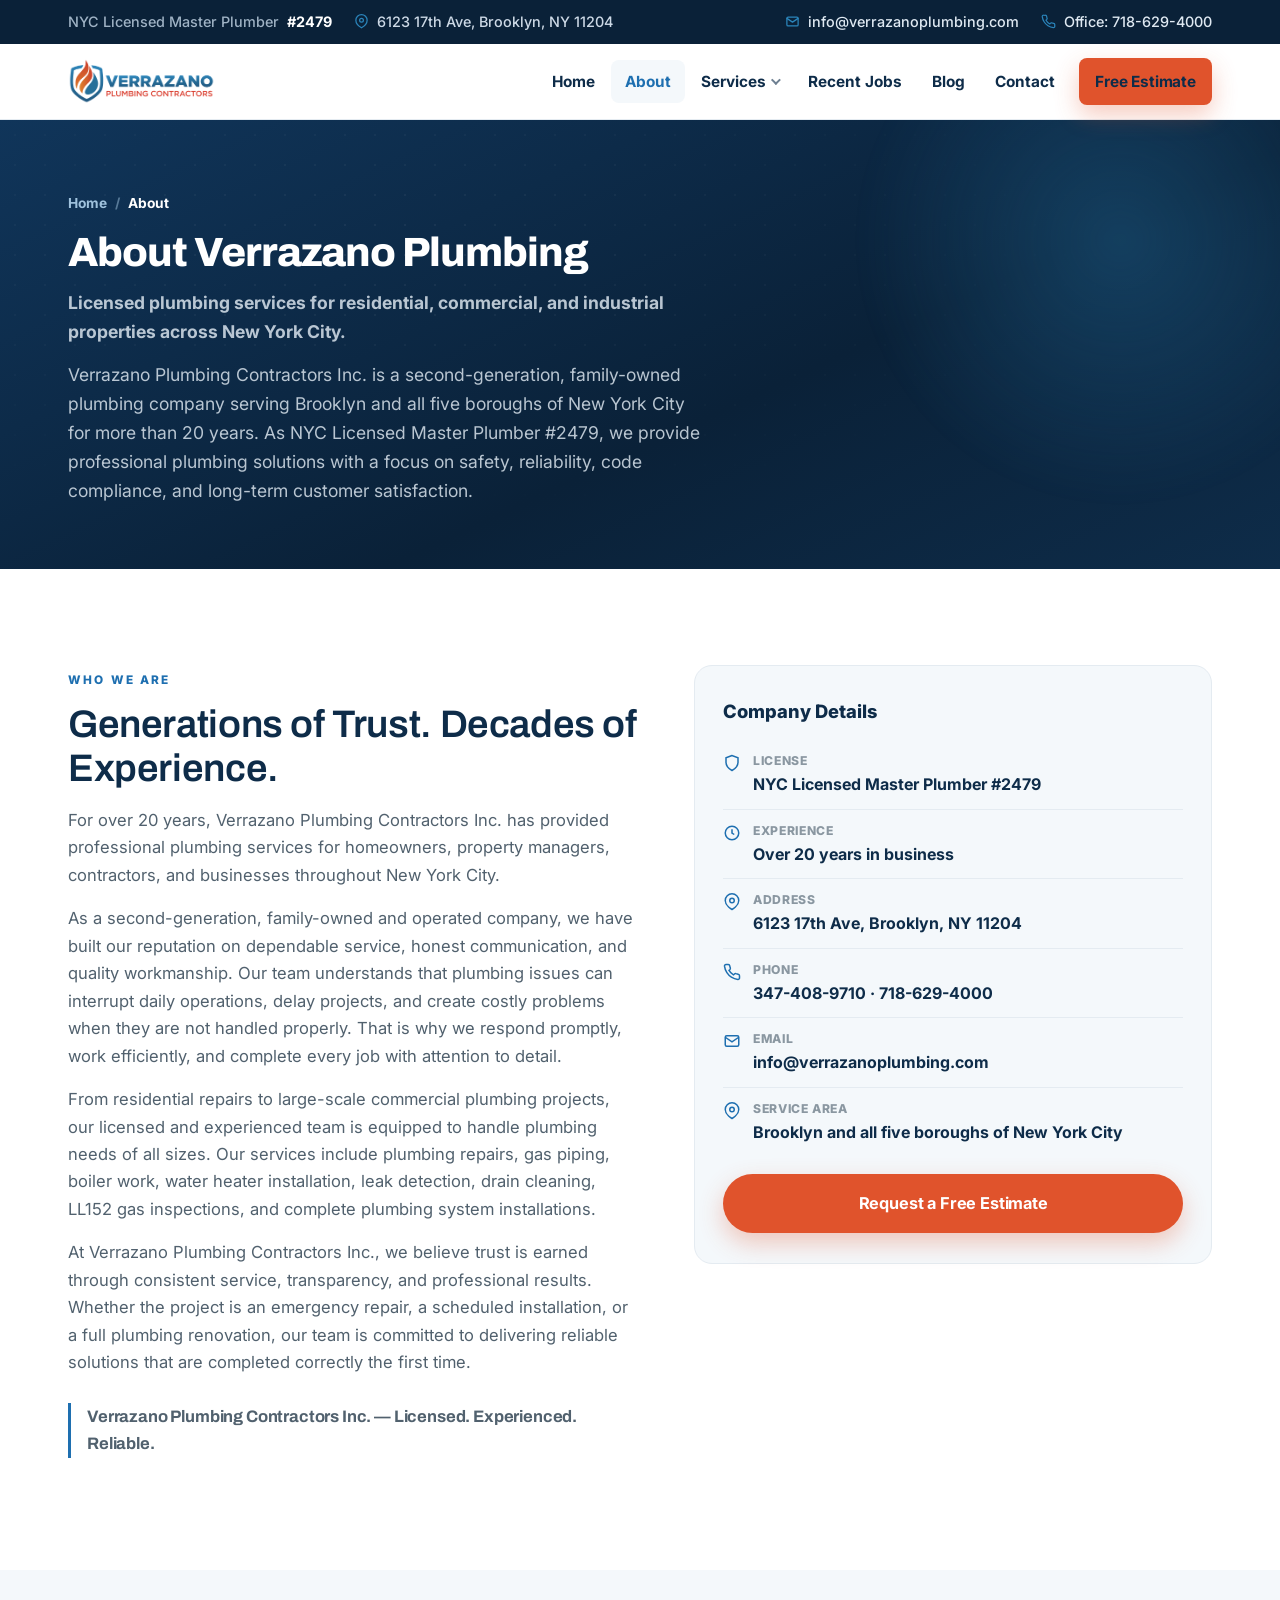
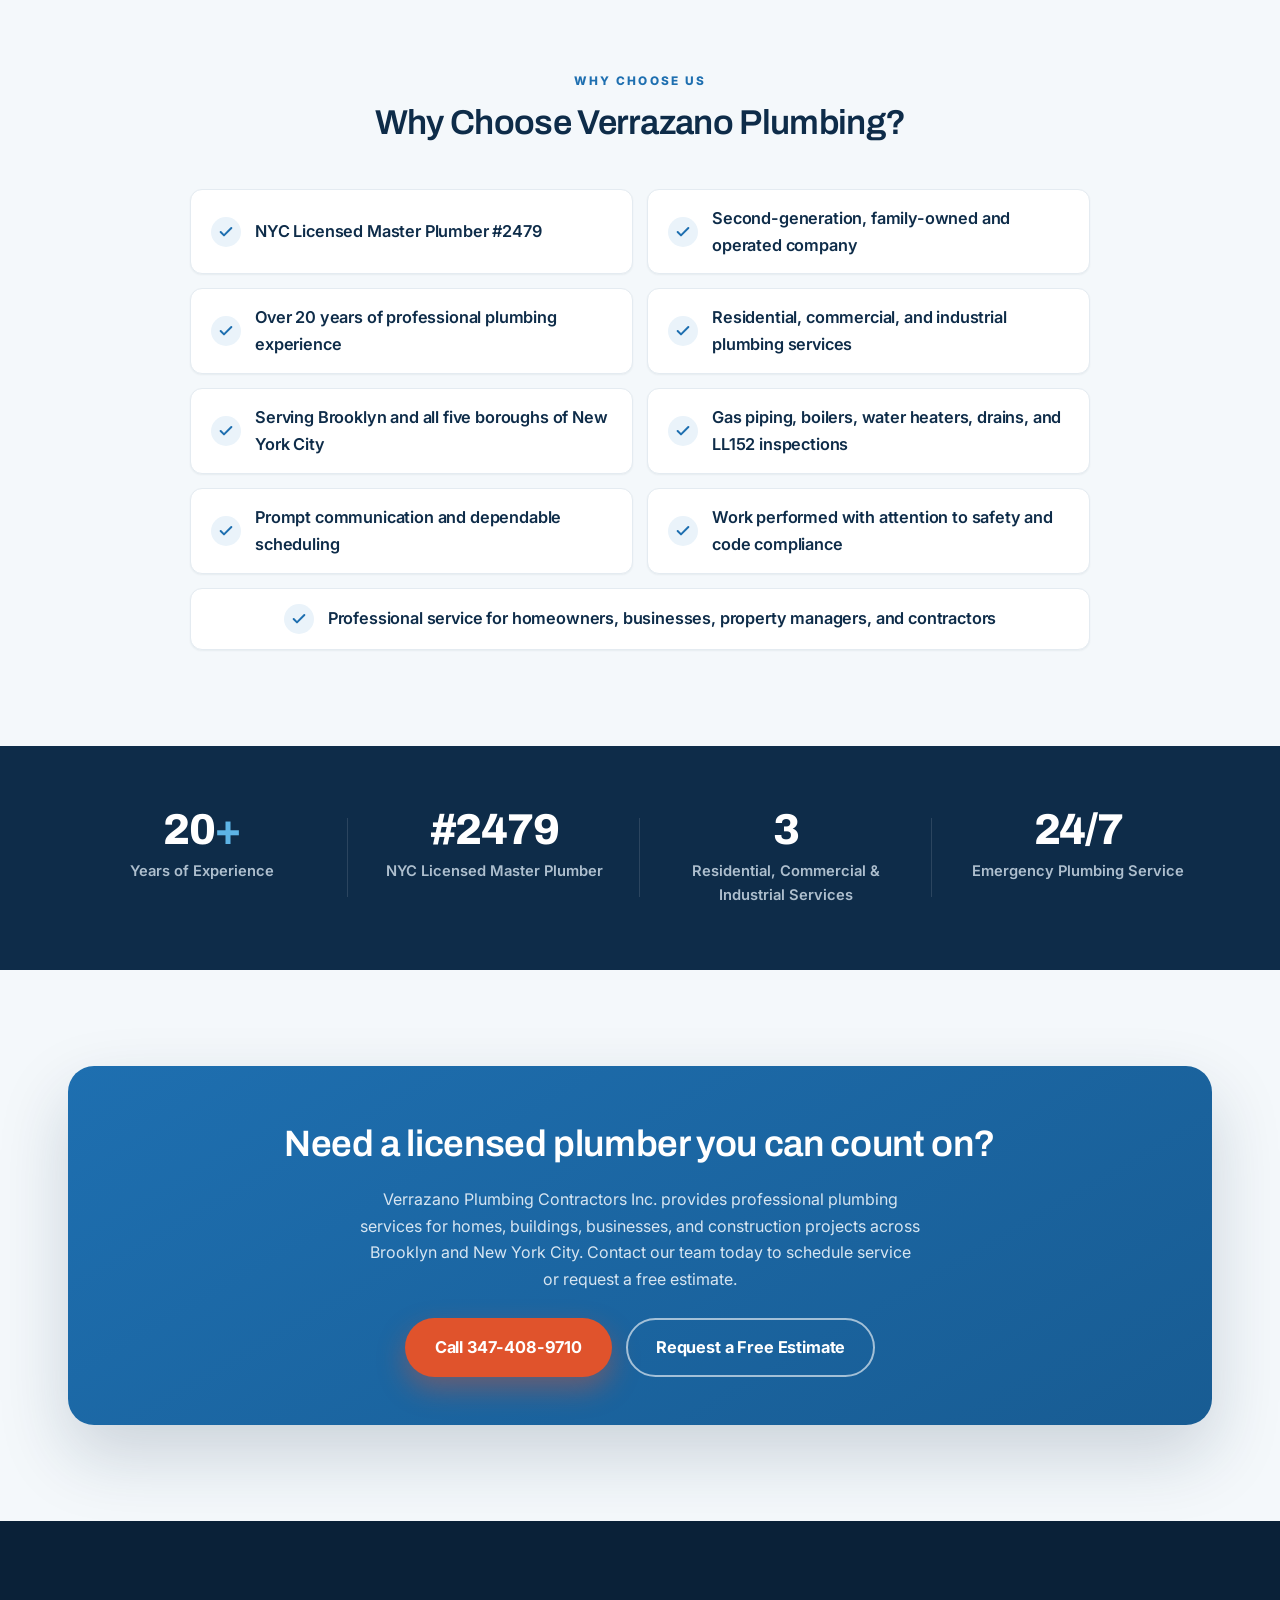
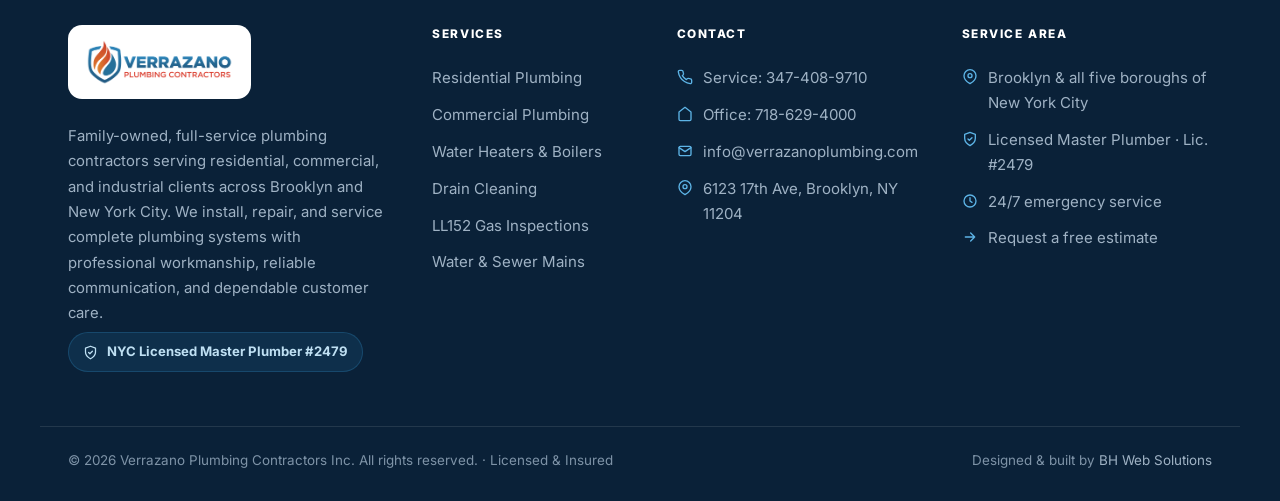
==== about.html @ 9fcffcb4 "About page corporate rewrite + add Water & Sewer Mains service; remove sewer cleaning About page (ab" ====
<!DOCTYPE html>
<html lang="en">
<head>
<meta charset="UTF-8">
<meta name="viewport" content="width=device-width, initial-scale=1.0">
<title>About Us | Verrazano Plumbing Contractors Inc.</title>
<meta name="description" content="Family-owned, full-service plumbing for Brooklyn and NYC. NYC Licensed Master Plumber #2479, 20+ years of experience — residential & commercial.">
<meta name="theme-color" content="#0E2C49">
<link rel="icon" type="image/png" sizes="32x32" href="assets/favicon-32.png">
<link rel="icon" type="image/png" sizes="64x64" href="assets/favicon-64.png">
<link rel="apple-touch-icon" href="assets/favicon-180.png">
<link rel="preconnect" href="https://fonts.googleapis.com">
<link rel="preconnect" href="https://fonts.gstatic.com" crossorigin>
<link href="https://fonts.googleapis.com/css2?family=Archivo:wght@500;600;700;800;900&family=Inter:wght@400;500;600;700&display=swap" rel="stylesheet">
<link rel="stylesheet" href="assets/site.css">
</head>
<body>
<!-- TOP BAR -->
<div class="topbar">
  <div class="in">
    <div class="tb-left">
      <span class="tb-i lic">NYC Licensed Master Plumber <b>#2479</b></span>
      <span class="tb-i hideS"><svg width="15" height="15" viewBox="0 0 24 24" fill="none" stroke="currentColor" stroke-width="2" stroke-linecap="round" stroke-linejoin="round"><path d="M21 10c0 7-9 12-9 12s-9-5-9-12a9 9 0 0 1 18 0Z"/><circle cx="12" cy="10" r="3"/></svg>6123 17th Ave, Brooklyn, NY 11204</span>
    </div>
    <div class="tb-right">
      <a class="tb-i" href="mailto:info@verrazanoplumbing.com"><svg width="15" height="15" viewBox="0 0 24 24" fill="none" stroke="currentColor" stroke-width="2" stroke-linecap="round" stroke-linejoin="round"><rect x="3" y="5" width="18" height="14" rx="2"/><path d="m3 7 9 6 9-6"/></svg>info@verrazanoplumbing.com</a>
      <a class="tb-i" href="tel:7186294000"><svg width="15" height="15" viewBox="0 0 24 24" fill="none" stroke="currentColor" stroke-width="2" stroke-linecap="round" stroke-linejoin="round"><path d="M22 16.9v3a2 2 0 0 1-2.2 2 19.8 19.8 0 0 1-8.6-3.1 19.5 19.5 0 0 1-6-6A19.8 19.8 0 0 1 2 4.2 2 2 0 0 1 4 2h3a2 2 0 0 1 2 1.7c.1 1 .4 1.9.7 2.8a2 2 0 0 1-.4 2.1L8 9.9a16 16 0 0 0 6 6l1.3-1.3a2 2 0 0 1 2.1-.4c.9.3 1.8.6 2.8.7A2 2 0 0 1 22 16.9Z"/></svg>Office: 718-629-4000</a>
    </div>
  </div>
</div>

<!-- NAV -->
<nav class="nav" id="nav">
  <div class="in">
    <a href="index.html" class="brand" aria-label="Verrazano Plumbing Contractors home">
      <img src="assets/logo.png" alt="Verrazano Plumbing Contractors Inc.">
    </a>
    <ul class="nav__links">
      <li><a href="index.html">Home</a></li>
      <li><a href="about.html" aria-current="page">About</a></li>
      <li class="has drop"><a href="services.html">Services</a>
        <div class="drop__menu">
          <a href="services.html#residential">Residential Plumbing</a>
          <a href="services.html#commercial">Commercial Plumbing</a>
          <a href="services.html#heating">Water Heaters &amp; Boilers</a>
          <a href="services.html#drain">Drain Cleaning</a>
          <a href="services.html#gas">Gas Piping &amp; LL152</a>
          <a href="services.html#mains">Water &amp; Sewer Mains</a>
        </div>
      </li>
      <li><a href="case-studies.html">Recent Jobs</a></li>
      <li><a href="blog.html">Blog</a></li>
      <li><a href="contact.html">Contact</a></li>
      <li class="nav__cta"><a href="contact.html" class="btn btn--org btn--sm">Free Estimate</a></li>
    </ul>
    <button class="burger" id="burger" aria-label="Open menu" aria-expanded="false"><span></span><span></span><span></span></button>
  </div>
</nav>
<div class="mobile" id="mobile">
  <a href="index.html">Home</a>
  <a href="about.html">About</a>
  <a href="services.html">Services</a>
  <a href="case-studies.html">Recent Jobs</a>
  <a href="blog.html">Blog</a>
  <a href="contact.html">Contact</a>
  <a href="tel:3474089710" class="m-cta btn btn--org">Call 347-408-9710</a>
</div>
<section class="titlebar">
  <div class="in">
    <div class="crumb"><a href="index.html">Home</a><span>/</span><b>About</b></div>
    <h1>About Verrazano Plumbing</h1>
    <p class="tb-lead">Licensed plumbing services for residential, commercial, and industrial properties across New York City.</p>
    <p>Verrazano Plumbing Contractors Inc. is a second-generation, family-owned plumbing company serving Brooklyn and all five boroughs of New York City for more than 20 years. As NYC Licensed Master Plumber #2479, we provide professional plumbing solutions with a focus on safety, reliability, code compliance, and long-term customer satisfaction.</p>
  </div>
</section>
<section class="sec">
  <div class="in split">
    <div class="prose rv">
      <span class="eyebrow">Who We Are</span>
      <h2 style="font-family:var(--serif);font-weight:600;color:var(--navy);font-size:clamp(1.8rem,3.2vw,2.4rem);letter-spacing:-.01em;line-height:1.14;margin:12px 0 16px">Generations of Trust. Decades of Experience.</h2>
      <p>For over 20 years, Verrazano Plumbing Contractors Inc. has provided professional plumbing services for homeowners, property managers, contractors, and businesses throughout New York City.</p>
      <p>As a second-generation, family-owned and operated company, we have built our reputation on dependable service, honest communication, and quality workmanship. Our team understands that plumbing issues can interrupt daily operations, delay projects, and create costly problems when they are not handled properly. That is why we respond promptly, work efficiently, and complete every job with attention to detail.</p>
      <p>From residential repairs to large-scale commercial plumbing projects, our licensed and experienced team is equipped to handle plumbing needs of all sizes. Our services include plumbing repairs, gas piping, boiler work, water heater installation, leak detection, drain cleaning, LL152 gas inspections, and complete plumbing system installations.</p>
      <p>At Verrazano Plumbing Contractors Inc., we believe trust is earned through consistent service, transparency, and professional results. Whether the project is an emergency repair, a scheduled installation, or a full plumbing renovation, our team is committed to delivering reliable solutions that are completed correctly the first time.</p>
      <p class="prose-tagline">Verrazano Plumbing Contractors Inc. — Licensed. Experienced. Reliable.</p>
    </div>
    <aside class="aside-card rv rd1">
      <h3>Company Details</h3>
      <div class="row"><svg width="18" height="18" viewBox="0 0 24 24" fill="none" stroke="currentColor" stroke-width="2"><path d="M12 2 4 5v6c0 5 3.4 8.5 8 11 4.6-2.5 8-6 8-11V5l-8-3Z"/></svg><div><div class="k">License</div><div class="v">NYC Licensed Master Plumber #2479</div></div></div>
      <div class="row"><svg width="18" height="18" viewBox="0 0 24 24" fill="none" stroke="currentColor" stroke-width="2"><circle cx="12" cy="12" r="9"/><path d="M12 7v5l3 2"/></svg><div><div class="k">Experience</div><div class="v">Over 20 years in business</div></div></div>
      <div class="row"><svg width="18" height="18" viewBox="0 0 24 24" fill="none" stroke="currentColor" stroke-width="2"><path d="M21 10c0 7-9 12-9 12s-9-5-9-12a9 9 0 0 1 18 0Z"/><circle cx="12" cy="10" r="3"/></svg><div><div class="k">Address</div><div class="v">6123 17th Ave, Brooklyn, NY 11204</div></div></div>
      <div class="row"><svg width="18" height="18" viewBox="0 0 24 24" fill="none" stroke="currentColor" stroke-width="2"><path d="M22 16.9v3a2 2 0 0 1-2.2 2 19.8 19.8 0 0 1-8.6-3.1 19.5 19.5 0 0 1-6-6A19.8 19.8 0 0 1 2 4.2 2 2 0 0 1 4 2h3a2 2 0 0 1 2 1.7c.1 1 .4 1.9.7 2.8a2 2 0 0 1-.4 2.1L8 9.9a16 16 0 0 0 6 6l1.3-1.3a2 2 0 0 1 2.1-.4c.9.3 1.8.6 2.8.7A2 2 0 0 1 22 16.9Z"/></svg><div><div class="k">Phone</div><div class="v"><a href="tel:3474089710">347-408-9710</a> · <a href="tel:7186294000">718-629-4000</a></div></div></div>
      <div class="row"><svg width="18" height="18" viewBox="0 0 24 24" fill="none" stroke="currentColor" stroke-width="2"><rect x="3" y="5" width="18" height="14" rx="2"/><path d="m3 7 9 6 9-6"/></svg><div><div class="k">Email</div><div class="v"><a href="mailto:info@verrazanoplumbing.com">info@verrazanoplumbing.com</a></div></div></div>
      <div class="row"><svg width="18" height="18" viewBox="0 0 24 24" fill="none" stroke="currentColor" stroke-width="2"><path d="M21 10c0 7-9 12-9 12s-9-5-9-12a9 9 0 0 1 18 0Z"/><circle cx="12" cy="10" r="3"/></svg><div><div class="k">Service Area</div><div class="v">Brooklyn and all five boroughs of New York City</div></div></div>
      <a href="contact.html" class="btn btn--org" style="width:100%;margin-top:18px">Request a Free Estimate</a>
    </aside>
  </div>
</section>

<section class="sec why" id="why">
  <div class="in">
    <div class="shead center rv"><span class="eyebrow">Why Choose Us</span><h2>Why Choose Verrazano Plumbing?</h2></div>
    <ul class="whychoose rv rd1">
      <li><span class="wc-ic"><svg width="16" height="16" viewBox="0 0 24 24" fill="none" stroke="currentColor" stroke-width="3" stroke-linecap="round" stroke-linejoin="round"><path d="m20 6-11 11-5-5"/></svg></span>NYC Licensed Master Plumber #2479</li>
      <li><span class="wc-ic"><svg width="16" height="16" viewBox="0 0 24 24" fill="none" stroke="currentColor" stroke-width="3" stroke-linecap="round" stroke-linejoin="round"><path d="m20 6-11 11-5-5"/></svg></span>Second-generation, family-owned and operated company</li>
      <li><span class="wc-ic"><svg width="16" height="16" viewBox="0 0 24 24" fill="none" stroke="currentColor" stroke-width="3" stroke-linecap="round" stroke-linejoin="round"><path d="m20 6-11 11-5-5"/></svg></span>Over 20 years of professional plumbing experience</li>
      <li><span class="wc-ic"><svg width="16" height="16" viewBox="0 0 24 24" fill="none" stroke="currentColor" stroke-width="3" stroke-linecap="round" stroke-linejoin="round"><path d="m20 6-11 11-5-5"/></svg></span>Residential, commercial, and industrial plumbing services</li>
      <li><span class="wc-ic"><svg width="16" height="16" viewBox="0 0 24 24" fill="none" stroke="currentColor" stroke-width="3" stroke-linecap="round" stroke-linejoin="round"><path d="m20 6-11 11-5-5"/></svg></span>Serving Brooklyn and all five boroughs of New York City</li>
      <li><span class="wc-ic"><svg width="16" height="16" viewBox="0 0 24 24" fill="none" stroke="currentColor" stroke-width="3" stroke-linecap="round" stroke-linejoin="round"><path d="m20 6-11 11-5-5"/></svg></span>Gas piping, boilers, water heaters, drains, and LL152 inspections</li>
      <li><span class="wc-ic"><svg width="16" height="16" viewBox="0 0 24 24" fill="none" stroke="currentColor" stroke-width="3" stroke-linecap="round" stroke-linejoin="round"><path d="m20 6-11 11-5-5"/></svg></span>Prompt communication and dependable scheduling</li>
      <li><span class="wc-ic"><svg width="16" height="16" viewBox="0 0 24 24" fill="none" stroke="currentColor" stroke-width="3" stroke-linecap="round" stroke-linejoin="round"><path d="m20 6-11 11-5-5"/></svg></span>Work performed with attention to safety and code compliance</li>
      <li><span class="wc-ic"><svg width="16" height="16" viewBox="0 0 24 24" fill="none" stroke="currentColor" stroke-width="3" stroke-linecap="round" stroke-linejoin="round"><path d="m20 6-11 11-5-5"/></svg></span>Professional service for homeowners, businesses, property managers, and contractors</li>
    </ul>
  </div>
</section>

<section class="stats"><div class="in" style="padding-top:54px;padding-bottom:54px"><div class="grid">
  <div class="stat rv rd1"><div class="n">20<span>+</span></div><div class="l">Years of Experience</div></div>
  <div class="stat rv rd2"><div class="n">#2479</div><div class="l">NYC Licensed Master Plumber</div></div>
  <div class="stat rv rd3"><div class="n">3</div><div class="l">Residential, Commercial &amp; Industrial Services</div></div>
  <div class="stat rv rd4"><div class="n">24/7</div><div class="l">Emergency Plumbing Service</div></div>
</div></div></section>
<section class="sec band">
  <div class="in"><div class="cta-band">
    <h2>Need a licensed plumber you can count on?</h2>
    <p>Verrazano Plumbing Contractors Inc. provides professional plumbing services for homes, buildings, businesses, and construction projects across Brooklyn and New York City. Contact our team today to schedule service or request a free estimate.</p>
    <div style="display:flex;gap:14px;justify-content:center;flex-wrap:wrap">
      <a href="tel:3474089710" class="btn btn--org">Call 347-408-9710</a>
      <a href="contact.html" class="btn btn--ghost" style="border-color:rgba(255,255,255,.6)">Request a Free Estimate</a>
    </div>
  </div></div>
</section>
<!-- FOOTER -->
<footer class="foot foot--xl">
  <div class="in foot__grid">
    <div>
      <span class="foot__logo"><img src="assets/logo.png" alt="Verrazano Plumbing Contractors Inc."></span>
      <p class="foot__about">Family-owned, full-service plumbing contractors serving residential, commercial, and industrial clients across Brooklyn and New York City. We install, repair, and service complete plumbing systems with professional workmanship, reliable communication, and dependable customer care.</p>
      <div class="lic-badge"><svg width="15" height="15" viewBox="0 0 24 24" fill="none" stroke="currentColor" stroke-width="2" stroke-linecap="round" stroke-linejoin="round"><path d="M12 2 4 5v6c0 5 3.4 8.5 8 11 4.6-2.5 8-6 8-11V5l-8-3Z"/><path d="m9 12 2 2 4-4"/></svg> NYC Licensed Master Plumber #2479</div>
    </div>
    <div>
      <h5>Services</h5>
      <a class="fl" href="services.html#residential">Residential Plumbing</a>
      <a class="fl" href="services.html#commercial">Commercial Plumbing</a>
      <a class="fl" href="services.html#heating">Water Heaters &amp; Boilers</a>
      <a class="fl" href="services.html#drain">Drain Cleaning</a>
      <a class="fl" href="services.html#gas">LL152 Gas Inspections</a>
      <a class="fl" href="services.html#mains">Water &amp; Sewer Mains</a>
    </div>
    <div>
      <h5>Contact</h5>
      <a class="fl" href="tel:3474089710"><svg width="16" height="16" viewBox="0 0 24 24" fill="none" stroke="currentColor" stroke-width="2" stroke-linecap="round" stroke-linejoin="round"><path d="M22 16.9v3a2 2 0 0 1-2.2 2 19.8 19.8 0 0 1-8.6-3.1 19.5 19.5 0 0 1-6-6A19.8 19.8 0 0 1 2 4.2 2 2 0 0 1 4 2h3a2 2 0 0 1 2 1.7c.1 1 .4 1.9.7 2.8a2 2 0 0 1-.4 2.1L8 9.9a16 16 0 0 0 6 6l1.3-1.3a2 2 0 0 1 2.1-.4c.9.3 1.8.6 2.8.7A2 2 0 0 1 22 16.9Z"/></svg>Service: 347-408-9710</a>
      <a class="fl" href="tel:7186294000"><svg width="16" height="16" viewBox="0 0 24 24" fill="none" stroke="currentColor" stroke-width="2" stroke-linecap="round" stroke-linejoin="round"><path d="M3 9l9-7 9 7v11a2 2 0 0 1-2 2H5a2 2 0 0 1-2-2z"/></svg>Office: 718-629-4000</a>
      <a class="fl" href="mailto:info@verrazanoplumbing.com"><svg width="16" height="16" viewBox="0 0 24 24" fill="none" stroke="currentColor" stroke-width="2" stroke-linecap="round" stroke-linejoin="round"><rect x="3" y="5" width="18" height="14" rx="2"/><path d="m3 7 9 6 9-6"/></svg>info@verrazanoplumbing.com</a>
      <span class="fl"><svg width="16" height="16" viewBox="0 0 24 24" fill="none" stroke="currentColor" stroke-width="2" stroke-linecap="round" stroke-linejoin="round"><path d="M21 10c0 7-9 12-9 12s-9-5-9-12a9 9 0 0 1 18 0Z"/><circle cx="12" cy="10" r="3"/></svg>6123 17th Ave, Brooklyn, NY 11204</span>
    </div>
    <div>
      <h5>Service Area</h5>
      <span class="fl"><svg width="16" height="16" viewBox="0 0 24 24" fill="none" stroke="currentColor" stroke-width="2" stroke-linecap="round" stroke-linejoin="round"><path d="M21 10c0 7-9 12-9 12s-9-5-9-12a9 9 0 0 1 18 0Z"/><circle cx="12" cy="10" r="3"/></svg>Brooklyn &amp; all five boroughs of New York City</span>
      <span class="fl"><svg width="16" height="16" viewBox="0 0 24 24" fill="none" stroke="currentColor" stroke-width="2" stroke-linecap="round" stroke-linejoin="round"><path d="M12 2 4 5v6c0 5 3.4 8.5 8 11 4.6-2.5 8-6 8-11V5l-8-3Z"/><path d="m9 12 2 2 4-4"/></svg>Licensed Master Plumber &middot; Lic. #2479</span>
      <span class="fl"><svg width="16" height="16" viewBox="0 0 24 24" fill="none" stroke="currentColor" stroke-width="2" stroke-linecap="round" stroke-linejoin="round"><circle cx="12" cy="12" r="9"/><path d="M12 7v5l3 2"/></svg>24/7 emergency service</span>
      <a class="fl" href="contact.html"><svg width="16" height="16" viewBox="0 0 24 24" fill="none" stroke="currentColor" stroke-width="2" stroke-linecap="round" stroke-linejoin="round"><path d="M5 12h14M13 6l6 6-6 6"/></svg>Request a free estimate</a>
    </div>
  </div>
  <div class="foot__bottom">
    <span>© 2026 Verrazano Plumbing Contractors Inc. All rights reserved. · Licensed &amp; Insured</span>
    <span>Designed &amp; built by <a href="https://bhwebsolutions.com" target="_blank" rel="noopener">BH Web Solutions</a></span>
  </div>
</footer>

<button class="totop" id="totop" aria-label="Back to top"><svg width="18" height="18" viewBox="0 0 24 24" fill="none" stroke="currentColor" stroke-width="2.4" stroke-linecap="round" stroke-linejoin="round"><path d="M12 19V5M5 12l7-7 7 7"/></svg></button>

<script src="assets/site.js" defer></script>
</body>
</html>
---- assets/site.css ----
@import url('https://fonts.googleapis.com/css2?family=Archivo:wght@500;600;700;800;900&family=Inter:wght@400;500;600;700&display=swap');

:root{
  --navy:#0E2C49;--navy-2:#0A2138;--navy-3:#13355A;
  --blue:#1E6FB0;--blue-2:#185C93;--blue-bright:#2B85BB;--blue-soft:#EAF3FA;--blue-line:#cfe2f1;
  --orange:#E0532C;--orange-2:#C8401F;--flame:#F0843A;
  --ink:#16242F;--ink-soft:#51616E;--muted:#8A97A1;
  --bg:#ffffff;--bg-soft:#F4F8FB;--bg-soft2:#EAF1F7;--line:#E4EBF1;--line-2:#D4E0EA;
  --r-sm:8px;--r:12px;--r-lg:18px;--r-xl:26px;--pill:999px;
  --sh-sm:0 1px 2px rgba(14,44,73,.06);
  --sh:0 4px 10px rgba(14,44,73,.07),0 18px 44px rgba(14,44,73,.10);
  --sh-lg:0 30px 70px rgba(14,44,73,.18);
  --sans:'Inter',-apple-system,BlinkMacSystemFont,'Segoe UI',sans-serif;
  --serif:'Archivo','Inter',-apple-system,'Segoe UI',sans-serif;
  --max:1200px;--nav:76px;
  --ease:cubic-bezier(.4,0,.2,1);--ease-out:cubic-bezier(.22,1,.36,1);
}
*,*::before,*::after{box-sizing:border-box;margin:0;padding:0}
html{scroll-behavior:smooth;scroll-padding-top:calc(var(--nav) + 44px);font-size:16px;-webkit-font-smoothing:antialiased;-moz-osx-font-smoothing:grayscale}
body{font-family:var(--sans);background:var(--bg);color:var(--ink);line-height:1.65;overflow-x:hidden}
a{text-decoration:none;color:inherit}
img{max-width:100%;display:block}
::selection{background:var(--blue);color:#fff}
.in{max-width:var(--max);margin:0 auto;padding:0 28px}
.sec{padding:96px 0;position:relative}
.eyebrow{font-family:var(--sans);text-transform:uppercase;letter-spacing:.18em;font-size:.74rem;font-weight:800;color:var(--blue)}
.eyebrow.org{color:var(--orange)}

/* buttons */
.btn{display:inline-flex;align-items:center;justify-content:center;gap:9px;font-family:var(--sans);font-weight:700;font-size:1.02rem;letter-spacing:-.01em;padding:14px 28px;border-radius:var(--pill);cursor:pointer;border:2px solid transparent;transition:transform .2s var(--ease),background .2s,box-shadow .2s,border-color .2s,color .2s;white-space:nowrap}
.btn svg{transition:transform .2s var(--ease)}
.btn--org{background:var(--orange);color:#fff;box-shadow:0 10px 24px rgba(224,83,44,.30)}
.btn--org:hover{background:var(--orange-2);transform:translateY(-2px);box-shadow:0 16px 32px rgba(224,83,44,.40)}
.btn--blue{background:var(--blue);color:#fff;box-shadow:0 10px 24px rgba(30,111,176,.28)}
.btn--blue:hover{background:var(--blue-2);transform:translateY(-2px);box-shadow:0 16px 32px rgba(30,111,176,.36)}
.btn--ghost{background:transparent;color:#fff;border-color:rgba(255,255,255,.45)}
.btn--ghost:hover{border-color:#fff;background:rgba(255,255,255,.08);transform:translateY(-2px)}
.btn--outline{background:#fff;color:var(--navy);border-color:var(--line-2)}
.btn--outline:hover{border-color:var(--blue);color:var(--blue);transform:translateY(-2px)}
.btn--sm{padding:10px 20px;font-size:.93rem}
.btn:hover svg.arr{transform:translateX(3px)}

/* top bar */
.topbar{background:var(--navy-2);color:#cdd9e6;font-size:.9rem;font-weight:500}
.topbar .in{display:flex;align-items:center;justify-content:space-between;gap:16px;height:44px}
.topbar a{color:#dfe9f2;transition:color .2s}
.topbar a:hover{color:#fff}
.topbar .tb-left{display:flex;align-items:center;gap:22px}
.topbar .tb-right{display:flex;align-items:center;gap:22px}
.topbar .tb-i{display:inline-flex;align-items:center;gap:8px;white-space:nowrap}
.topbar svg{color:var(--blue-bright);flex:0 0 auto}
.topbar .lic{color:#9fb2c4}
.topbar .lic b{color:#fff;font-weight:700}

/* nav */
.nav{position:sticky;top:0;z-index:1000;height:var(--nav);background:#fff;display:flex;align-items:center;border-bottom:1px solid var(--line);transition:box-shadow .25s,height .25s}
.nav.scrolled{box-shadow:0 4px 20px rgba(14,44,73,.10)}
.nav .in{width:100%;display:flex;align-items:center;justify-content:space-between;gap:20px}
.brand{display:flex;align-items:center}
.brand img{height:46px;width:auto}
.nav__links{display:flex;align-items:center;gap:2px;list-style:none}
.nav__links>li>a{display:inline-flex;align-items:center;gap:5px;color:var(--navy);padding:9px 14px;border-radius:var(--r-sm);font-weight:700;font-size:.96rem;transition:color .18s,background .18s}
.nav__links>li>a:hover{color:var(--blue);background:var(--bg-soft)}
.nav__links .has>a::after{content:"";width:7px;height:7px;border-right:2px solid currentColor;border-bottom:2px solid currentColor;transform:rotate(45deg) translateY(-2px);opacity:.6}
.drop{position:relative}
.drop__menu{position:absolute;top:calc(100% + 6px);left:0;min-width:248px;background:#fff;border:1px solid var(--line);border-radius:var(--r);box-shadow:var(--sh);padding:8px;opacity:0;visibility:hidden;transform:translateY(8px);transition:.2s var(--ease)}
.drop:hover .drop__menu{opacity:1;visibility:visible;transform:none}
.drop__menu a{display:block;padding:10px 14px;border-radius:var(--r-sm);font-size:.94rem;font-weight:600;color:var(--ink-soft);transition:.15s}
.drop__menu a:hover{background:var(--blue-soft);color:var(--blue)}
.nav__cta{margin-left:8px}
.burger{display:none;flex-direction:column;gap:5px;background:none;border:none;cursor:pointer;padding:9px;border-radius:var(--r-sm)}
.burger span{width:24px;height:2px;background:var(--navy);border-radius:2px;transition:.25s var(--ease)}
.burger.on span:nth-child(1){transform:rotate(45deg) translate(5px,5px)}
.burger.on span:nth-child(2){opacity:0}
.burger.on span:nth-child(3){transform:rotate(-45deg) translate(5px,-5px)}
.mobile{position:fixed;inset:0;z-index:999;background:rgba(255,255,255,.98);backdrop-filter:blur(14px);display:flex;flex-direction:column;align-items:center;justify-content:center;gap:8px;opacity:0;pointer-events:none;transition:opacity .26s}
.mobile.on{opacity:1;pointer-events:all}
.mobile a{font-weight:700;font-size:1.35rem;letter-spacing:-.02em;color:var(--navy);padding:8px 18px;border-radius:var(--r)}
.mobile a:hover{background:var(--bg-soft)}
.mobile .m-cta{background:var(--orange);color:#fff;margin-top:10px}

/* hero */
.hero{position:relative;background:linear-gradient(155deg,#10355A 0%,#0A2138 58%,#0E2C49 100%);color:#fff;padding:calc(72px) 0 150px;overflow:hidden}
.hero::before{content:"";position:absolute;inset:0;background-image:radial-gradient(rgba(255,255,255,.06) 1px,transparent 1.4px);background-size:30px 30px;-webkit-mask-image:radial-gradient(ellipse 80% 70% at 30% 28%,#000,transparent 76%);mask-image:radial-gradient(ellipse 80% 70% at 30% 28%,#000,transparent 76%)}
.hero::after{content:"";position:absolute;top:-140px;right:-140px;width:620px;height:620px;border-radius:50%;background:radial-gradient(circle,rgba(43,133,187,.34),transparent 66%);filter:blur(8px)}
.hero__in{position:relative;z-index:2;display:grid;grid-template-columns:1.18fr .82fr;gap:50px;align-items:center}
.hero .pill-badge{display:inline-flex;align-items:center;gap:9px;background:rgba(43,133,187,.16);border:1px solid rgba(43,133,187,.4);color:#bfe0f3;font-weight:700;font-size:.82rem;letter-spacing:.02em;padding:7px 16px;border-radius:var(--pill);margin-bottom:22px}
.hero .pill-badge .dot{width:8px;height:8px;border-radius:50%;background:#43d27a;box-shadow:0 0 0 4px rgba(67,210,122,.25)}
.hero h1{font-family:var(--sans);font-weight:800;font-size:clamp(2.4rem,5vw,3.85rem);line-height:1.05;letter-spacing:-.03em;margin-bottom:20px}
.hero h1 .u{color:#5db4e6}
.hero p.sub{font-size:clamp(1.06rem,1.6vw,1.22rem);color:rgba(223,233,242,.84);max-width:560px;margin-bottom:30px}
.hero .cta-row{display:flex;flex-wrap:wrap;gap:14px;align-items:center}
.hero .trust{margin-top:30px;display:flex;flex-wrap:wrap;gap:10px 26px;align-items:center;color:#bcccdb;font-size:.92rem;font-weight:600}
.hero .trust span{display:inline-flex;align-items:center;gap:8px}
.hero .trust svg{color:#5db4e6}
/* hero card */
.hero__card{position:relative;background:linear-gradient(160deg,rgba(255,255,255,.1),rgba(255,255,255,.03));border:1px solid rgba(255,255,255,.14);border-radius:22px;padding:32px 30px;box-shadow:0 30px 70px rgba(0,0,0,.34);backdrop-filter:blur(4px)}
.hero__card h3{font-family:var(--sans);font-weight:800;font-size:1.32rem;letter-spacing:-.02em;margin-bottom:6px}
.hero__card p{color:rgba(223,233,242,.78);font-size:.95rem;margin-bottom:20px}
.hero__card .emerg{display:flex;align-items:center;gap:14px;background:rgba(224,83,44,.16);border:1px solid rgba(224,83,44,.4);border-radius:var(--r);padding:14px 16px;margin-bottom:18px}
.hero__card .emerg .ic{width:42px;height:42px;flex:0 0 auto;border-radius:10px;background:var(--orange);color:#fff;display:grid;place-items:center}
.hero__card .emerg b{display:block;font-size:1.18rem;letter-spacing:-.02em}
.hero__card .emerg span{font-size:.82rem;color:#e7b3a3}
.hero__card .mini{display:grid;grid-template-columns:1fr 1fr;gap:10px}
.hero__card .mini div{background:rgba(255,255,255,.06);border:1px solid rgba(255,255,255,.1);border-radius:10px;padding:12px 14px}
.hero__card .mini b{display:block;font-size:1.3rem;font-weight:800;letter-spacing:-.02em;color:#fff}
.hero__card .mini span{font-size:.78rem;color:#a9bccd}

/* service cards overlapping hero */
.svc-strip{position:relative;z-index:5;margin-top:-96px}
.svc-strip .grid{display:grid;grid-template-columns:repeat(5,1fr);gap:16px}
.svc-card{background:#fff;border:1px solid var(--line);border-radius:var(--r-lg);padding:26px 18px 22px;text-align:center;box-shadow:var(--sh);transition:transform .25s var(--ease-out),box-shadow .25s,border-color .2s;display:flex;flex-direction:column;align-items:center}
.svc-card:hover{transform:translateY(-7px);box-shadow:var(--sh-lg);border-color:var(--blue-line)}
.svc-card .ic{width:62px;height:62px;border-radius:16px;background:var(--blue-soft);color:var(--blue);display:grid;place-items:center;margin-bottom:14px;transition:.25s}
.svc-card:hover .ic{background:var(--blue);color:#fff}
.svc-card h3{font-size:1.04rem;font-weight:800;letter-spacing:-.02em;color:var(--navy);line-height:1.25}
.svc-card p{font-size:.85rem;color:var(--ink-soft);margin-top:5px}

/* section heading */
.shead{max-width:720px}
.shead.center{margin:0 auto;text-align:center}
.shead h2{font-family:var(--serif);font-weight:600;font-size:clamp(1.9rem,3.6vw,2.7rem);letter-spacing:-.01em;line-height:1.12;color:var(--navy);margin-top:12px}
.shead p{margin-top:14px;color:var(--ink-soft);font-size:1.06rem}

/* about */
.about__wrap{display:grid;grid-template-columns:.92fr 1.08fr;gap:56px;align-items:center}
.about__visual{position:relative}
.about__panel{position:relative;border-radius:22px;overflow:hidden;background:linear-gradient(160deg,var(--navy-3),var(--navy-2));color:#fff;padding:42px 38px;box-shadow:var(--sh-lg);min-height:420px;display:flex;flex-direction:column;justify-content:flex-end}
.about__panel .wm{position:absolute;right:-30px;top:-20px;width:280px;opacity:.10;filter:grayscale(0) brightness(2)}
.about__panel .est{font-family:var(--serif);font-style:italic;font-size:1.15rem;color:#bcd6ea;position:relative;z-index:1}
.about__panel .big{font-family:var(--sans);font-weight:800;font-size:3.4rem;line-height:1;letter-spacing:-.03em;margin:6px 0 4px;position:relative;z-index:1}
.about__panel .big span{color:#5db4e6}
.about__panel .sub{color:#9fb6c9;position:relative;z-index:1}
.about__panel .rule{height:1px;background:rgba(255,255,255,.14);margin:24px 0;position:relative;z-index:1}
.about__panel ul{list-style:none;display:grid;gap:12px;position:relative;z-index:1}
.about__panel li{display:flex;align-items:center;gap:12px;font-weight:600;color:#eaf2f9}
.about__panel li svg{flex:0 0 auto;color:#5db4e6}
.about__badge{position:absolute;right:-22px;bottom:30px;background:#fff;border-radius:16px;box-shadow:var(--sh-lg);padding:16px 20px;display:flex;align-items:center;gap:14px}
.about__badge .n{font-family:var(--sans);font-weight:800;font-size:2.1rem;color:var(--orange);letter-spacing:-.03em;line-height:1}
.about__badge .t{font-size:.82rem;color:var(--ink-soft);font-weight:600;line-height:1.25}
.about__body h2{font-family:var(--serif);font-weight:600;font-size:clamp(1.9rem,3.4vw,2.6rem);letter-spacing:-.01em;line-height:1.14;color:var(--navy);margin:12px 0 16px}
.about__body p{color:var(--ink-soft);margin-bottom:16px}
.about__body .cta-row{display:flex;flex-wrap:wrap;gap:14px;margin-top:24px}

/* stats band */
.stats{background:var(--navy);color:#fff}
.stats .grid{display:grid;grid-template-columns:repeat(4,1fr);gap:24px;text-align:center}
.stat{position:relative;padding:8px}
.stat:not(:last-child)::after{content:"";position:absolute;right:-12px;top:16%;height:68%;width:1px;background:rgba(255,255,255,.12)}
.stat .n{font-family:var(--sans);font-weight:800;font-size:2.7rem;letter-spacing:-.03em;line-height:1;color:#fff}
.stat .n span{color:#5db4e6}
.stat .l{margin-top:8px;color:#aebfce;font-size:.92rem;font-weight:600}

/* ll152 */
.ll152{background:var(--bg-soft)}
.ll152__wrap{display:grid;grid-template-columns:.9fr 1.1fr;gap:48px;align-items:center}
.ll152__card{background:#fff;border:1px solid var(--line);border-radius:var(--r-lg);box-shadow:var(--sh);overflow:hidden}
.ll152__card .hd{background:var(--navy);color:#fff;padding:16px 22px;font-weight:800;letter-spacing:-.01em;display:flex;align-items:center;gap:10px}
.ll152__card .hd .tag{margin-left:auto;background:var(--orange);font-size:.72rem;padding:4px 10px;border-radius:var(--pill);letter-spacing:.03em}
.ll152 table{width:100%;border-collapse:collapse}
.ll152 td,.ll152 th{padding:12px 22px;font-size:.92rem;text-align:left;border-bottom:1px solid var(--line)}
.ll152 th{background:var(--bg-soft2);color:var(--navy);font-weight:800;font-size:.78rem;text-transform:uppercase;letter-spacing:.06em}
.ll152 tr:last-child td{border-bottom:none}
.ll152 tr.now td{background:rgba(224,83,44,.07);font-weight:700;color:var(--navy)}
.ll152 tr.now td:first-child{box-shadow:inset 3px 0 0 var(--orange)}
.ll152 .note{font-size:.86rem;color:var(--ink-soft);padding:14px 22px;background:var(--bg-soft)}

/* services grid */
.svcs .grid{display:grid;grid-template-columns:repeat(3,1fr);gap:22px;margin-top:52px}
.scard{background:#fff;border:1px solid var(--line);border-radius:var(--r-lg);padding:30px 28px;box-shadow:var(--sh-sm);transition:transform .25s var(--ease-out),box-shadow .25s,border-color .2s}
.scard:hover{transform:translateY(-6px);box-shadow:var(--sh);border-color:var(--blue-line)}
.scard .ic{width:56px;height:56px;border-radius:14px;background:linear-gradient(150deg,var(--blue),var(--blue-bright));color:#fff;display:grid;place-items:center;margin-bottom:16px;box-shadow:0 10px 22px rgba(30,111,176,.28)}
.scard.alt .ic{background:linear-gradient(150deg,var(--orange),var(--flame));box-shadow:0 10px 22px rgba(224,83,44,.28)}
.scard h3{font-size:1.18rem;font-weight:800;letter-spacing:-.02em;color:var(--navy)}
.scard p{margin-top:8px;color:var(--ink-soft);font-size:.95rem}

/* why */
.why{background:var(--bg-soft)}
.why .grid{display:grid;grid-template-columns:repeat(3,1fr);gap:22px;margin-top:52px}
.feat{background:#fff;border:1px solid var(--line);border-radius:var(--r-lg);padding:30px 26px;box-shadow:var(--sh-sm);display:flex;gap:16px;align-items:flex-start;transition:transform .25s var(--ease-out),box-shadow .25s}
.feat:hover{transform:translateY(-5px);box-shadow:var(--sh)}
.feat .ic{width:48px;height:48px;flex:0 0 auto;border-radius:12px;background:var(--blue-soft);color:var(--blue);display:grid;place-items:center}
.feat h3{font-size:1.08rem;font-weight:800;letter-spacing:-.02em;color:var(--navy)}
.feat p{margin-top:5px;color:var(--ink-soft);font-size:.93rem}

/* testimonials */
.quotes .grid{display:grid;grid-template-columns:repeat(3,1fr);gap:22px;margin-top:52px}
.quote{background:#fff;border:1px solid var(--line);border-top:3px solid var(--orange);border-radius:var(--r-lg);padding:30px 28px;box-shadow:var(--sh-sm)}
.quote .stars{color:var(--flame);letter-spacing:2px;font-size:1.05rem}
.quote blockquote{font-family:var(--serif);font-size:1.08rem;color:var(--ink);line-height:1.55;margin:12px 0 18px}
.quote .who{display:flex;align-items:center;gap:12px}
.quote .av{width:44px;height:44px;border-radius:50%;background:linear-gradient(150deg,var(--blue),var(--blue-bright));color:#fff;display:grid;place-items:center;font-weight:800}
.quote .who b{display:block;color:var(--navy)}
.quote .who span{font-size:.85rem;color:var(--muted)}

/* contact */
.contact{background:var(--navy);color:#fff}
.contact__wrap{display:grid;grid-template-columns:1fr 1.04fr;gap:54px;align-items:start}
.contact h2{font-family:var(--serif);font-weight:600;font-size:clamp(1.9rem,3.6vw,2.7rem);letter-spacing:-.01em;line-height:1.12;margin-top:12px}
.contact .lead{color:#b7cadb;margin:16px 0 30px;font-size:1.05rem}
.cline{display:flex;align-items:flex-start;gap:15px;padding:16px 0;border-top:1px solid rgba(255,255,255,.1)}
.cline:first-of-type{border-top:none}
.cline .ic{width:44px;height:44px;flex:0 0 auto;border-radius:12px;background:rgba(43,133,187,.18);color:#5db4e6;display:grid;place-items:center}
.cline .k{font-size:.8rem;color:#90a6b9;font-weight:700;text-transform:uppercase;letter-spacing:.06em}
.cline .v{font-size:1.12rem;font-weight:700;letter-spacing:-.01em}
.cline .v a:hover{color:#5db4e6}
.cmap{margin-top:24px;border-radius:var(--r-lg);overflow:hidden;border:1px solid rgba(255,255,255,.12);height:200px}
.cmap iframe{width:100%;height:100%;border:0;filter:grayscale(.2) contrast(1.05)}
/* form */
.form{background:#fff;border-radius:22px;padding:34px 32px;box-shadow:var(--sh-lg);color:var(--ink)}
.form h3{font-family:var(--sans);font-weight:800;font-size:1.4rem;letter-spacing:-.02em;color:var(--navy)}
.form .sml{color:var(--ink-soft);font-size:.92rem;margin:4px 0 20px}
.fg{margin-bottom:15px}
.fg.row2{display:grid;grid-template-columns:1fr 1fr;gap:14px}
.fg label{display:block;font-size:.82rem;font-weight:700;color:var(--navy);margin-bottom:6px}
.fg label .req{color:var(--orange)}
.fg input,.fg select,.fg textarea{width:100%;font-family:var(--sans);font-size:1rem;color:var(--ink);background:var(--bg-soft);border:1.5px solid var(--line);border-radius:var(--r-sm);padding:12px 14px;transition:border-color .18s,background .18s,box-shadow .18s}
.fg textarea{min-height:110px;resize:vertical}
.fg input:focus,.fg select:focus,.fg textarea:focus{outline:none;border-color:var(--blue);background:#fff;box-shadow:0 0 0 3px rgba(30,111,176,.14)}
.form .btn{width:100%;margin-top:6px}
.hp{position:absolute!important;left:-9999px!important;width:1px;height:1px;opacity:0}
.form .cstatus{margin-top:12px;font-size:.9rem;font-weight:600;color:var(--orange-2);display:none}
.form .cstatus.show{display:block}
.csuccess{display:none;text-align:center;padding:18px 8px}
.csuccess.show{display:block}
.csuccess .ic{width:64px;height:64px;border-radius:50%;background:#e9f7ee;color:#1f9d55;display:grid;place-items:center;margin:0 auto 14px}
.csuccess h3{color:var(--navy)}
.csuccess p{color:var(--ink-soft);max-width:340px;margin:8px auto 0}

/* cta boxes */
.ctaboxes{background:var(--navy);padding-bottom:0}
.ctaboxes .grid{display:grid;grid-template-columns:repeat(3,1fr);gap:18px;position:relative;top:46px}
.cbox{border-radius:var(--r-lg);padding:26px 24px;color:#fff;display:flex;align-items:center;gap:16px;box-shadow:var(--sh-lg);transition:transform .25s}
.cbox:hover{transform:translateY(-4px)}
.cbox .ic{width:50px;height:50px;flex:0 0 auto;border-radius:12px;background:rgba(255,255,255,.18);display:grid;place-items:center}
.cbox b{display:block;font-size:1.16rem;font-weight:800;letter-spacing:-.02em}
.cbox span{font-size:.86rem;opacity:.9}
.cbox.b1{background:linear-gradient(150deg,var(--blue),var(--blue-2))}
.cbox.b2{background:linear-gradient(150deg,var(--orange),var(--orange-2))}
.cbox.b3{background:linear-gradient(150deg,var(--navy-3),var(--navy-2))}

/* footer */
.foot{background:var(--navy-2);color:#9fb2c4;padding:104px 0 0}
.foot__grid{display:grid;grid-template-columns:1.7fr 1fr 1.3fr;gap:44px}
.foot__logo{background:#fff;border-radius:14px;padding:14px 18px;display:inline-block;margin-bottom:18px}
.foot__logo img{height:46px}
.foot__about{font-size:.93rem;line-height:1.7;max-width:330px}
.foot h5{color:#fff;font-size:.74rem;letter-spacing:.13em;text-transform:uppercase;font-weight:800;margin-bottom:16px}
.foot a.fl,.foot .fl{display:flex;gap:10px;align-items:flex-start;color:#9fb2c4;font-size:.94rem;padding:6px 0;transition:color .18s}
.foot a.fl:hover{color:#fff}
.foot .fl svg{flex:0 0 auto;color:#5db4e6;margin-top:3px}
.foot .lic-badge{display:inline-flex;align-items:center;gap:9px;background:rgba(43,133,187,.14);border:1px solid rgba(43,133,187,.3);color:#bfe0f3;font-weight:700;font-size:.82rem;padding:8px 14px;border-radius:var(--pill);margin-top:6px}
.foot__bottom{max-width:var(--max);margin:54px auto 0;padding:22px 28px 30px;border-top:1px solid rgba(255,255,255,.1);display:flex;justify-content:space-between;flex-wrap:wrap;gap:12px;font-size:.84rem;color:#7e93a7}
.foot__bottom a{color:#9fb2c4}.foot__bottom a:hover{color:#fff}

.totop{position:fixed;bottom:24px;right:24px;z-index:998;width:48px;height:48px;border-radius:50%;background:var(--orange);color:#fff;border:none;cursor:pointer;box-shadow:0 12px 26px rgba(224,83,44,.4);display:grid;place-items:center;opacity:0;pointer-events:none;transform:translateY(10px);transition:.3s}
.totop.show{opacity:1;pointer-events:all;transform:none}
.totop:hover{background:var(--orange-2);transform:translateY(-3px)}

.rv{opacity:0;transform:translateY(24px);transition:opacity .7s var(--ease-out),transform .7s var(--ease-out)}
.rv.show{opacity:1;transform:none}
.rd1{transition-delay:.06s}.rd2{transition-delay:.12s}.rd3{transition-delay:.18s}.rd4{transition-delay:.24s}

@media(max-width:1080px){
  .hero__in{grid-template-columns:1fr;gap:36px}
  .svc-strip .grid{grid-template-columns:repeat(3,1fr)}
  .about__wrap{grid-template-columns:1fr;gap:60px}
  .about__badge{left:auto;right:24px}
  .ll152__wrap{grid-template-columns:1fr;gap:30px}
  .contact__wrap{grid-template-columns:1fr;gap:36px}
}
@media(max-width:900px){
  .nav__links{display:none}.burger{display:flex}
  .svcs .grid,.why .grid,.quotes .grid{grid-template-columns:1fr 1fr}
  .stats .grid{grid-template-columns:1fr 1fr;gap:34px 24px}.stat::after{display:none}
  .foot__grid{grid-template-columns:1fr 1fr}
  .ctaboxes .grid{grid-template-columns:1fr}
}
@media(max-width:680px){
  .sec{padding:64px 0}
  .topbar .tb-left .lic,.topbar .tb-right .tb-i.hideS{display:none}
  .svc-strip{margin-top:-40px}
  .svc-strip .grid,.svcs .grid,.why .grid,.quotes .grid,.fg.row2{grid-template-columns:1fr}
  .stats .grid{grid-template-columns:1fr 1fr}
  .foot__grid{grid-template-columns:1fr}
  .hero .cta-row .btn{width:100%}
  .about__badge{position:static;margin-top:18px;display:inline-flex}
}
@media(prefers-reduced-motion:reduce){*{animation:none!important;transition:none!important}.rv{opacity:1;transform:none}}
:focus-visible{outline:3px solid var(--orange);outline-offset:2px;border-radius:4px}

/* ============ shared page styles (about/services/case-studies/blog/contact) ============ */
.titlebar{position:relative;background:linear-gradient(155deg,#10355A 0%,#0A2138 60%,#0E2C49 100%);color:#fff;overflow:hidden;padding:72px 0 64px}
.titlebar::before{content:"";position:absolute;inset:0;background-image:radial-gradient(rgba(255,255,255,.06) 1px,transparent 1.4px);background-size:30px 30px;-webkit-mask-image:radial-gradient(ellipse 80% 80% at 30% 30%,#000,transparent 78%);mask-image:radial-gradient(ellipse 80% 80% at 30% 30%,#000,transparent 78%)}
.titlebar::after{content:"";position:absolute;top:-160px;right:-120px;width:560px;height:560px;border-radius:50%;background:radial-gradient(circle,rgba(43,133,187,.30),transparent 66%);filter:blur(8px)}
.titlebar .in{position:relative;z-index:2}
.titlebar h1{font-family:var(--sans);font-weight:800;font-size:clamp(2.1rem,4.6vw,3.3rem);letter-spacing:-.03em;line-height:1.06}
.titlebar p{margin-top:14px;color:rgba(223,233,242,.82);font-size:1.1rem;max-width:640px}
.crumb{display:flex;align-items:center;gap:8px;font-size:.86rem;font-weight:700;color:#9fc2dd;margin-bottom:16px}
.crumb a{color:#9fc2dd;transition:color .2s}.crumb a:hover{color:#fff}
.crumb span{opacity:.5}
.crumb b{color:#fff;font-weight:700}

/* prose / long content */
.prose p{color:var(--ink-soft);margin-bottom:16px;font-size:1.04rem}
.prose h3{font-family:var(--serif);font-weight:600;color:var(--navy);font-size:1.5rem;margin:30px 0 10px;letter-spacing:-.01em}
.prose ul{list-style:none;display:grid;gap:12px;margin:8px 0 20px}
.prose ul li{display:flex;gap:12px;align-items:flex-start;color:var(--ink-soft)}
.prose ul li svg{flex:0 0 auto;color:var(--blue);margin-top:4px}
.split{display:grid;grid-template-columns:1.05fr .95fr;gap:54px;align-items:start}
.aside-card{background:var(--bg-soft);border:1px solid var(--line);border-radius:var(--r-lg);padding:30px 28px}
.aside-card h3{font-family:var(--sans);font-weight:800;color:var(--navy);font-size:1.15rem;margin-bottom:14px}
.aside-card .row{display:flex;gap:12px;align-items:flex-start;padding:11px 0;border-top:1px solid var(--line)}
.aside-card .row:first-of-type{border-top:none}
.aside-card .row svg{flex:0 0 auto;color:var(--blue);margin-top:3px}
.aside-card .k{font-size:.76rem;font-weight:800;letter-spacing:.05em;text-transform:uppercase;color:var(--muted)}
.aside-card .v{font-weight:700;color:var(--navy)}
.aside-card .v a:hover{color:var(--blue)}

/* service detail rows */
.srow{display:grid;grid-template-columns:64px 1fr;gap:22px;align-items:start;padding:30px 0;border-top:1px solid var(--line)}
.srow:first-child{border-top:none}
.srow .ic{width:64px;height:64px;border-radius:16px;background:linear-gradient(150deg,var(--blue),var(--blue-bright));color:#fff;display:grid;place-items:center;box-shadow:0 10px 22px rgba(30,111,176,.26)}
.srow.alt .ic{background:linear-gradient(150deg,var(--orange),var(--flame));box-shadow:0 10px 22px rgba(224,83,44,.26)}
.srow h3{font-size:1.3rem;font-weight:800;letter-spacing:-.02em;color:var(--navy)}
.srow p{color:var(--ink-soft);margin-top:6px}
.srow .tags{display:flex;flex-wrap:wrap;gap:8px;margin-top:12px}
.srow .tags span{font-size:.8rem;font-weight:700;color:var(--blue-2);background:var(--blue-soft);border-radius:var(--pill);padding:5px 12px}

/* case studies / work cards */
.work-grid{display:grid;grid-template-columns:repeat(3,1fr);gap:22px}
.wcard{display:flex;flex-direction:column;background:#fff;border:1px solid var(--line);border-radius:var(--r-lg);overflow:hidden;box-shadow:var(--sh-sm);transition:transform .25s var(--ease-out),box-shadow .25s,border-color .2s}
.wcard:hover{transform:translateY(-6px);box-shadow:var(--sh);border-color:var(--blue-line)}
.wcard .top{position:relative;height:150px;background:linear-gradient(150deg,var(--navy-3),var(--navy-2));display:grid;place-items:center;color:#fff}
.wcard:nth-child(3n+2) .top{background:linear-gradient(150deg,var(--blue),var(--blue-2))}
.wcard:nth-child(3n) .top{background:linear-gradient(150deg,var(--orange),var(--orange-2))}
.wcard .top svg{opacity:.92}
.wcard .badge{position:absolute;top:12px;left:12px;background:rgba(255,255,255,.92);color:var(--navy);font-size:.7rem;font-weight:800;letter-spacing:.03em;padding:5px 11px;border-radius:var(--pill)}
.wcard .body{padding:22px 22px 24px;display:flex;flex-direction:column;gap:8px;flex:1}
.wcard h3{font-size:1.12rem;font-weight:800;letter-spacing:-.02em;color:var(--navy)}
.wcard p{font-size:.92rem;color:var(--ink-soft);flex:1}
.wcard .loc{font-size:.82rem;font-weight:700;color:var(--blue)}

/* blog cards */
.blog-grid{display:grid;grid-template-columns:repeat(3,1fr);gap:24px}
.bcard{display:flex;flex-direction:column;background:#fff;border:1px solid var(--line);border-radius:var(--r-lg);overflow:hidden;box-shadow:var(--sh-sm);transition:transform .25s var(--ease-out),box-shadow .25s,border-color .2s}
.bcard:hover{transform:translateY(-6px);box-shadow:var(--sh);border-color:var(--blue-line)}
.bcard .top{height:140px;background:linear-gradient(150deg,#16406c,#0e2c49);position:relative;display:grid;place-items:center}
.bcard:nth-child(3n+2) .top{background:linear-gradient(150deg,var(--blue),var(--blue-bright))}
.bcard:nth-child(3n) .top{background:linear-gradient(150deg,var(--orange),var(--flame))}
.bcard .top svg{color:rgba(255,255,255,.85)}
.bcard .cat{position:absolute;top:12px;left:12px;background:rgba(255,255,255,.92);color:var(--navy);font-size:.68rem;font-weight:800;letter-spacing:.04em;text-transform:uppercase;padding:5px 11px;border-radius:var(--pill)}
.bcard .body{padding:22px 22px 24px;display:flex;flex-direction:column;gap:9px;flex:1}
.bcard .date{font-size:.8rem;color:var(--muted);font-weight:600}
.bcard h3{font-size:1.14rem;font-weight:800;letter-spacing:-.02em;color:var(--navy);line-height:1.3}
.bcard p{font-size:.92rem;color:var(--ink-soft);flex:1}
.bcard .more{font-weight:800;color:var(--orange);font-size:.9rem;display:inline-flex;align-items:center;gap:6px}

/* simple band */
.band{background:var(--bg-soft)}
.cta-band{background:linear-gradient(150deg,var(--blue),var(--blue-2));color:#fff;text-align:center;border-radius:var(--r-xl);padding:48px 28px;box-shadow:var(--sh-lg)}
.cta-band h2{font-family:var(--serif);font-weight:600;font-size:clamp(1.7rem,3vw,2.3rem);letter-spacing:-.01em}
.cta-band p{color:rgba(235,243,250,.9);margin:12px auto 26px;max-width:560px}
.cta-band .btn--org{box-shadow:0 12px 28px rgba(224,83,44,.4)}

@media(max-width:980px){
  .split{grid-template-columns:1fr;gap:36px}
  .work-grid,.blog-grid{grid-template-columns:1fr 1fr}
}
@media(max-width:680px){
  .titlebar{padding:54px 0 48px}
  .work-grid,.blog-grid{grid-template-columns:1fr}
  .srow{grid-template-columns:1fr;gap:12px}
  .srow .ic{width:54px;height:54px}
}
.nav__links>li>a[aria-current=page]{color:var(--blue);background:var(--bg-soft)}

/* ---- image cards (case studies + blog) ---- */
.wcard .top img,.bcard .top img{position:absolute;inset:0;width:100%;height:100%;object-fit:cover}
.wcard .top::after,.bcard .top::after{content:"";position:absolute;inset:0;background:linear-gradient(180deg,rgba(10,33,56,.04),rgba(10,33,56,.42))}
.wcard .badge,.bcard .cat{z-index:2}
.wcard .top,.bcard .top{height:180px}

/* ---- blog post article ---- */
.post{max-width:780px;margin:0 auto}
.backlink{display:inline-flex;align-items:center;gap:7px;font-weight:700;color:var(--blue);margin-bottom:18px;font-size:.92rem}
.backlink:hover{color:var(--blue-2)}
.post .meta{display:flex;gap:12px;align-items:center;flex-wrap:wrap;margin-bottom:14px}
.post .meta .tag{background:var(--blue-soft);color:var(--blue-2);padding:5px 12px;border-radius:var(--pill);font-size:.72rem;font-weight:800;text-transform:uppercase;letter-spacing:.05em}
.post .meta .date{color:var(--muted);font-size:.9rem;font-weight:600}
.post h1{font-family:var(--sans);font-weight:800;font-size:clamp(1.95rem,3.8vw,2.7rem);letter-spacing:-.03em;line-height:1.1;color:var(--navy);margin-bottom:14px}
.post-hero{border-radius:var(--r-lg);overflow:hidden;margin:8px 0 30px;box-shadow:var(--sh);aspect-ratio:16/7;background:var(--bg-soft2)}
.post-hero img{width:100%;height:100%;object-fit:cover;display:block}
.post .lead{font-size:1.2rem;color:var(--ink);font-weight:600;line-height:1.5;margin-bottom:20px}
.post-note{margin-top:26px;background:var(--blue-soft);border:1px solid var(--blue-line);border-radius:var(--r);padding:18px 20px;font-size:.95rem;color:var(--navy)}
.post-note b{color:var(--blue-2)}

/* ================= HOME REDESIGN (established/corporate) ================= */
/* unified type: Archivo (--serif) headings, Inter (--sans) body */
.hero h1,.titlebar h1,.shead h2,.about__body h2,.contact h2,.cta-band h2,.scard h3,.feat h3,.srow h3,.wcard h3,.bcard h3,.form h3,.csuccess h3,.prose h3,.post h1,.hcontact__info h2,.hcontact__formtitle,.stat .n,.about__panel .big,.about__badge .n{font-family:var(--serif)}
/* slightly smaller "established firm" headings */
.shead h2,.about__body h2{font-size:clamp(1.65rem,2.7vw,2.2rem);letter-spacing:-.02em}
.titlebar h1{font-size:clamp(1.9rem,3.3vw,2.55rem);letter-spacing:-.025em}

/* restrained color — single blue accent; orange reserved for CTA buttons */
.scard .ic,.scard.alt .ic,.srow .ic,.srow.alt .ic{background:linear-gradient(150deg,var(--blue),var(--blue-bright));box-shadow:0 10px 22px rgba(30,111,176,.24)}
.quote{border-top-color:var(--blue)}
.eyebrow.org{color:var(--blue)}
.about__badge .n{color:var(--navy)}
.ll152__card .hd .tag{background:var(--blue)}
.ll152 tr.now td{background:rgba(30,111,176,.07)}
.ll152 tr.now td:first-child{box-shadow:inset 3px 0 0 var(--blue)}
.bcard .more{color:var(--blue)}

/* ---- HERO: full-bleed photograph + scrim ---- */
.hero{position:relative;min-height:clamp(540px,80vh,740px);display:flex;flex-direction:column;justify-content:center;padding:36px 0 0;background:var(--navy);overflow:hidden;color:#fff}
.hero::before,.hero::after{display:none!important}
.hero__media{position:absolute;inset:0;z-index:0}
.hero__media img{width:100%;height:100%;object-fit:cover;object-position:center 42%}
.hero__scrim{position:absolute;inset:0;z-index:1;background:linear-gradient(90deg,rgba(8,22,40,.93),rgba(8,22,40,.74) 45%,rgba(8,22,40,.40) 100%),linear-gradient(0deg,rgba(8,22,40,.55),transparent 50%)}
.hero__inner{position:relative;z-index:2;flex:1;display:flex;flex-direction:column;justify-content:center;max-width:720px;padding:34px 0 44px}
.hero__eyebrow{display:inline-block;color:#9fd0ee;font-weight:700;font-size:.8rem;letter-spacing:.16em;text-transform:uppercase;margin-bottom:18px}
.hero h1{color:#fff;font-weight:800;font-size:clamp(2.05rem,4vw,3.1rem);line-height:1.08;letter-spacing:-.025em;margin-bottom:18px;max-width:16ch}
.hero h1 .u{color:#5db4e6}
.hero__sub{color:rgba(226,236,245,.9);font-size:clamp(1.01rem,1.35vw,1.16rem);line-height:1.6;max-width:58ch;margin-bottom:26px}
.hero__cta{display:flex;flex-wrap:wrap;gap:13px}
.hero__tiles{position:relative;z-index:2;border-top:1px solid rgba(255,255,255,.14);background:rgba(8,22,40,.34)}
.hero__tiles-row{display:grid;grid-template-columns:repeat(4,1fr)}
.htile{display:flex;align-items:center;gap:13px;padding:20px 16px;color:#eaf3fa;font-weight:700;font-size:1rem;letter-spacing:-.01em;border-left:1px solid rgba(255,255,255,.1);transition:background .2s}
.htile:first-child{border-left:none}
.htile:hover{background:rgba(255,255,255,.07)}
.htile__ic{width:40px;height:40px;flex:0 0 auto;border-radius:10px;background:rgba(43,133,187,.22);color:#7cc3ec;display:grid;place-items:center}

/* ---- CREDIBILITY STRIP ---- */
.cred{background:#fff;border-bottom:1px solid var(--line)}
.cred__row{display:flex;flex-wrap:wrap;align-items:center;justify-content:center;padding:20px 28px}
.cred__item{position:relative;padding:3px 22px;color:var(--ink-soft);font-weight:700;font-size:.81rem;letter-spacing:.045em;text-transform:uppercase;white-space:nowrap}
.cred__item::after{content:"";position:absolute;right:0;top:50%;transform:translateY(-50%);height:13px;width:1px;background:var(--line-2)}
.cred__item:last-child::after{display:none}

/* ---- COMPACT CONTACT (home only) ---- */
.hcontact{background:var(--bg-soft)}
.hcontact__grid{display:grid;grid-template-columns:1fr 1.05fr;gap:46px;align-items:start;max-width:1040px;margin:0 auto}
.hcontact__info .eyebrow{display:block;margin-bottom:8px}
.hcontact__info h2{color:var(--navy);font-size:clamp(1.6rem,2.6vw,2.1rem);letter-spacing:-.02em;line-height:1.12;margin-bottom:12px}
.hcontact__lead{color:var(--ink-soft);margin-bottom:18px;font-size:1rem}
.hc-line{display:flex;gap:13px;align-items:flex-start;padding:11px 0;border-top:1px solid var(--line)}
.hc-line:first-of-type{border-top:none}
.hc-ic{width:40px;height:40px;flex:0 0 auto;border-radius:10px;background:var(--blue-soft);color:var(--blue);display:grid;place-items:center}
.hc-k{font-size:.72rem;font-weight:800;letter-spacing:.05em;text-transform:uppercase;color:var(--muted)}
.hc-v{font-weight:700;color:var(--navy);font-size:1.04rem}
.hc-v a:hover{color:var(--blue)}
.hc-map{margin-top:16px;border-radius:var(--r);overflow:hidden;border:1px solid var(--line);height:160px}
.hc-map iframe{width:100%;height:100%;border:0;display:block}
.hcontact__form{background:#fff;border:1px solid var(--line);border-radius:var(--r-lg);box-shadow:var(--sh);padding:24px 24px 26px}
.hcontact__formtitle{color:var(--navy);font-weight:800;font-size:1.18rem;margin-bottom:2px}
.hcontact__form .sml{color:var(--ink-soft);font-size:.86rem;margin-bottom:14px}
.hcontact__form .fg{margin-bottom:11px}
.hcontact__form .fg label{display:block;font-size:.77rem;font-weight:700;color:var(--navy);margin-bottom:5px}
.hcontact__form .fg input,.hcontact__form .fg select,.hcontact__form .fg textarea{width:100%;font-family:var(--sans);font-size:.95rem;color:var(--ink);background:var(--bg-soft);border:1.5px solid var(--line);border-radius:var(--r-sm);padding:9px 12px;transition:border-color .18s,background .18s,box-shadow .18s}
.hcontact__form .fg textarea{min-height:80px;resize:vertical}
.hcontact__form .fg input:focus,.hcontact__form .fg select:focus,.hcontact__form .fg textarea:focus{outline:none;border-color:var(--blue);background:#fff;box-shadow:0 0 0 3px rgba(30,111,176,.14)}
.hcontact__form .fg.row2{display:grid;grid-template-columns:1fr 1fr;gap:12px}
.hcontact__form .req{color:var(--orange)}
.hcontact__form .btn{width:100%;margin-top:4px}
.hcontact__form .hp{position:absolute!important;left:-9999px!important;width:1px;height:1px;opacity:0}
.hcontact__form .cstatus{margin-top:10px;font-size:.88rem;font-weight:600;color:var(--orange-2);display:none}
.hcontact__form .cstatus.show{display:block}

/* ---- expanded footer (home) ---- */
.foot--xl .foot__grid{grid-template-columns:1.6fr 1fr 1.15fr 1.25fr}

@media(max-width:980px){
  .hcontact__grid{grid-template-columns:1fr;gap:30px;max-width:640px}
  .foot--xl .foot__grid{grid-template-columns:1fr 1fr}
}
@media(max-width:760px){
  .hero__tiles-row{grid-template-columns:1fr 1fr}
  .htile{border-top:1px solid rgba(255,255,255,.1)}
  .htile:nth-child(2){border-left:1px solid rgba(255,255,255,.1)}
  .htile:nth-child(-n+2){border-top:none}
}
@media(max-width:560px){
  .hero{min-height:0;padding-bottom:0}
  .hero__inner{padding:24px 0 36px}
  .hero h1{font-size:clamp(1.85rem,7vw,2.3rem)}
  .hero__tiles-row{grid-template-columns:1fr}
  .htile{border-left:none}
  .htile:nth-child(2){border-left:none}
  .cred__item{font-size:.74rem;padding:3px 12px;letter-spacing:.03em}
  .hcontact__form .fg.row2{grid-template-columns:1fr}
  .foot--xl .foot__grid{grid-template-columns:1fr}
}

/* case-study card meta (real permit value/year) */
.wcard .loc{margin-top:auto}
.wcard .wmeta{display:flex;flex-wrap:wrap;gap:8px;align-items:center;margin-top:8px}
.wcard .wmeta .wval{font-size:.74rem;font-weight:800;color:var(--blue-2);background:var(--blue-soft);border-radius:var(--pill);padding:3px 10px}
.wcard .wmeta .yr{font-size:.8rem;font-weight:700;color:var(--muted)}

/* why-choose checklist (replaces card grid) */
.whychoose{list-style:none;display:grid;grid-template-columns:1fr 1fr;gap:14px;max-width:900px;margin:46px auto 0}
.whychoose li{display:flex;align-items:center;gap:14px;background:#fff;border:1px solid var(--line);border-radius:var(--r);padding:15px 20px;box-shadow:var(--sh-sm);font-weight:600;color:var(--navy);font-size:1.02rem;letter-spacing:-.01em}
.whychoose li .wc-ic{width:30px;height:30px;flex:0 0 auto;border-radius:50%;background:var(--blue-soft);color:var(--blue);display:grid;place-items:center}
.whychoose li:last-child:nth-child(odd){grid-column:1 / -1;justify-content:center}
.prose-tagline{margin-top:26px;font-family:var(--serif);font-weight:700;font-size:1.12rem;letter-spacing:-.01em;color:var(--navy);border-left:3px solid var(--blue);padding-left:16px}
@media(max-width:680px){.whychoose{grid-template-columns:1fr}.whychoose li:last-child:nth-child(odd){justify-content:flex-start}}

/* hero subheadline + CTA (added) */
.hero__lead{color:#fff;font-weight:600;font-size:clamp(1.05rem,2.2vw,1.45rem);line-height:1.3;margin:.35rem 0 .1rem;text-shadow:0 2px 14px rgba(0,0,0,.45)}
.hero__cta{margin-top:20px}
.hero__cta .btn{font-size:1.02rem;padding:14px 26px}

.tb-lead{font-weight:700;font-size:1.06em;margin-bottom:.45rem}
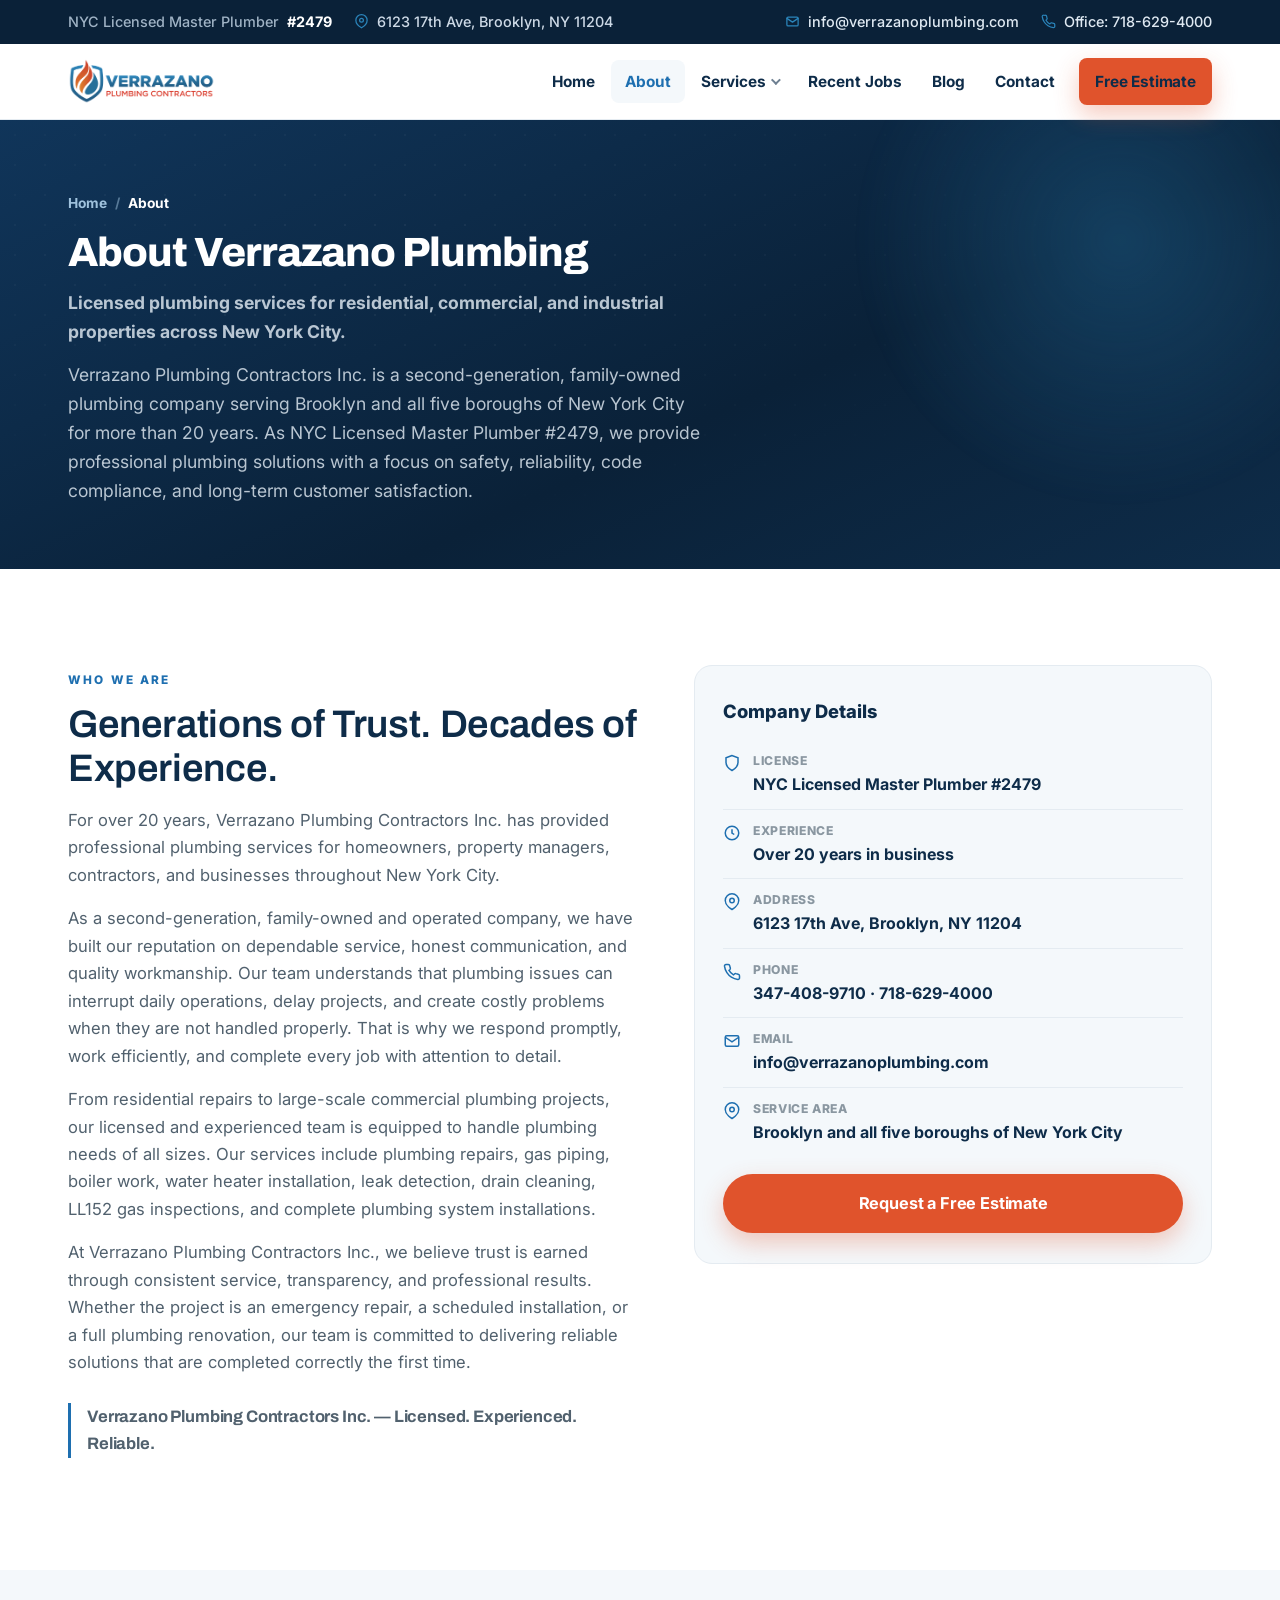
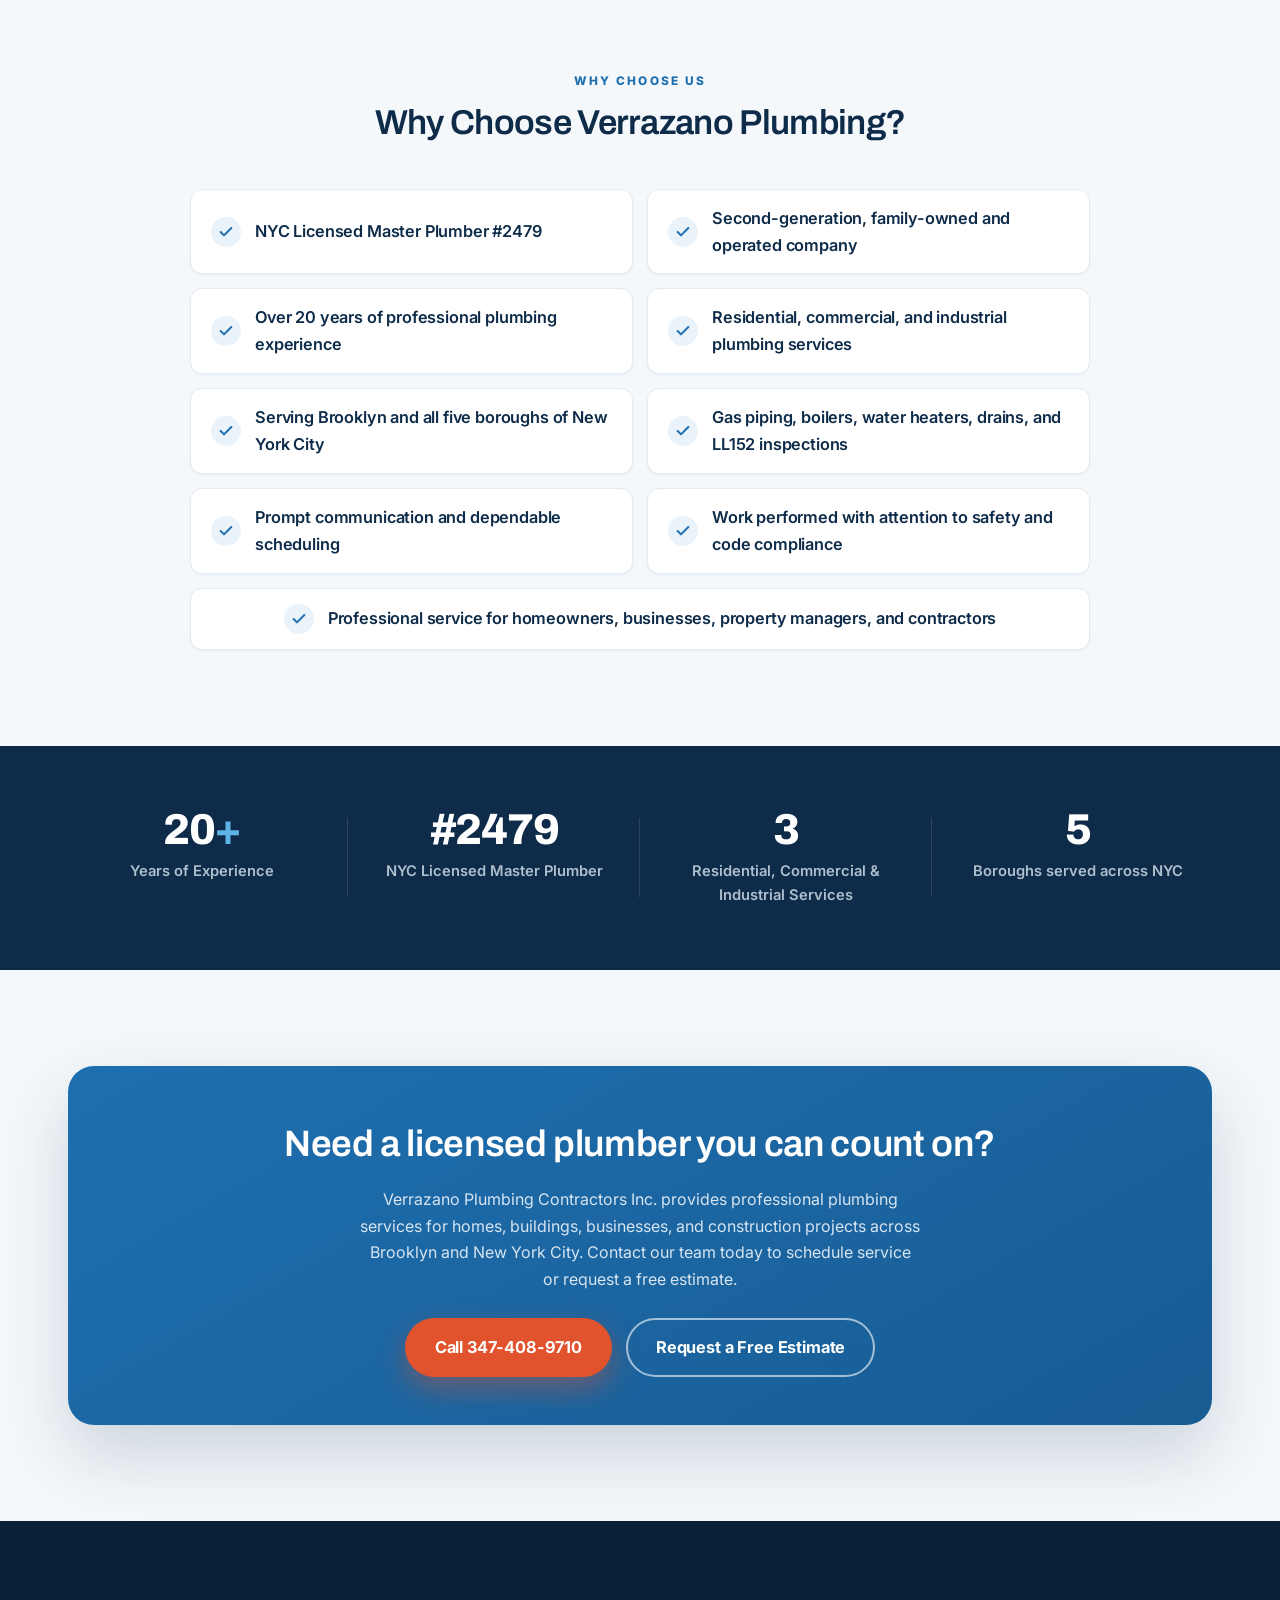
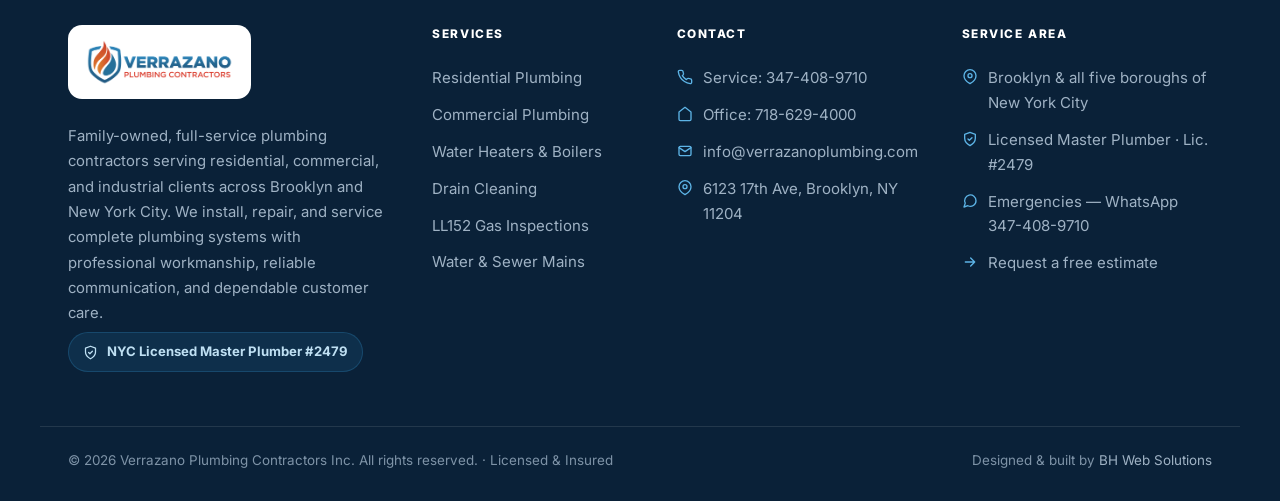
==== commit 0f319d90: "Remove all 24/7 emergency claims; route emergencies to WhatsApp (347) - Owner does NOT offer 24/7 em" ====
--- a/about.html
+++ b/about.html
@@ -118,7 +118,7 @@
   <div class="stat rv rd1"><div class="n">20<span>+</span></div><div class="l">Years of Experience</div></div>
   <div class="stat rv rd2"><div class="n">#2479</div><div class="l">NYC Licensed Master Plumber</div></div>
   <div class="stat rv rd3"><div class="n">3</div><div class="l">Residential, Commercial &amp; Industrial Services</div></div>
-  <div class="stat rv rd4"><div class="n">24/7</div><div class="l">Emergency Plumbing Service</div></div>
+  <div class="stat rv rd4"><div class="n">5</div><div class="l">Boroughs served across NYC</div></div>
 </div></div></section>
 <section class="sec band">
   <div class="in"><div class="cta-band">
@@ -158,7 +158,7 @@
       <h5>Service Area</h5>
       <span class="fl"><svg width="16" height="16" viewBox="0 0 24 24" fill="none" stroke="currentColor" stroke-width="2" stroke-linecap="round" stroke-linejoin="round"><path d="M21 10c0 7-9 12-9 12s-9-5-9-12a9 9 0 0 1 18 0Z"/><circle cx="12" cy="10" r="3"/></svg>Brooklyn &amp; all five boroughs of New York City</span>
       <span class="fl"><svg width="16" height="16" viewBox="0 0 24 24" fill="none" stroke="currentColor" stroke-width="2" stroke-linecap="round" stroke-linejoin="round"><path d="M12 2 4 5v6c0 5 3.4 8.5 8 11 4.6-2.5 8-6 8-11V5l-8-3Z"/><path d="m9 12 2 2 4-4"/></svg>Licensed Master Plumber &middot; Lic. #2479</span>
-      <span class="fl"><svg width="16" height="16" viewBox="0 0 24 24" fill="none" stroke="currentColor" stroke-width="2" stroke-linecap="round" stroke-linejoin="round"><circle cx="12" cy="12" r="9"/><path d="M12 7v5l3 2"/></svg>24/7 emergency service</span>
+      <a class="fl" href="https://wa.me/13474089710?text=Hi%20Verrazano%20Plumbing%2C%20I%20have%20a%20plumbing%20emergency." target="_blank" rel="noopener"><svg width="16" height="16" viewBox="0 0 24 24" fill="none" stroke="currentColor" stroke-width="2" stroke-linecap="round" stroke-linejoin="round"><path d="M21 11.5a8.4 8.4 0 0 1-12.1 7.6L3 21l1.9-5.8A8.5 8.5 0 1 1 21 11.5Z"/></svg>Emergencies — WhatsApp 347-408-9710</a>
       <a class="fl" href="contact.html"><svg width="16" height="16" viewBox="0 0 24 24" fill="none" stroke="currentColor" stroke-width="2" stroke-linecap="round" stroke-linejoin="round"><path d="M5 12h14M13 6l6 6-6 6"/></svg>Request a free estimate</a>
     </div>
   </div>
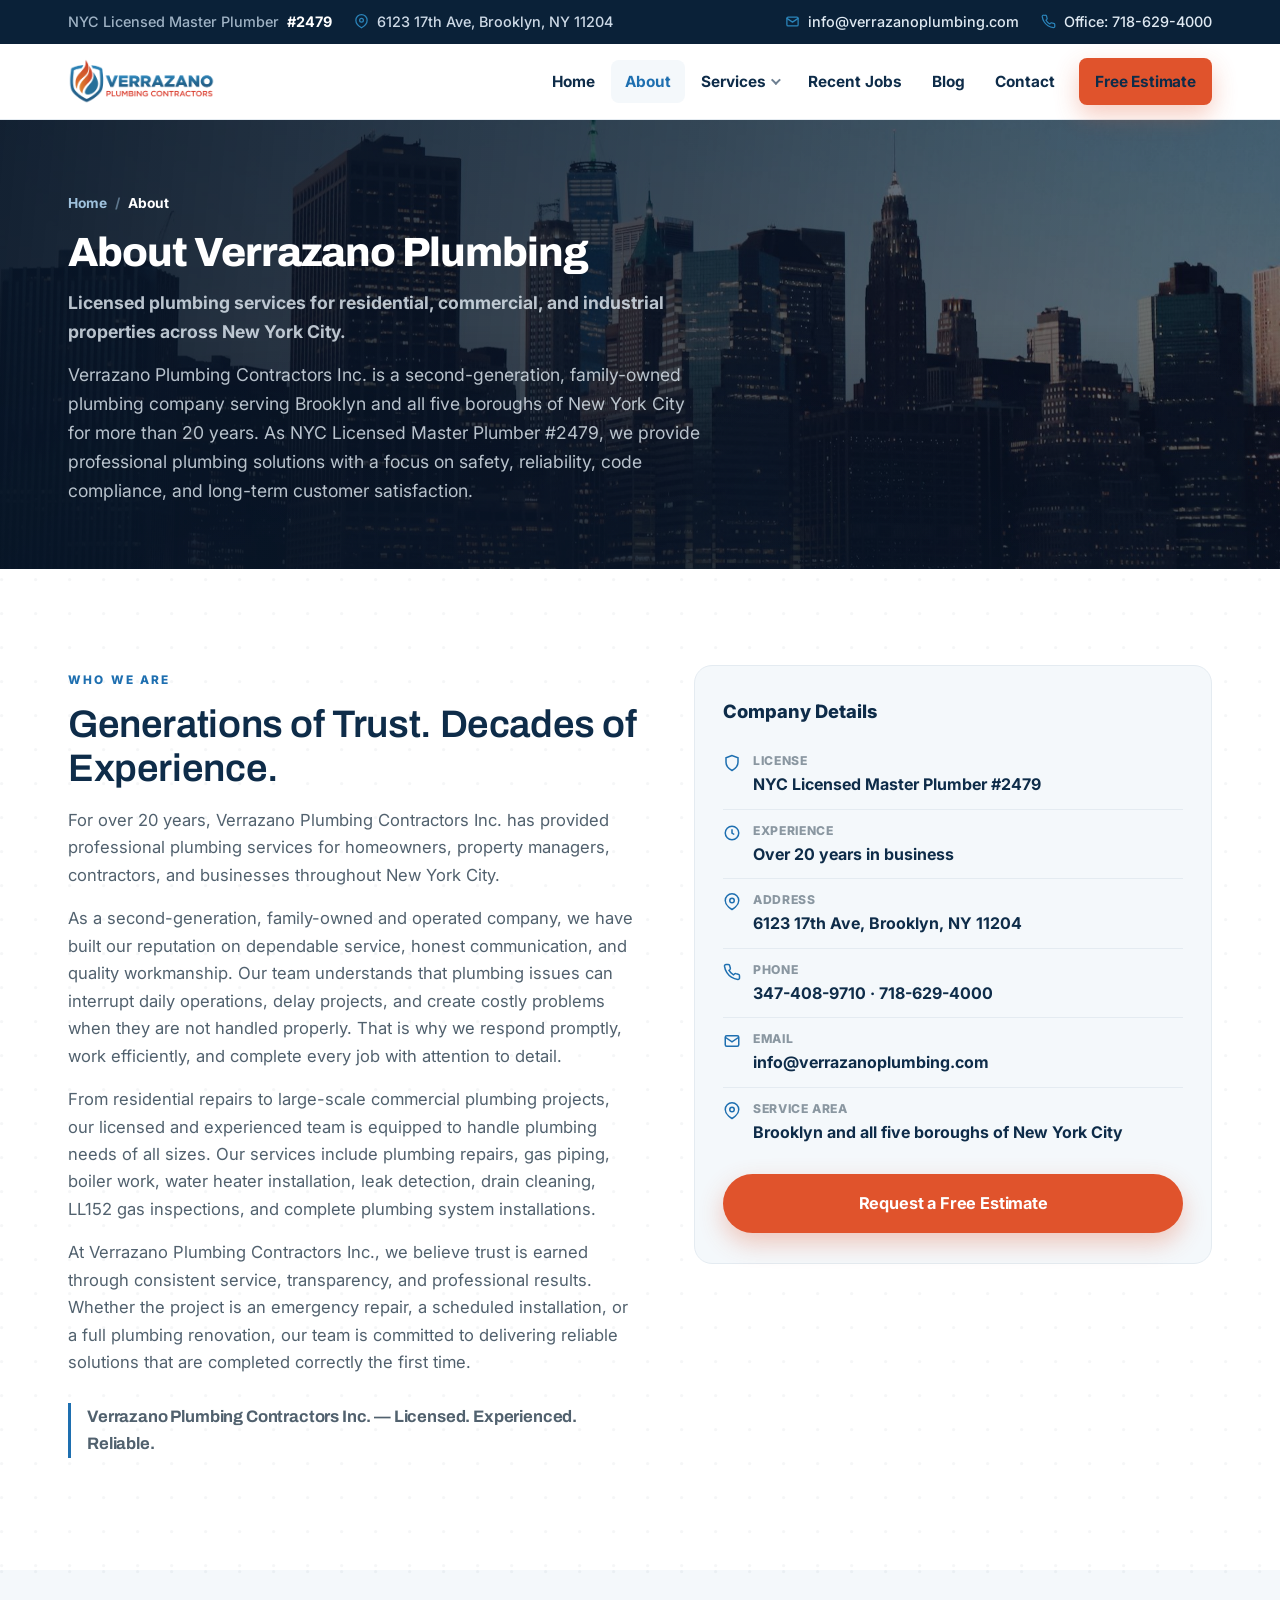
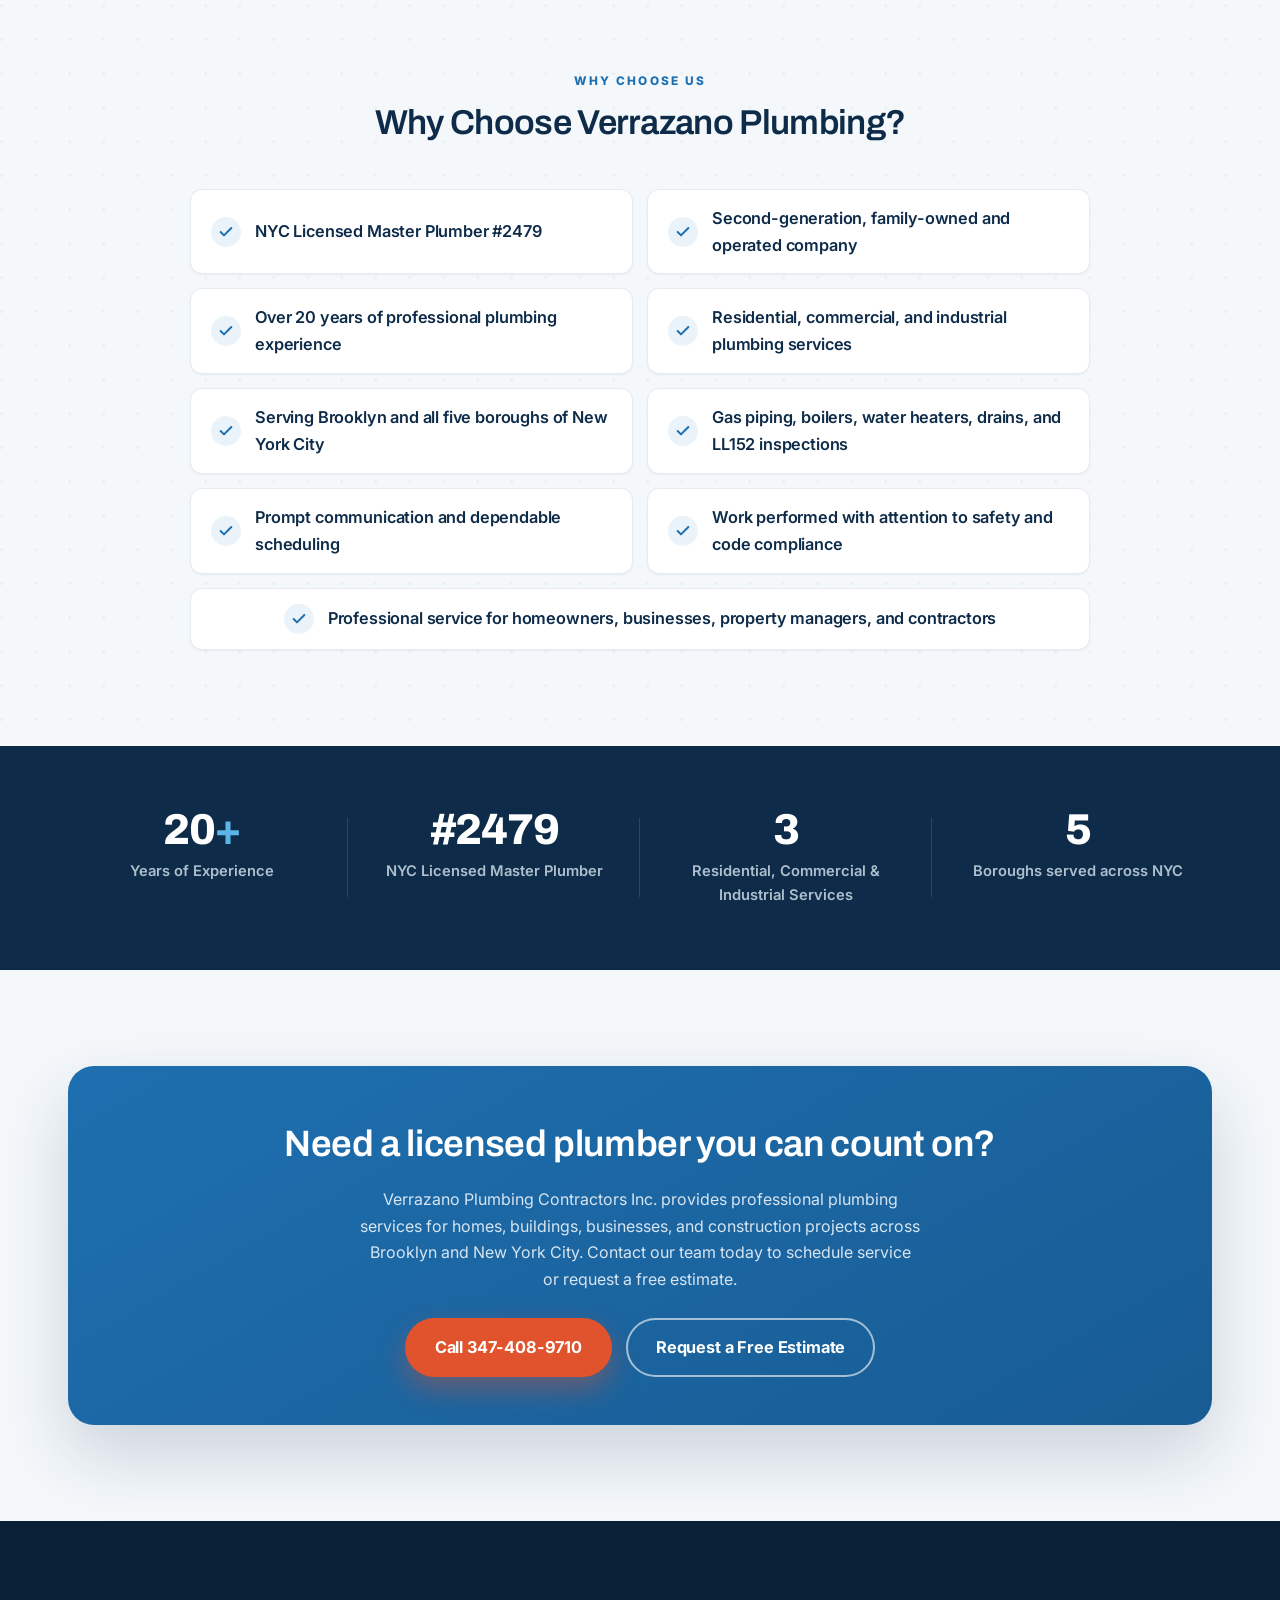
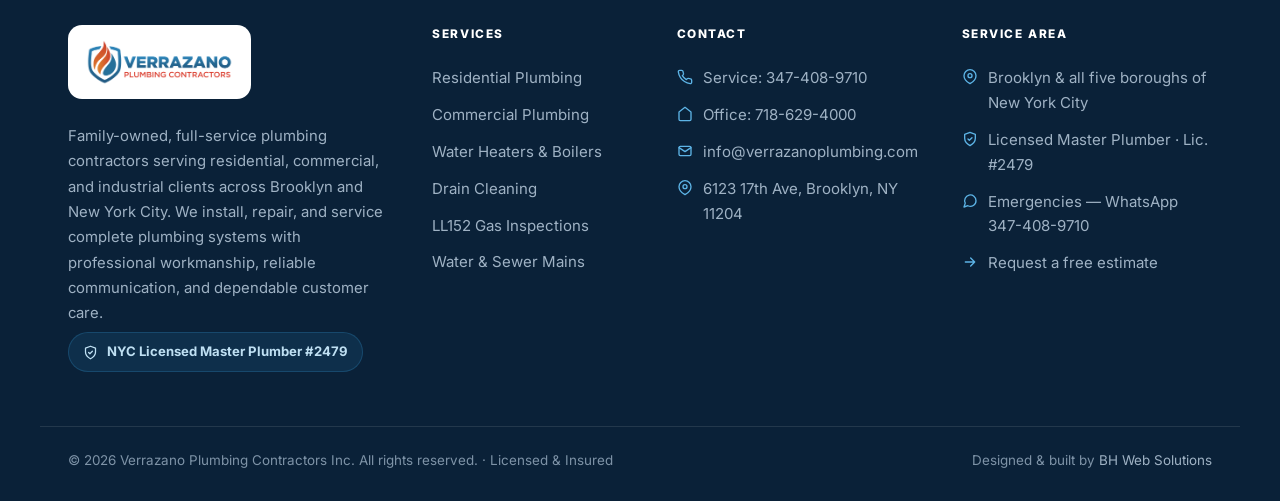
==== commit 9d58b7a7: "Replace flat navy inner-page heroes with cinematic photo title bars About, Services, Blog, Contact, " ====
--- a/about.html
+++ b/about.html
@@ -65,7 +65,9 @@
   <a href="contact.html">Contact</a>
   <a href="tel:3474089710" class="m-cta btn btn--org">Call 347-408-9710</a>
 </div>
-<section class="titlebar">
+<section class="titlebar has-photo">
+  <div class="tb-media" aria-hidden="true"><img src="assets/img/nyc-skyline.jpg" alt="" loading="lazy"></div>
+  <div class="tb-scrim" aria-hidden="true"></div>
   <div class="in">
     <div class="crumb"><a href="index.html">Home</a><span>/</span><b>About</b></div>
     <h1>About Verrazano Plumbing</h1>
--- a/assets/site.css
+++ b/assets/site.css
@@ -14,10 +14,11 @@
   --serif:'Archivo','Inter',-apple-system,'Segoe UI',sans-serif;
   --max:1200px;--nav:76px;
   --ease:cubic-bezier(.4,0,.2,1);--ease-out:cubic-bezier(.22,1,.36,1);
+  --dots:url("data:image/svg+xml,%3Csvg xmlns='http://www.w3.org/2000/svg' width='34' height='34'%3E%3Ccircle cx='1.6' cy='1.6' r='1.6' fill='%230E2C49' fill-opacity='0.045'/%3E%3C/svg%3E");
 }
 *,*::before,*::after{box-sizing:border-box;margin:0;padding:0}
 html{scroll-behavior:smooth;scroll-padding-top:calc(var(--nav) + 44px);font-size:16px;-webkit-font-smoothing:antialiased;-moz-osx-font-smoothing:grayscale}
-body{font-family:var(--sans);background:var(--bg);color:var(--ink);line-height:1.65;overflow-x:hidden}
+body{font-family:var(--sans);background-color:var(--bg);background-image:var(--dots);color:var(--ink);line-height:1.65;overflow-x:hidden}
 a{text-decoration:none;color:inherit}
 img{max-width:100%;display:block}
 ::selection{background:var(--blue);color:#fff}
@@ -167,15 +168,22 @@
 
 /* services grid */
 .svcs .grid{display:grid;grid-template-columns:repeat(3,1fr);gap:22px;margin-top:52px}
-.scard{background:#fff;border:1px solid var(--line);border-radius:var(--r-lg);padding:30px 28px;box-shadow:var(--sh-sm);transition:transform .25s var(--ease-out),box-shadow .25s,border-color .2s}
+.scard{background:#fff;border:1px solid var(--line);border-radius:var(--r-lg);padding:0;overflow:hidden;box-shadow:var(--sh-sm);transition:transform .25s var(--ease-out),box-shadow .25s,border-color .2s}
 .scard:hover{transform:translateY(-6px);box-shadow:var(--sh);border-color:var(--blue-line)}
-.scard .ic{width:56px;height:56px;border-radius:14px;background:linear-gradient(150deg,var(--blue),var(--blue-bright));color:#fff;display:grid;place-items:center;margin-bottom:16px;box-shadow:0 10px 22px rgba(30,111,176,.28)}
+.scard__media{position:relative;height:188px;overflow:hidden;background:var(--navy)}
+.scard__media img{width:100%;height:100%;object-fit:cover;display:block;transition:transform .5s var(--ease-out)}
+.scard:hover .scard__media img{transform:scale(1.06)}
+.scard__media::after{content:"";position:absolute;inset:0;background:linear-gradient(180deg,rgba(14,44,73,0) 45%,rgba(14,44,73,.55))}
+.scard__body{padding:0 28px 30px;position:relative}
+.scard .ic{width:56px;height:56px;border-radius:14px;background:linear-gradient(150deg,var(--blue),var(--blue-bright));color:#fff;display:grid;place-items:center;margin:-30px 0 16px;position:relative;z-index:2;border:3px solid #fff;box-shadow:0 10px 22px rgba(30,111,176,.28)}
 .scard.alt .ic{background:linear-gradient(150deg,var(--orange),var(--flame));box-shadow:0 10px 22px rgba(224,83,44,.28)}
 .scard h3{font-size:1.18rem;font-weight:800;letter-spacing:-.02em;color:var(--navy)}
 .scard p{margin-top:8px;color:var(--ink-soft);font-size:.95rem}
 
 /* why */
-.why{background:var(--bg-soft)}
+.why{background-color:var(--bg-soft);background-image:var(--dots)}
+.svcs{background-color:var(--bg-soft);background-image:var(--dots),radial-gradient(ellipse 60% 55% at 88% 0%,rgba(224,83,44,.06),transparent),radial-gradient(ellipse 60% 55% at 8% 100%,rgba(30,111,176,.07),transparent)}
+.quotes{background-color:var(--bg-soft);background-image:var(--dots),radial-gradient(ellipse 55% 50% at 0% 0%,rgba(30,111,176,.06),transparent),radial-gradient(ellipse 55% 50% at 100% 100%,rgba(224,83,44,.05),transparent)}
 .why .grid{display:grid;grid-template-columns:repeat(3,1fr);gap:22px;margin-top:52px}
 .feat{background:#fff;border:1px solid var(--line);border-radius:var(--r-lg);padding:30px 26px;box-shadow:var(--sh-sm);display:flex;gap:16px;align-items:flex-start;transition:transform .25s var(--ease-out),box-shadow .25s}
 .feat:hover{transform:translateY(-5px);box-shadow:var(--sh)}
@@ -296,6 +304,18 @@
 .titlebar .in{position:relative;z-index:2}
 .titlebar h1{font-family:var(--sans);font-weight:800;font-size:clamp(2.1rem,4.6vw,3.3rem);letter-spacing:-.03em;line-height:1.06}
 .titlebar p{margin-top:14px;color:rgba(223,233,242,.82);font-size:1.1rem;max-width:640px}
+
+/* --- photo title bars (added) --- */
+.titlebar.has-photo{background:var(--navy)}
+.titlebar.has-photo::before,.titlebar.has-photo::after{display:none!important}
+.tb-media{position:absolute;inset:0;z-index:0;overflow:hidden}
+.tb-media img{width:100%;height:100%;object-fit:cover;object-position:center 40%;display:block}
+.tb-scrim{position:absolute;inset:0;z-index:1;background:linear-gradient(95deg,rgba(8,22,40,.94),rgba(8,22,40,.72) 52%,rgba(8,22,40,.46) 100%),linear-gradient(0deg,rgba(8,22,40,.55),transparent 55%)}
+.titlebar.has-photo .in{position:relative;z-index:2}
+@media (prefers-reduced-motion: no-preference){
+  .tb-media img{animation:tbZoom 24s ease-in-out infinite alternate;transform-origin:60% 40%;will-change:transform}
+  @keyframes tbZoom{from{transform:scale(1.06)}to{transform:scale(1.16) translate(-1%,-1%)}}
+}
 .crumb{display:flex;align-items:center;gap:8px;font-size:.86rem;font-weight:700;color:#9fc2dd;margin-bottom:16px}
 .crumb a{color:#9fc2dd;transition:color .2s}.crumb a:hover{color:#fff}
 .crumb span{opacity:.5}
@@ -318,9 +338,14 @@
 .aside-card .v a:hover{color:var(--blue)}
 
 /* service detail rows */
-.srow{display:grid;grid-template-columns:64px 1fr;gap:22px;align-items:start;padding:30px 0;border-top:1px solid var(--line)}
+.srow{display:grid;grid-template-columns:300px 1fr;gap:34px;align-items:center;padding:34px 0;border-top:1px solid var(--line)}
 .srow:first-child{border-top:none}
-.srow .ic{width:64px;height:64px;border-radius:16px;background:linear-gradient(150deg,var(--blue),var(--blue-bright));color:#fff;display:grid;place-items:center;box-shadow:0 10px 22px rgba(30,111,176,.26)}
+.srow__media{position:relative;border-radius:var(--r-lg);overflow:hidden;aspect-ratio:4/3;box-shadow:var(--sh-sm)}
+.srow__media img{width:100%;height:100%;object-fit:cover;display:block;transition:transform .5s var(--ease-out)}
+.srow:hover .srow__media img{transform:scale(1.05)}
+.srow.alt{grid-template-columns:1fr 300px}
+.srow.alt .srow__media{order:2}
+.srow .ic{position:absolute;left:14px;bottom:14px;width:52px;height:52px;border-radius:14px;background:linear-gradient(150deg,var(--blue),var(--blue-bright));color:#fff;display:grid;place-items:center;border:3px solid #fff;box-shadow:0 10px 22px rgba(30,111,176,.26)}
 .srow.alt .ic{background:linear-gradient(150deg,var(--orange),var(--flame));box-shadow:0 10px 22px rgba(224,83,44,.26)}
 .srow h3{font-size:1.3rem;font-weight:800;letter-spacing:-.02em;color:var(--navy)}
 .srow p{color:var(--ink-soft);margin-top:6px}
@@ -370,8 +395,10 @@
 @media(max-width:680px){
   .titlebar{padding:54px 0 48px}
   .work-grid,.blog-grid{grid-template-columns:1fr}
-  .srow{grid-template-columns:1fr;gap:12px}
-  .srow .ic{width:54px;height:54px}
+  .srow,.srow.alt{grid-template-columns:1fr;gap:16px}
+  .srow.alt .srow__media{order:0}
+  .srow__media{max-width:420px}
+  .srow .ic{width:48px;height:48px}
 }
 .nav__links>li>a[aria-current=page]{color:var(--blue);background:var(--bg-soft)}
 
@@ -511,4 +538,28 @@
 .hero__cta{margin-top:20px}
 .hero__cta .btn{font-size:1.02rem;padding:14px 26px}
 
+/* --- animated / cinematic hero (added) --- */
+@media (prefers-reduced-motion: no-preference){
+  /* slow Ken Burns zoom on the skyline */
+  .hero__media img{animation:heroZoom 21s ease-in-out infinite alternate;transform-origin:62% 42%;will-change:transform}
+  @keyframes heroZoom{from{transform:scale(1.05)}to{transform:scale(1.17) translate(-1.5%,-1.5%)}}
+
+  /* drifting warm orange glow over the scrim */
+  .hero__scrim::after{content:"";position:absolute;inset:0;pointer-events:none;background:radial-gradient(42% 55% at 80% 24%,rgba(232,83,31,.34),transparent 68%);mix-blend-mode:screen;animation:heroGlow 13s ease-in-out infinite alternate;will-change:transform,opacity}
+  @keyframes heroGlow{0%{transform:translate(0,0);opacity:.5}50%{opacity:.9}100%{transform:translate(-7%,9%);opacity:.62}}
+
+  /* staggered fade-up entrance for each line */
+  .hero__eyebrow,.hero h1,.hero__lead,.hero__sub,.hero__cta{opacity:0;animation:heroUp .68s cubic-bezier(.22,1,.36,1) forwards}
+  .hero__eyebrow{animation-delay:.11s}
+  .hero h1{animation-delay:.23s}
+  .hero__lead{animation-delay:.36s}
+  .hero__sub{animation-delay:.47s}
+  .hero__cta{animation-delay:.59s}
+  @keyframes heroUp{from{opacity:0;transform:translateY(24px)}to{opacity:1;transform:translateY(0)}}
+
+  /* continuous shimmer across the highlighted words */
+  .hero h1 .u{background:linear-gradient(100deg,#5db4e6 0%,#cfe8f7 28%,#5db4e6 52%,#5db4e6 100%);background-size:230% 100%;-webkit-background-clip:text;background-clip:text;-webkit-text-fill-color:transparent;color:transparent;animation:heroShimmer 4.6s linear infinite}
+  @keyframes heroShimmer{from{background-position:210% 0}to{background-position:-30% 0}}
+}
+
 .tb-lead{font-weight:700;font-size:1.06em;margin-bottom:.45rem}
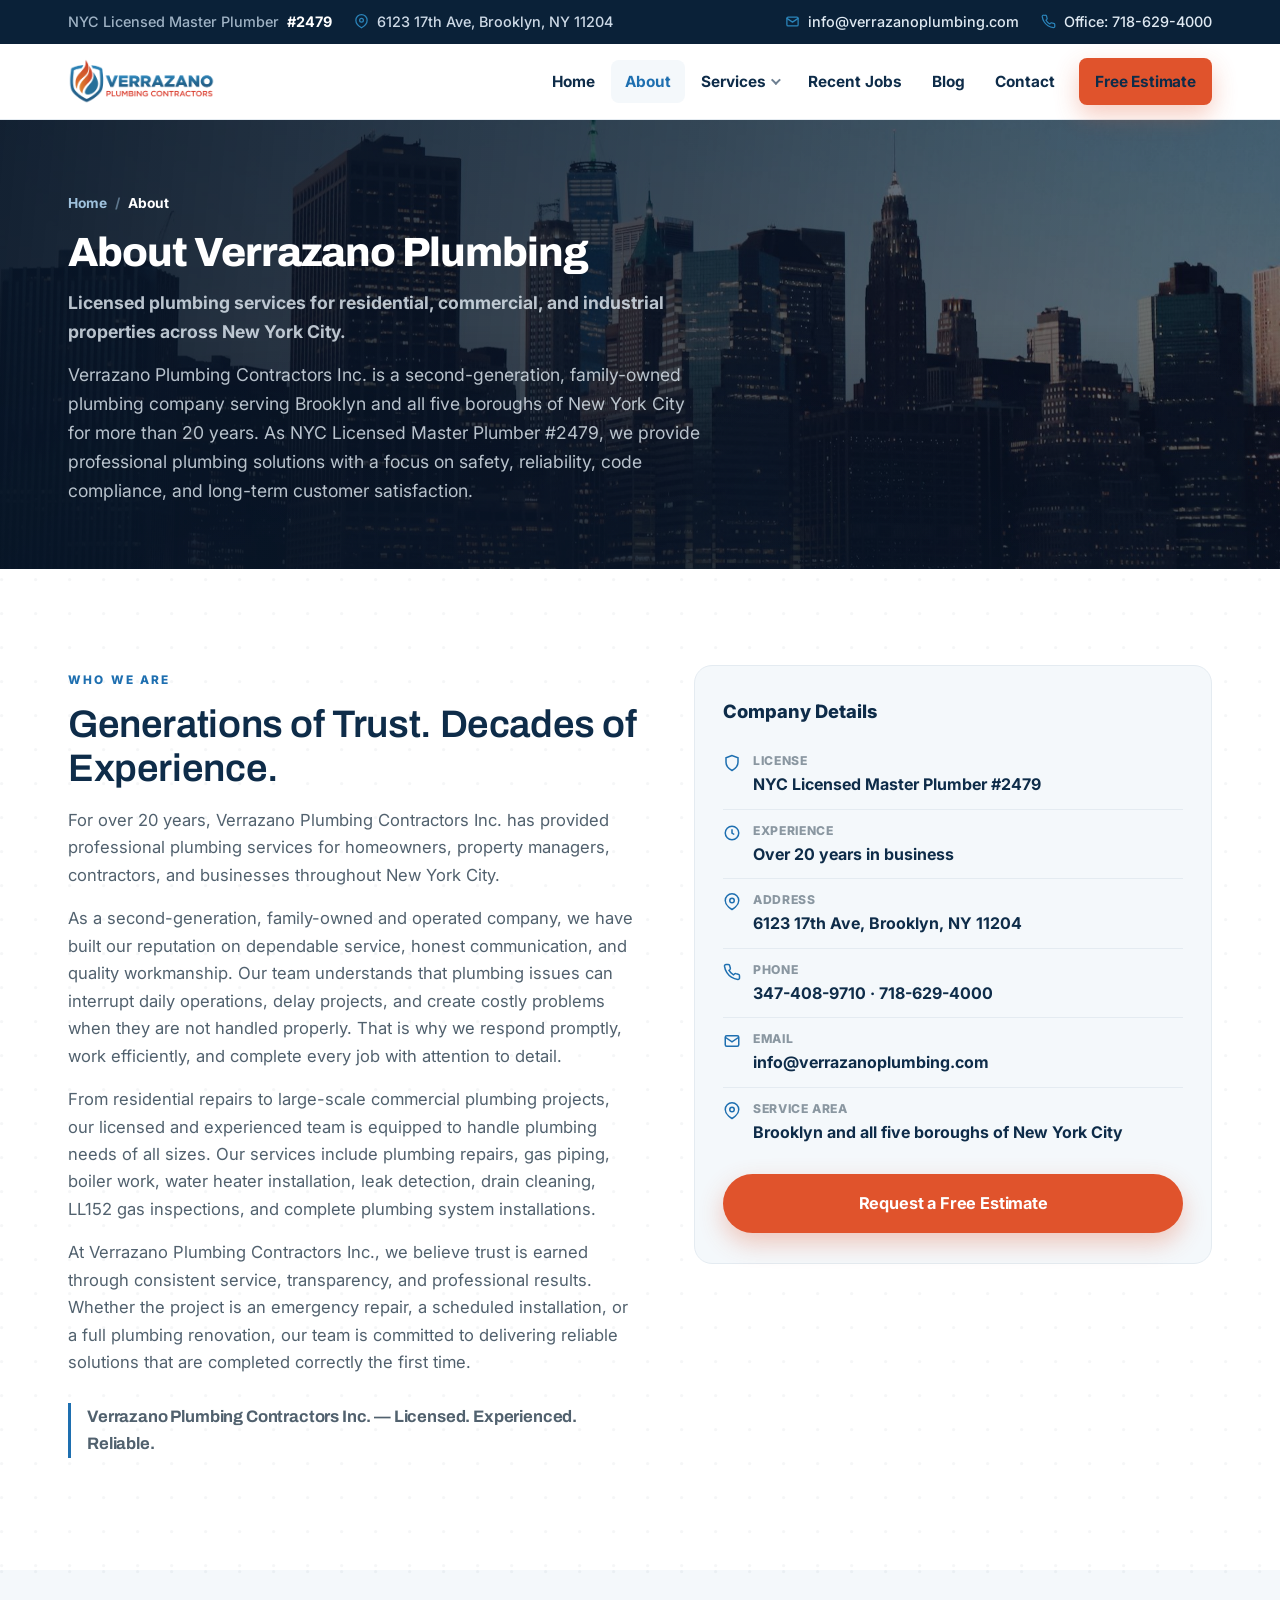
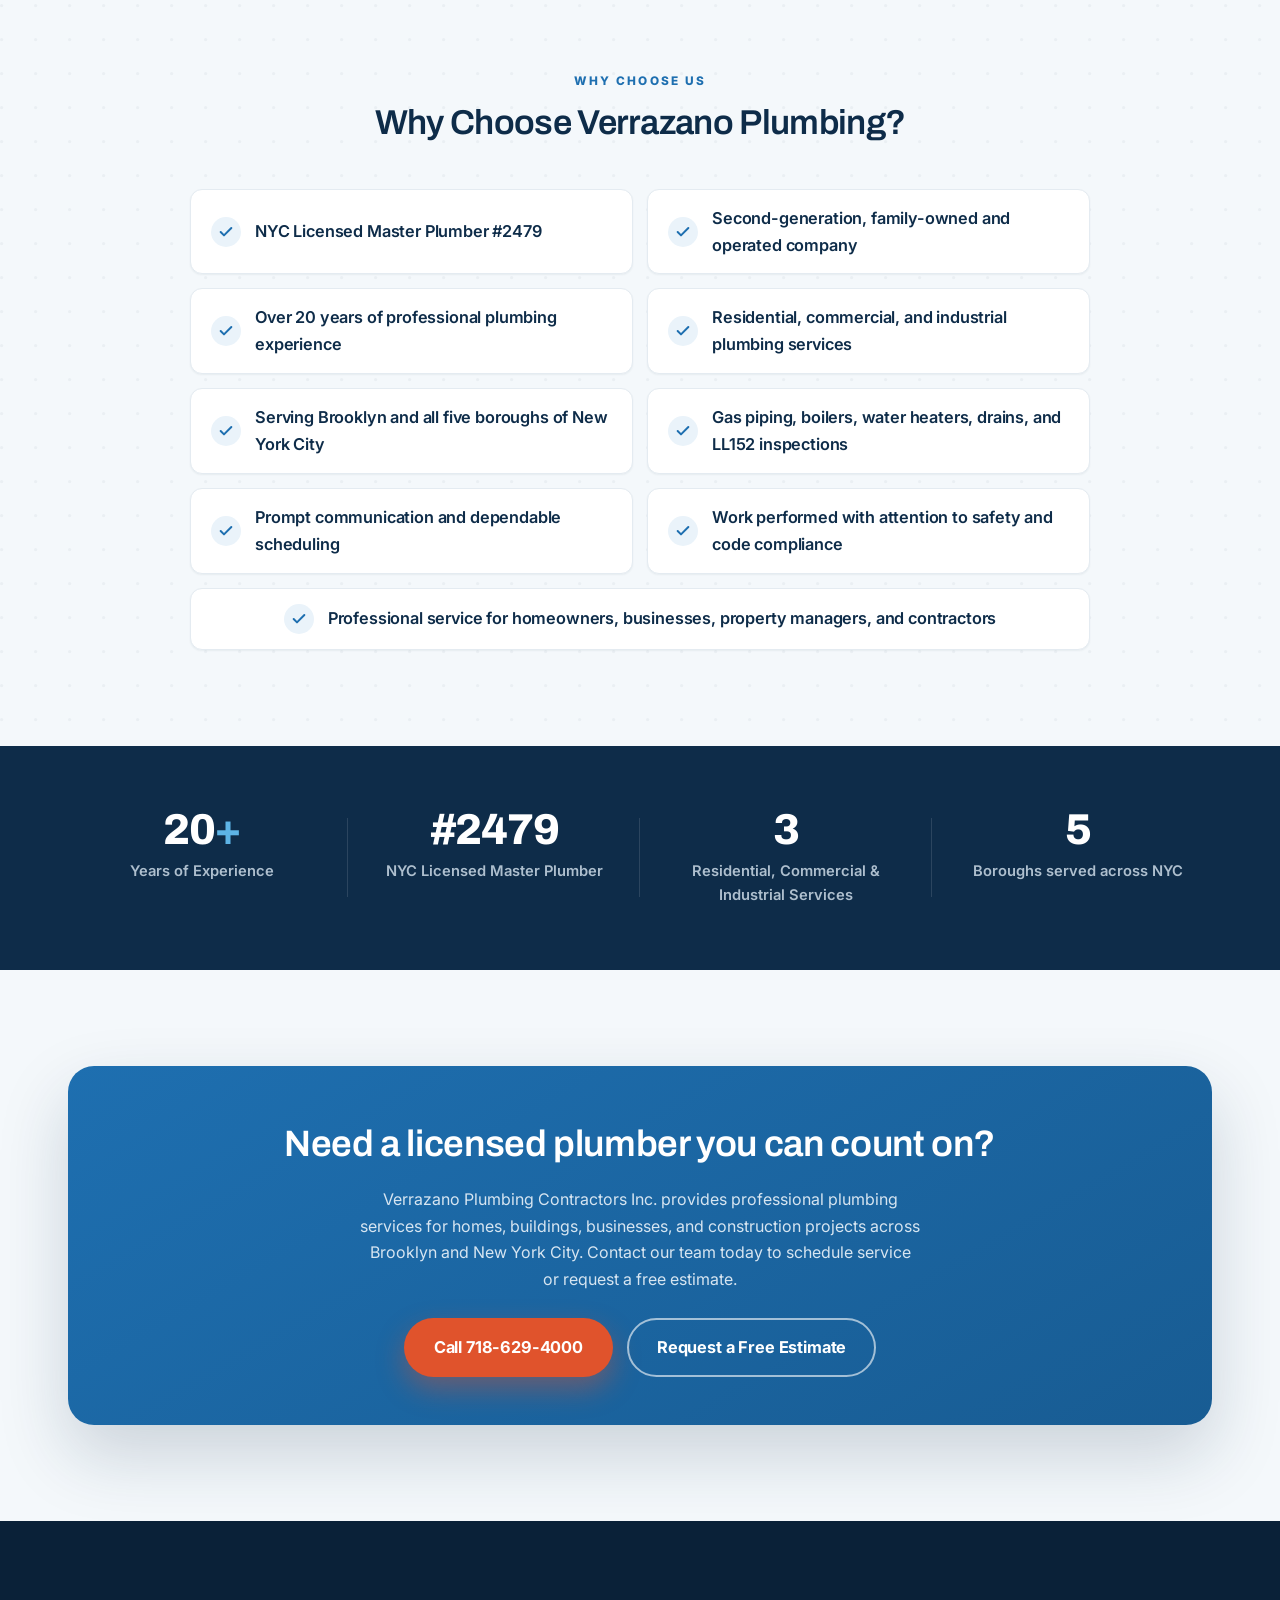
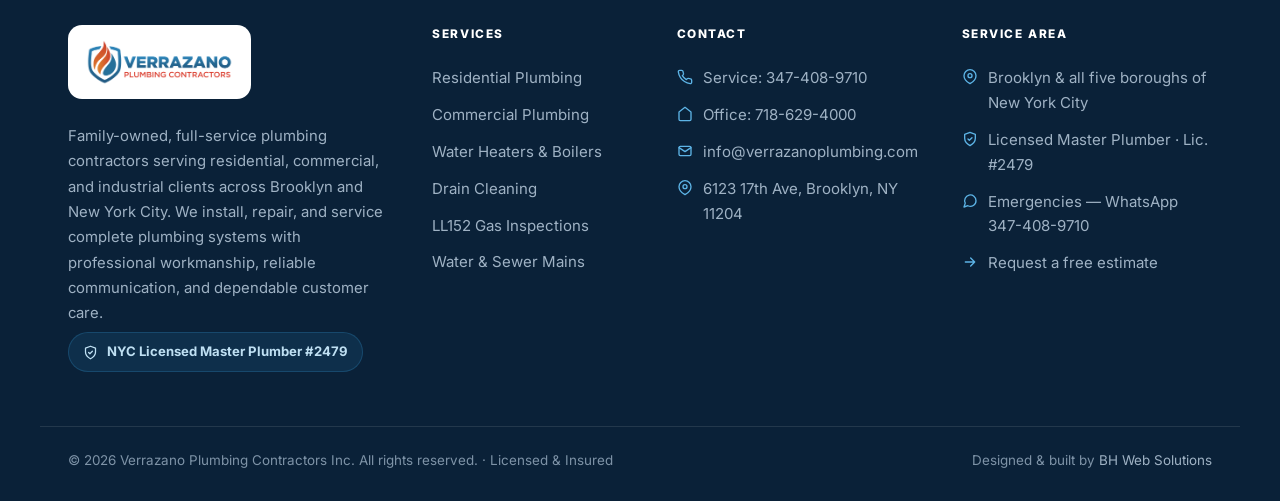
==== commit fdb56251: "Switch main "Call" CTA buttons to office line 718-629-4000 Mobile-nav and CTA-band call buttons now " ====
--- a/about.html
+++ b/about.html
@@ -63,7 +63,7 @@
   <a href="case-studies.html">Recent Jobs</a>
   <a href="blog.html">Blog</a>
   <a href="contact.html">Contact</a>
-  <a href="tel:3474089710" class="m-cta btn btn--org">Call 347-408-9710</a>
+  <a href="tel:7186294000" class="m-cta btn btn--org">Call 718-629-4000</a>
 </div>
 <section class="titlebar has-photo">
   <div class="tb-media" aria-hidden="true"><img src="assets/img/nyc-skyline.jpg" alt="" loading="lazy"></div>
@@ -127,7 +127,7 @@
     <h2>Need a licensed plumber you can count on?</h2>
     <p>Verrazano Plumbing Contractors Inc. provides professional plumbing services for homes, buildings, businesses, and construction projects across Brooklyn and New York City. Contact our team today to schedule service or request a free estimate.</p>
     <div style="display:flex;gap:14px;justify-content:center;flex-wrap:wrap">
-      <a href="tel:3474089710" class="btn btn--org">Call 347-408-9710</a>
+      <a href="tel:7186294000" class="btn btn--org">Call 718-629-4000</a>
       <a href="contact.html" class="btn btn--ghost" style="border-color:rgba(255,255,255,.6)">Request a Free Estimate</a>
     </div>
   </div></div>
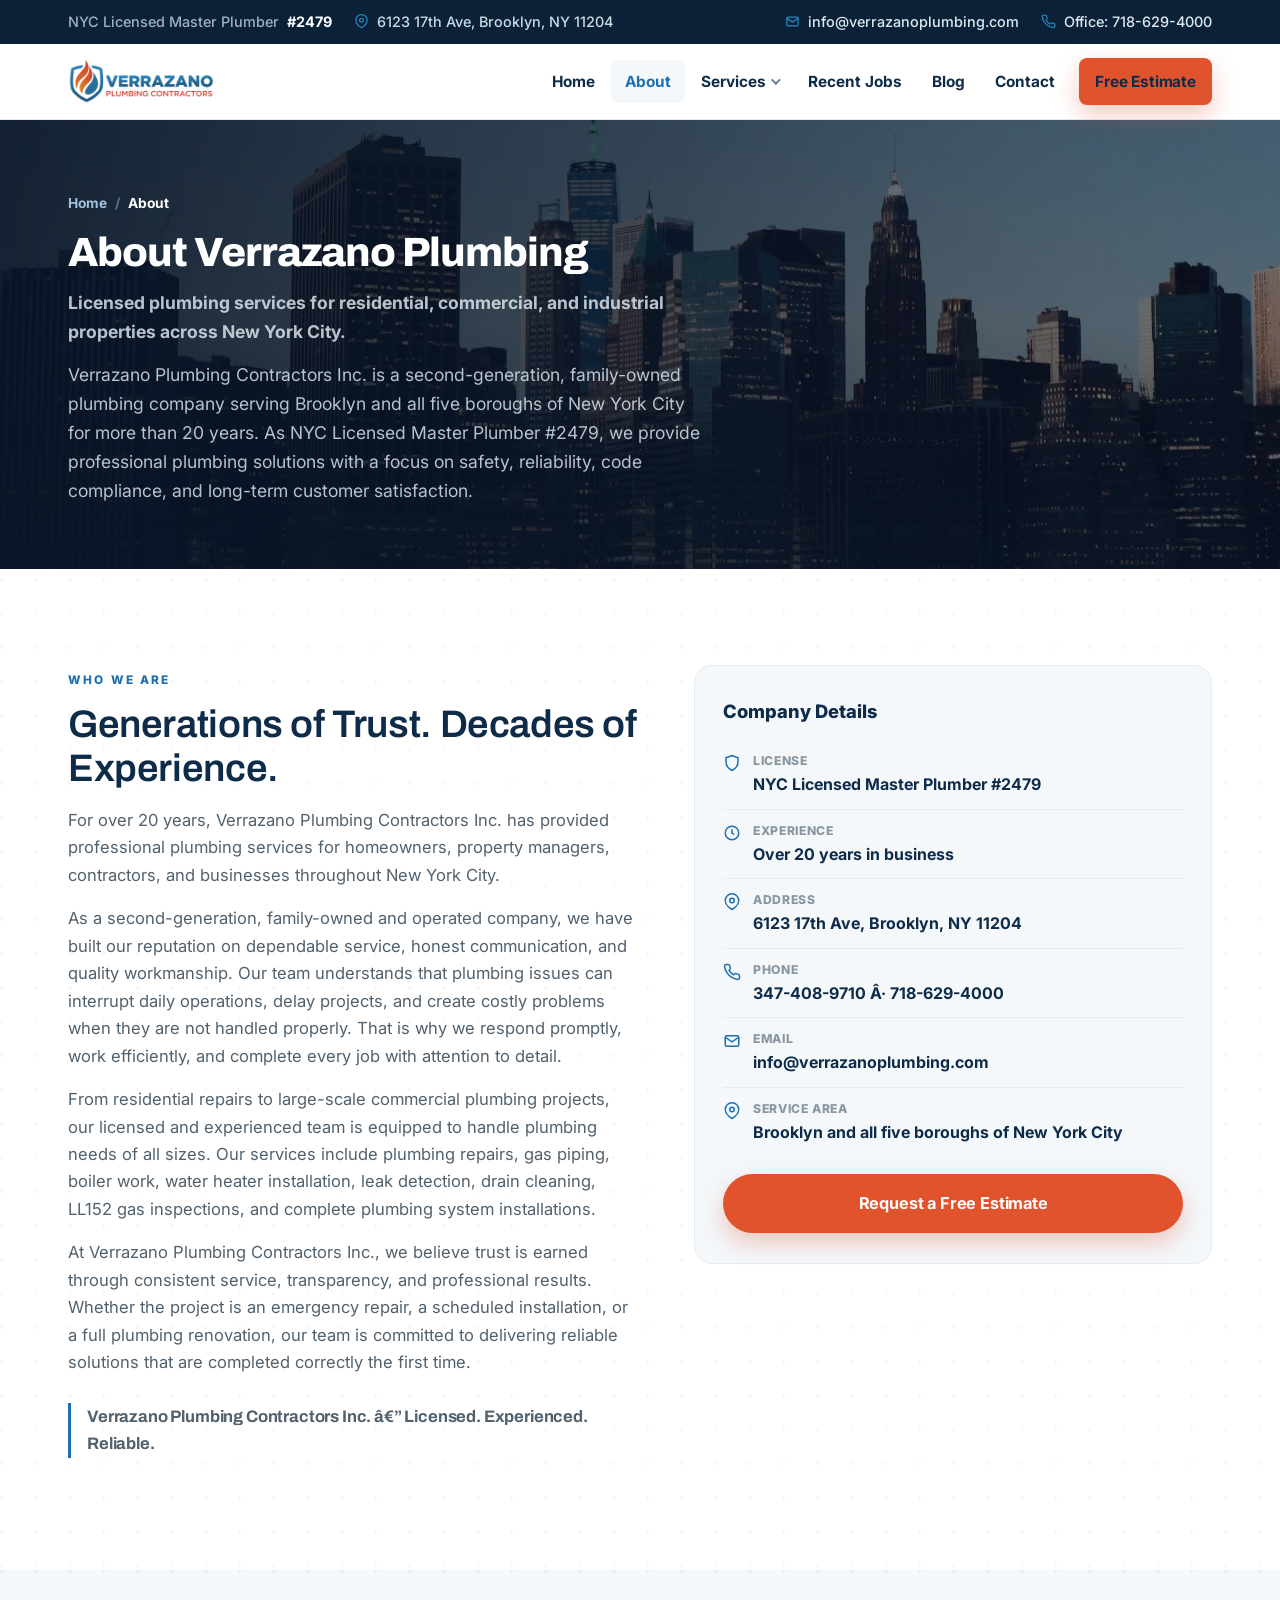
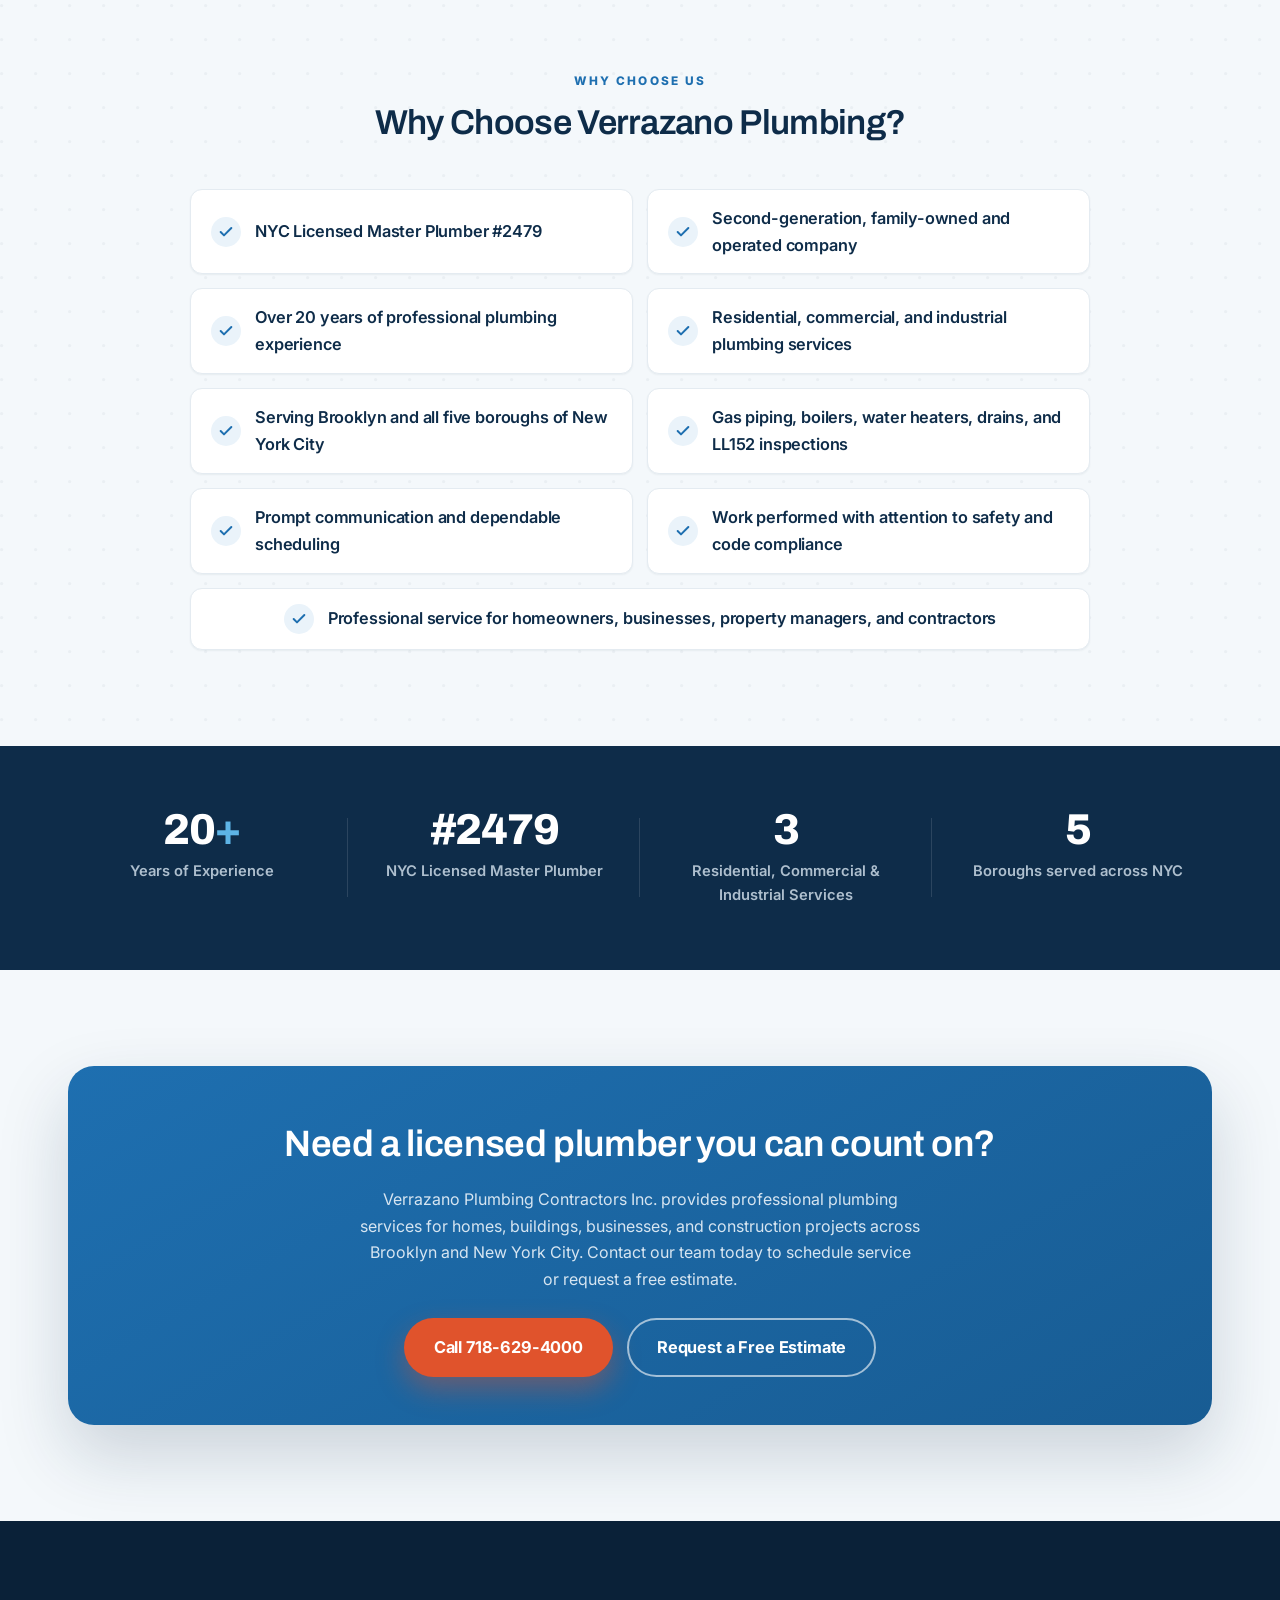
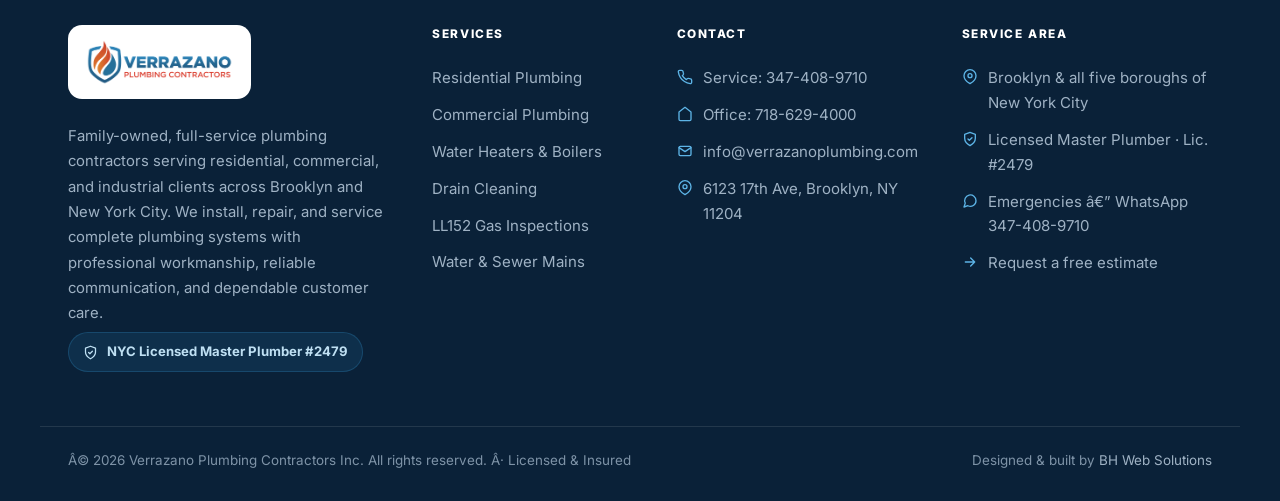
==== commit b31e3311: "Convert site photos to WebP (-46% image weight) Convert all 15 assets/img photos from JPG to WebP (c" ====
--- a/about.html
+++ b/about.html
@@ -4,14 +4,14 @@
 <meta charset="UTF-8">
 <meta name="viewport" content="width=device-width, initial-scale=1.0">
 <title>About Us | Verrazano Plumbing Contractors Inc.</title>
-<meta name="description" content="Family-owned, full-service plumbing for Brooklyn and NYC. NYC Licensed Master Plumber #2479, 20+ years of experience — residential & commercial.">
+<meta name="description" content="Family-owned, full-service plumbing for Brooklyn and NYC. NYC Licensed Master Plumber #2479, 20+ years of experience â€” residential & commercial.">
 <meta name="theme-color" content="#0E2C49">
 <link rel="icon" type="image/png" sizes="32x32" href="assets/favicon-32.png">
 <link rel="icon" type="image/png" sizes="64x64" href="assets/favicon-64.png">
 <link rel="apple-touch-icon" href="assets/favicon-180.png">
 <link rel="preconnect" href="https://fonts.googleapis.com">
 <link rel="preconnect" href="https://fonts.gstatic.com" crossorigin>
-<link href="https://fonts.googleapis.com/css2?family=Archivo:wght@500;600;700;800;900&family=Inter:wght@400;500;600;700&display=swap" rel="stylesheet">
+<link rel="stylesheet" href="https://fonts.googleapis.com/css2?family=Archivo:wght@500;600;700;800;900&family=Inter:wght@400;500;600;700&display=swap" media="print" onload="this.media='all'"><noscript><link rel="stylesheet" href="https://fonts.googleapis.com/css2?family=Archivo:wght@500;600;700;800;900&family=Inter:wght@400;500;600;700&display=swap"></noscript>
 <link rel="stylesheet" href="assets/site.css">
 </head>
 <body>
@@ -66,7 +66,7 @@
   <a href="tel:7186294000" class="m-cta btn btn--org">Call 718-629-4000</a>
 </div>
 <section class="titlebar has-photo">
-  <div class="tb-media" aria-hidden="true"><img src="assets/img/nyc-skyline.jpg" alt="" loading="lazy"></div>
+  <div class="tb-media" aria-hidden="true"><img src="assets/img/nyc-skyline.webp" alt="" loading="lazy"></div>
   <div class="tb-scrim" aria-hidden="true"></div>
   <div class="in">
     <div class="crumb"><a href="index.html">Home</a><span>/</span><b>About</b></div>
@@ -84,14 +84,14 @@
       <p>As a second-generation, family-owned and operated company, we have built our reputation on dependable service, honest communication, and quality workmanship. Our team understands that plumbing issues can interrupt daily operations, delay projects, and create costly problems when they are not handled properly. That is why we respond promptly, work efficiently, and complete every job with attention to detail.</p>
       <p>From residential repairs to large-scale commercial plumbing projects, our licensed and experienced team is equipped to handle plumbing needs of all sizes. Our services include plumbing repairs, gas piping, boiler work, water heater installation, leak detection, drain cleaning, LL152 gas inspections, and complete plumbing system installations.</p>
       <p>At Verrazano Plumbing Contractors Inc., we believe trust is earned through consistent service, transparency, and professional results. Whether the project is an emergency repair, a scheduled installation, or a full plumbing renovation, our team is committed to delivering reliable solutions that are completed correctly the first time.</p>
-      <p class="prose-tagline">Verrazano Plumbing Contractors Inc. — Licensed. Experienced. Reliable.</p>
+      <p class="prose-tagline">Verrazano Plumbing Contractors Inc. â€” Licensed. Experienced. Reliable.</p>
     </div>
     <aside class="aside-card rv rd1">
       <h3>Company Details</h3>
       <div class="row"><svg width="18" height="18" viewBox="0 0 24 24" fill="none" stroke="currentColor" stroke-width="2"><path d="M12 2 4 5v6c0 5 3.4 8.5 8 11 4.6-2.5 8-6 8-11V5l-8-3Z"/></svg><div><div class="k">License</div><div class="v">NYC Licensed Master Plumber #2479</div></div></div>
       <div class="row"><svg width="18" height="18" viewBox="0 0 24 24" fill="none" stroke="currentColor" stroke-width="2"><circle cx="12" cy="12" r="9"/><path d="M12 7v5l3 2"/></svg><div><div class="k">Experience</div><div class="v">Over 20 years in business</div></div></div>
       <div class="row"><svg width="18" height="18" viewBox="0 0 24 24" fill="none" stroke="currentColor" stroke-width="2"><path d="M21 10c0 7-9 12-9 12s-9-5-9-12a9 9 0 0 1 18 0Z"/><circle cx="12" cy="10" r="3"/></svg><div><div class="k">Address</div><div class="v">6123 17th Ave, Brooklyn, NY 11204</div></div></div>
-      <div class="row"><svg width="18" height="18" viewBox="0 0 24 24" fill="none" stroke="currentColor" stroke-width="2"><path d="M22 16.9v3a2 2 0 0 1-2.2 2 19.8 19.8 0 0 1-8.6-3.1 19.5 19.5 0 0 1-6-6A19.8 19.8 0 0 1 2 4.2 2 2 0 0 1 4 2h3a2 2 0 0 1 2 1.7c.1 1 .4 1.9.7 2.8a2 2 0 0 1-.4 2.1L8 9.9a16 16 0 0 0 6 6l1.3-1.3a2 2 0 0 1 2.1-.4c.9.3 1.8.6 2.8.7A2 2 0 0 1 22 16.9Z"/></svg><div><div class="k">Phone</div><div class="v"><a href="tel:3474089710">347-408-9710</a> · <a href="tel:7186294000">718-629-4000</a></div></div></div>
+      <div class="row"><svg width="18" height="18" viewBox="0 0 24 24" fill="none" stroke="currentColor" stroke-width="2"><path d="M22 16.9v3a2 2 0 0 1-2.2 2 19.8 19.8 0 0 1-8.6-3.1 19.5 19.5 0 0 1-6-6A19.8 19.8 0 0 1 2 4.2 2 2 0 0 1 4 2h3a2 2 0 0 1 2 1.7c.1 1 .4 1.9.7 2.8a2 2 0 0 1-.4 2.1L8 9.9a16 16 0 0 0 6 6l1.3-1.3a2 2 0 0 1 2.1-.4c.9.3 1.8.6 2.8.7A2 2 0 0 1 22 16.9Z"/></svg><div><div class="k">Phone</div><div class="v"><a href="tel:3474089710">347-408-9710</a> Â· <a href="tel:7186294000">718-629-4000</a></div></div></div>
       <div class="row"><svg width="18" height="18" viewBox="0 0 24 24" fill="none" stroke="currentColor" stroke-width="2"><rect x="3" y="5" width="18" height="14" rx="2"/><path d="m3 7 9 6 9-6"/></svg><div><div class="k">Email</div><div class="v"><a href="mailto:info@verrazanoplumbing.com">info@verrazanoplumbing.com</a></div></div></div>
       <div class="row"><svg width="18" height="18" viewBox="0 0 24 24" fill="none" stroke="currentColor" stroke-width="2"><path d="M21 10c0 7-9 12-9 12s-9-5-9-12a9 9 0 0 1 18 0Z"/><circle cx="12" cy="10" r="3"/></svg><div><div class="k">Service Area</div><div class="v">Brooklyn and all five boroughs of New York City</div></div></div>
       <a href="contact.html" class="btn btn--org" style="width:100%;margin-top:18px">Request a Free Estimate</a>
@@ -160,12 +160,12 @@
       <h5>Service Area</h5>
       <span class="fl"><svg width="16" height="16" viewBox="0 0 24 24" fill="none" stroke="currentColor" stroke-width="2" stroke-linecap="round" stroke-linejoin="round"><path d="M21 10c0 7-9 12-9 12s-9-5-9-12a9 9 0 0 1 18 0Z"/><circle cx="12" cy="10" r="3"/></svg>Brooklyn &amp; all five boroughs of New York City</span>
       <span class="fl"><svg width="16" height="16" viewBox="0 0 24 24" fill="none" stroke="currentColor" stroke-width="2" stroke-linecap="round" stroke-linejoin="round"><path d="M12 2 4 5v6c0 5 3.4 8.5 8 11 4.6-2.5 8-6 8-11V5l-8-3Z"/><path d="m9 12 2 2 4-4"/></svg>Licensed Master Plumber &middot; Lic. #2479</span>
-      <a class="fl" href="https://wa.me/13474089710?text=Hi%20Verrazano%20Plumbing%2C%20I%20have%20a%20plumbing%20emergency." target="_blank" rel="noopener"><svg width="16" height="16" viewBox="0 0 24 24" fill="none" stroke="currentColor" stroke-width="2" stroke-linecap="round" stroke-linejoin="round"><path d="M21 11.5a8.4 8.4 0 0 1-12.1 7.6L3 21l1.9-5.8A8.5 8.5 0 1 1 21 11.5Z"/></svg>Emergencies — WhatsApp 347-408-9710</a>
+      <a class="fl" href="https://wa.me/13474089710?text=Hi%20Verrazano%20Plumbing%2C%20I%20have%20a%20plumbing%20emergency." target="_blank" rel="noopener"><svg width="16" height="16" viewBox="0 0 24 24" fill="none" stroke="currentColor" stroke-width="2" stroke-linecap="round" stroke-linejoin="round"><path d="M21 11.5a8.4 8.4 0 0 1-12.1 7.6L3 21l1.9-5.8A8.5 8.5 0 1 1 21 11.5Z"/></svg>Emergencies â€” WhatsApp 347-408-9710</a>
       <a class="fl" href="contact.html"><svg width="16" height="16" viewBox="0 0 24 24" fill="none" stroke="currentColor" stroke-width="2" stroke-linecap="round" stroke-linejoin="round"><path d="M5 12h14M13 6l6 6-6 6"/></svg>Request a free estimate</a>
     </div>
   </div>
   <div class="foot__bottom">
-    <span>© 2026 Verrazano Plumbing Contractors Inc. All rights reserved. · Licensed &amp; Insured</span>
+    <span>Â© 2026 Verrazano Plumbing Contractors Inc. All rights reserved. Â· Licensed &amp; Insured</span>
     <span>Designed &amp; built by <a href="https://bhwebsolutions.com" target="_blank" rel="noopener">BH Web Solutions</a></span>
   </div>
 </footer>
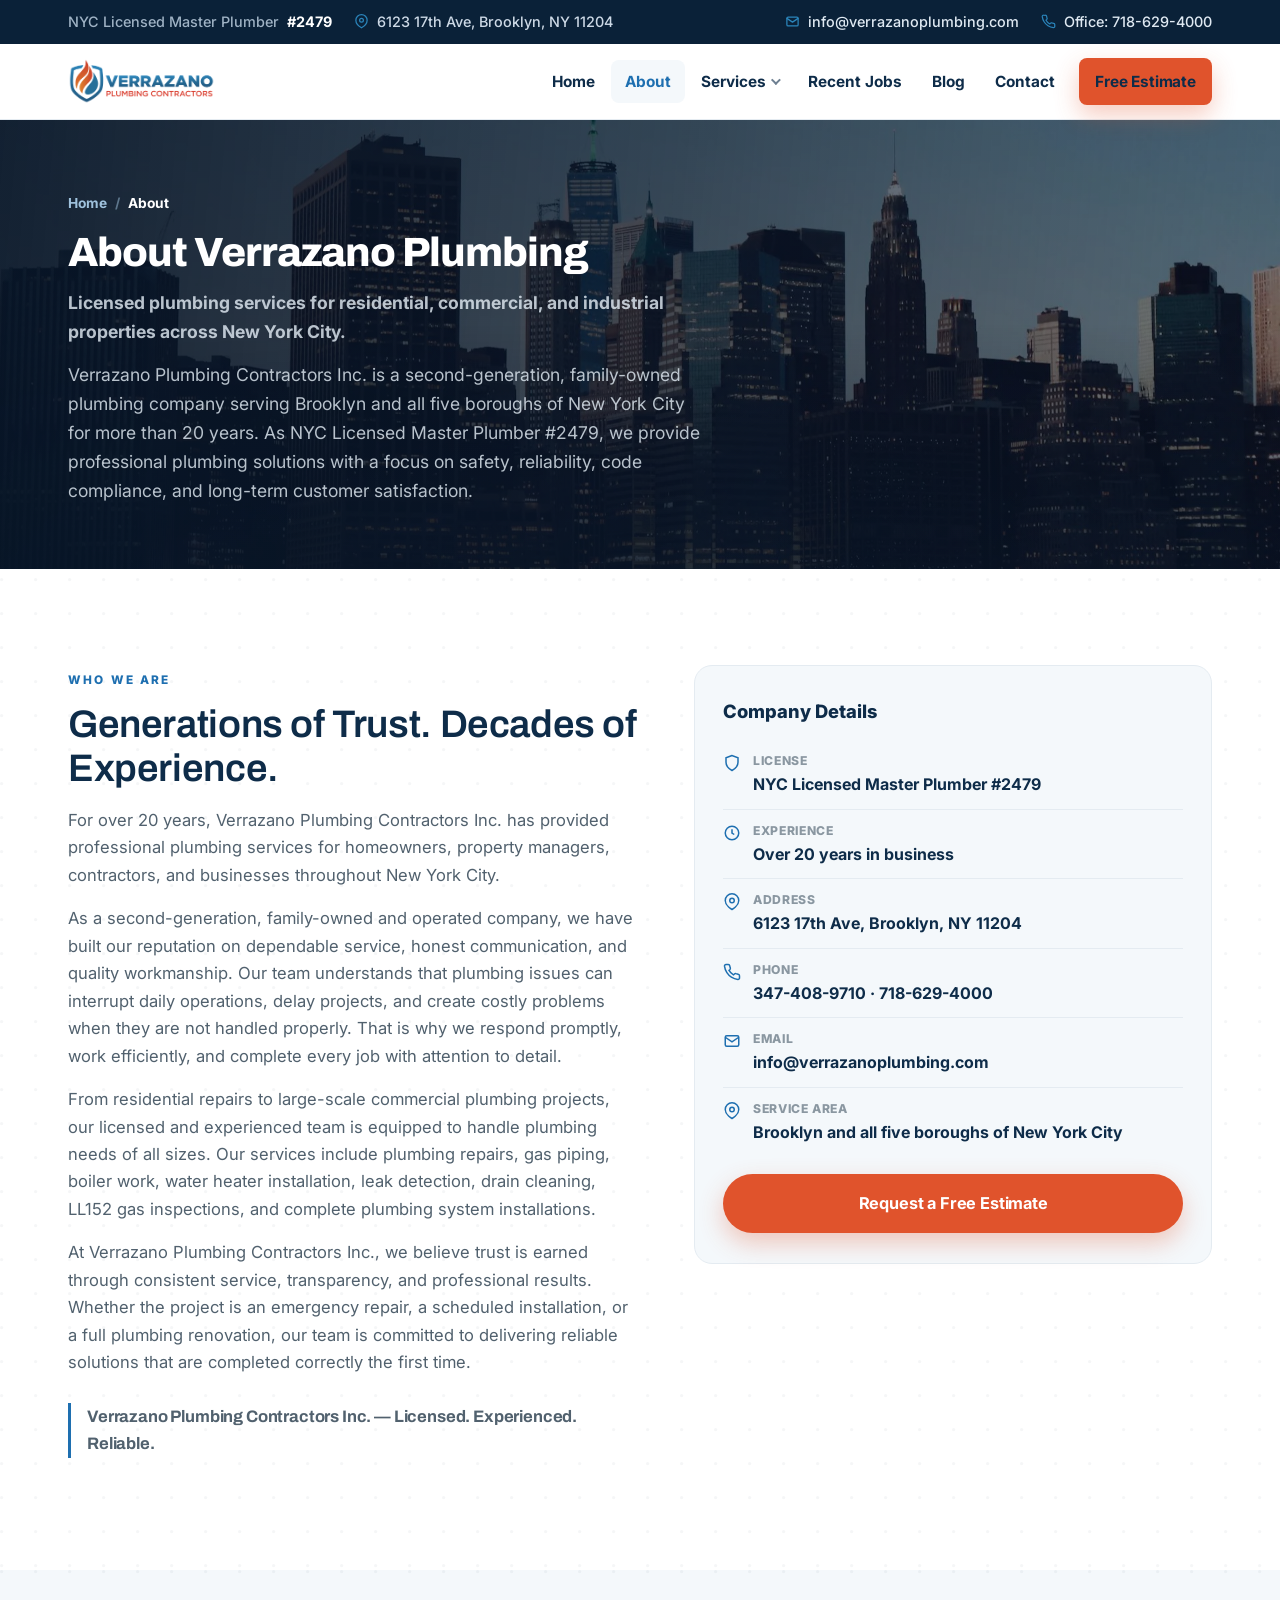
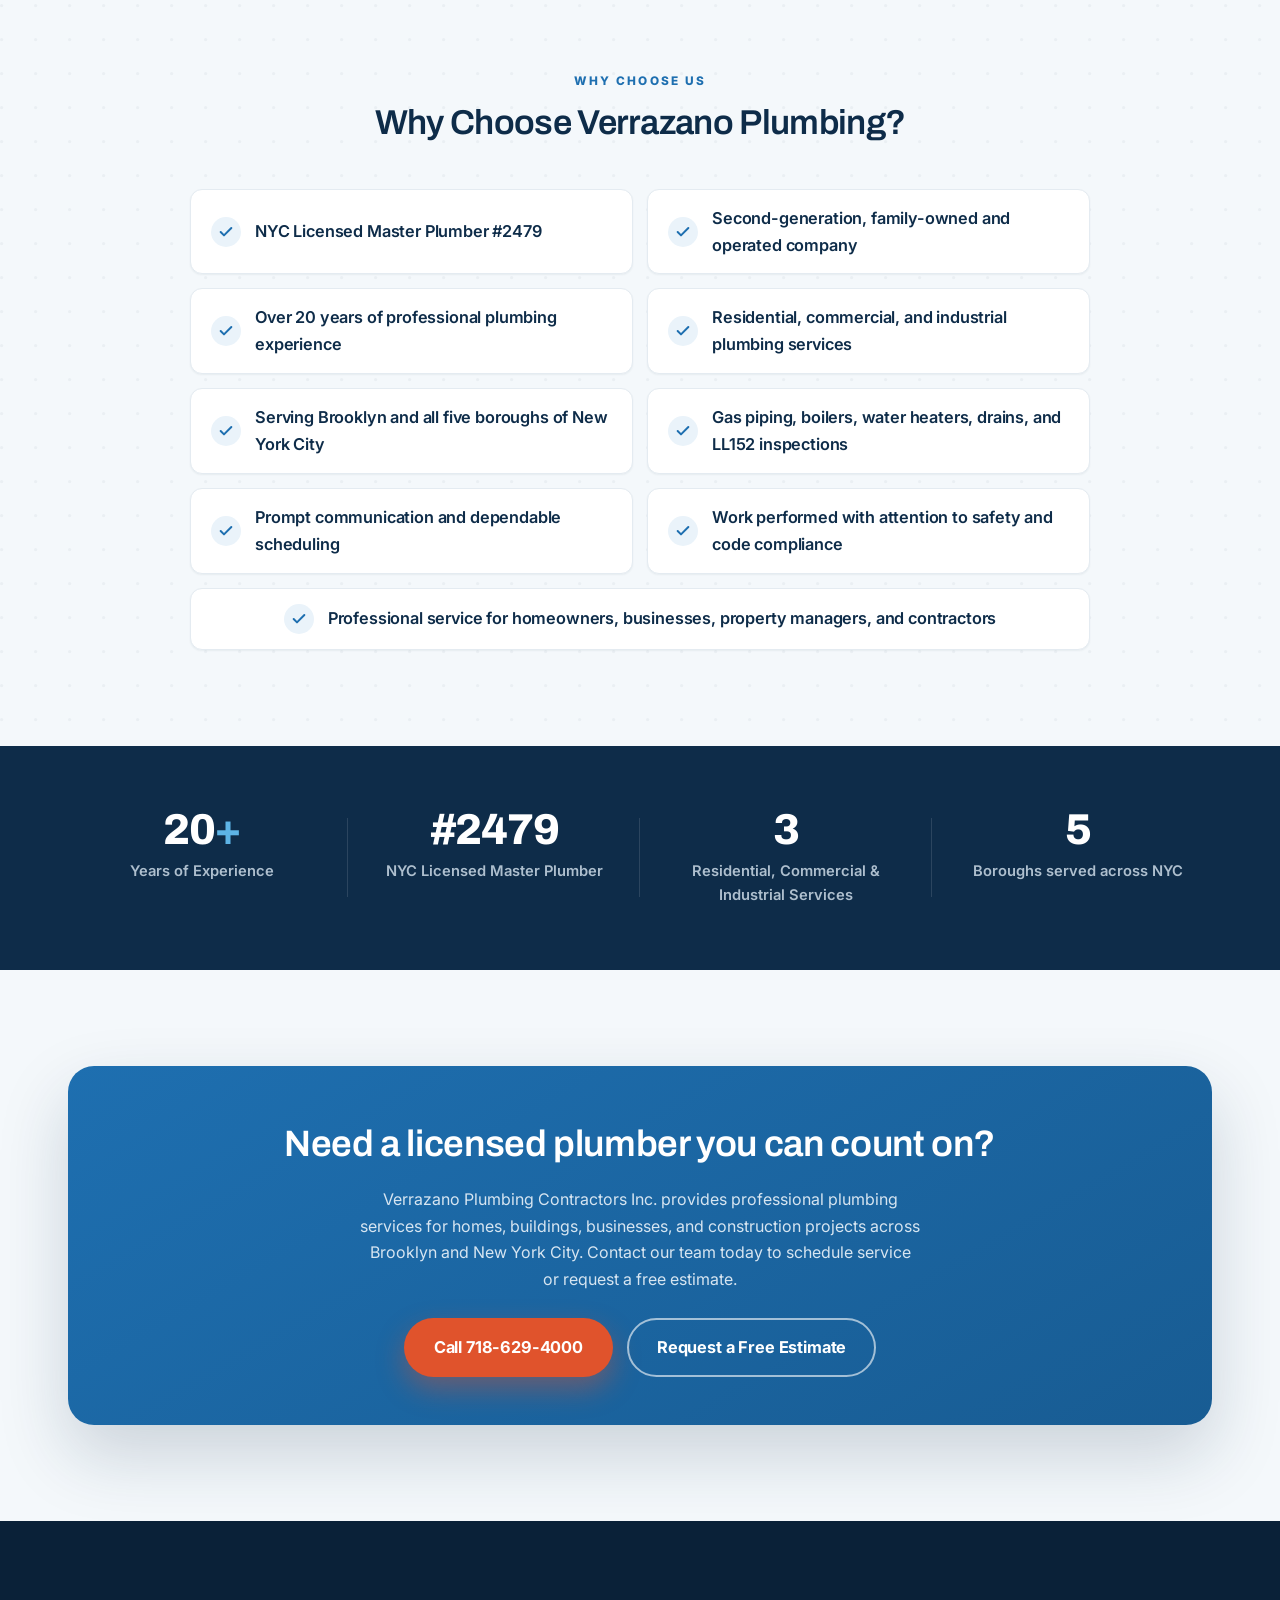
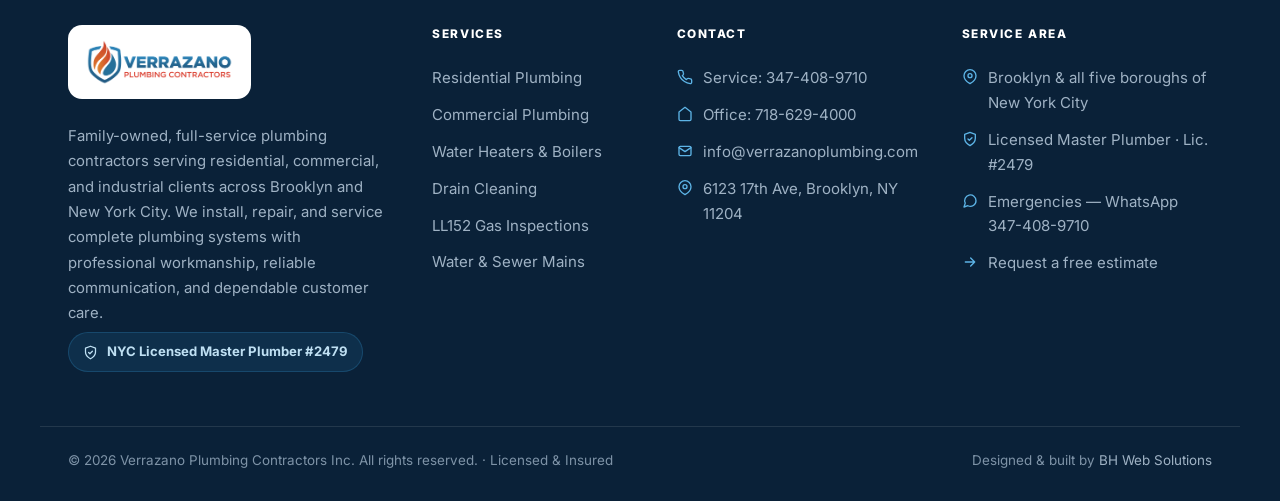
==== commit c9564092: "Fix mojibake (double-encoded UTF-8) across all pages An earlier script re-saved the files in the wro" ====
--- a/about.html
+++ b/about.html
@@ -4,7 +4,7 @@
 <meta charset="UTF-8">
 <meta name="viewport" content="width=device-width, initial-scale=1.0">
 <title>About Us | Verrazano Plumbing Contractors Inc.</title>
-<meta name="description" content="Family-owned, full-service plumbing for Brooklyn and NYC. NYC Licensed Master Plumber #2479, 20+ years of experience â€” residential & commercial.">
+<meta name="description" content="Family-owned, full-service plumbing for Brooklyn and NYC. NYC Licensed Master Plumber #2479, 20+ years of experience — residential & commercial.">
 <meta name="theme-color" content="#0E2C49">
 <link rel="icon" type="image/png" sizes="32x32" href="assets/favicon-32.png">
 <link rel="icon" type="image/png" sizes="64x64" href="assets/favicon-64.png">
@@ -84,14 +84,14 @@
       <p>As a second-generation, family-owned and operated company, we have built our reputation on dependable service, honest communication, and quality workmanship. Our team understands that plumbing issues can interrupt daily operations, delay projects, and create costly problems when they are not handled properly. That is why we respond promptly, work efficiently, and complete every job with attention to detail.</p>
       <p>From residential repairs to large-scale commercial plumbing projects, our licensed and experienced team is equipped to handle plumbing needs of all sizes. Our services include plumbing repairs, gas piping, boiler work, water heater installation, leak detection, drain cleaning, LL152 gas inspections, and complete plumbing system installations.</p>
       <p>At Verrazano Plumbing Contractors Inc., we believe trust is earned through consistent service, transparency, and professional results. Whether the project is an emergency repair, a scheduled installation, or a full plumbing renovation, our team is committed to delivering reliable solutions that are completed correctly the first time.</p>
-      <p class="prose-tagline">Verrazano Plumbing Contractors Inc. â€” Licensed. Experienced. Reliable.</p>
+      <p class="prose-tagline">Verrazano Plumbing Contractors Inc. — Licensed. Experienced. Reliable.</p>
     </div>
     <aside class="aside-card rv rd1">
       <h3>Company Details</h3>
       <div class="row"><svg width="18" height="18" viewBox="0 0 24 24" fill="none" stroke="currentColor" stroke-width="2"><path d="M12 2 4 5v6c0 5 3.4 8.5 8 11 4.6-2.5 8-6 8-11V5l-8-3Z"/></svg><div><div class="k">License</div><div class="v">NYC Licensed Master Plumber #2479</div></div></div>
       <div class="row"><svg width="18" height="18" viewBox="0 0 24 24" fill="none" stroke="currentColor" stroke-width="2"><circle cx="12" cy="12" r="9"/><path d="M12 7v5l3 2"/></svg><div><div class="k">Experience</div><div class="v">Over 20 years in business</div></div></div>
       <div class="row"><svg width="18" height="18" viewBox="0 0 24 24" fill="none" stroke="currentColor" stroke-width="2"><path d="M21 10c0 7-9 12-9 12s-9-5-9-12a9 9 0 0 1 18 0Z"/><circle cx="12" cy="10" r="3"/></svg><div><div class="k">Address</div><div class="v">6123 17th Ave, Brooklyn, NY 11204</div></div></div>
-      <div class="row"><svg width="18" height="18" viewBox="0 0 24 24" fill="none" stroke="currentColor" stroke-width="2"><path d="M22 16.9v3a2 2 0 0 1-2.2 2 19.8 19.8 0 0 1-8.6-3.1 19.5 19.5 0 0 1-6-6A19.8 19.8 0 0 1 2 4.2 2 2 0 0 1 4 2h3a2 2 0 0 1 2 1.7c.1 1 .4 1.9.7 2.8a2 2 0 0 1-.4 2.1L8 9.9a16 16 0 0 0 6 6l1.3-1.3a2 2 0 0 1 2.1-.4c.9.3 1.8.6 2.8.7A2 2 0 0 1 22 16.9Z"/></svg><div><div class="k">Phone</div><div class="v"><a href="tel:3474089710">347-408-9710</a> Â· <a href="tel:7186294000">718-629-4000</a></div></div></div>
+      <div class="row"><svg width="18" height="18" viewBox="0 0 24 24" fill="none" stroke="currentColor" stroke-width="2"><path d="M22 16.9v3a2 2 0 0 1-2.2 2 19.8 19.8 0 0 1-8.6-3.1 19.5 19.5 0 0 1-6-6A19.8 19.8 0 0 1 2 4.2 2 2 0 0 1 4 2h3a2 2 0 0 1 2 1.7c.1 1 .4 1.9.7 2.8a2 2 0 0 1-.4 2.1L8 9.9a16 16 0 0 0 6 6l1.3-1.3a2 2 0 0 1 2.1-.4c.9.3 1.8.6 2.8.7A2 2 0 0 1 22 16.9Z"/></svg><div><div class="k">Phone</div><div class="v"><a href="tel:3474089710">347-408-9710</a> · <a href="tel:7186294000">718-629-4000</a></div></div></div>
       <div class="row"><svg width="18" height="18" viewBox="0 0 24 24" fill="none" stroke="currentColor" stroke-width="2"><rect x="3" y="5" width="18" height="14" rx="2"/><path d="m3 7 9 6 9-6"/></svg><div><div class="k">Email</div><div class="v"><a href="mailto:info@verrazanoplumbing.com">info@verrazanoplumbing.com</a></div></div></div>
       <div class="row"><svg width="18" height="18" viewBox="0 0 24 24" fill="none" stroke="currentColor" stroke-width="2"><path d="M21 10c0 7-9 12-9 12s-9-5-9-12a9 9 0 0 1 18 0Z"/><circle cx="12" cy="10" r="3"/></svg><div><div class="k">Service Area</div><div class="v">Brooklyn and all five boroughs of New York City</div></div></div>
       <a href="contact.html" class="btn btn--org" style="width:100%;margin-top:18px">Request a Free Estimate</a>
@@ -160,12 +160,12 @@
       <h5>Service Area</h5>
       <span class="fl"><svg width="16" height="16" viewBox="0 0 24 24" fill="none" stroke="currentColor" stroke-width="2" stroke-linecap="round" stroke-linejoin="round"><path d="M21 10c0 7-9 12-9 12s-9-5-9-12a9 9 0 0 1 18 0Z"/><circle cx="12" cy="10" r="3"/></svg>Brooklyn &amp; all five boroughs of New York City</span>
       <span class="fl"><svg width="16" height="16" viewBox="0 0 24 24" fill="none" stroke="currentColor" stroke-width="2" stroke-linecap="round" stroke-linejoin="round"><path d="M12 2 4 5v6c0 5 3.4 8.5 8 11 4.6-2.5 8-6 8-11V5l-8-3Z"/><path d="m9 12 2 2 4-4"/></svg>Licensed Master Plumber &middot; Lic. #2479</span>
-      <a class="fl" href="https://wa.me/13474089710?text=Hi%20Verrazano%20Plumbing%2C%20I%20have%20a%20plumbing%20emergency." target="_blank" rel="noopener"><svg width="16" height="16" viewBox="0 0 24 24" fill="none" stroke="currentColor" stroke-width="2" stroke-linecap="round" stroke-linejoin="round"><path d="M21 11.5a8.4 8.4 0 0 1-12.1 7.6L3 21l1.9-5.8A8.5 8.5 0 1 1 21 11.5Z"/></svg>Emergencies â€” WhatsApp 347-408-9710</a>
+      <a class="fl" href="https://wa.me/13474089710?text=Hi%20Verrazano%20Plumbing%2C%20I%20have%20a%20plumbing%20emergency." target="_blank" rel="noopener"><svg width="16" height="16" viewBox="0 0 24 24" fill="none" stroke="currentColor" stroke-width="2" stroke-linecap="round" stroke-linejoin="round"><path d="M21 11.5a8.4 8.4 0 0 1-12.1 7.6L3 21l1.9-5.8A8.5 8.5 0 1 1 21 11.5Z"/></svg>Emergencies — WhatsApp 347-408-9710</a>
       <a class="fl" href="contact.html"><svg width="16" height="16" viewBox="0 0 24 24" fill="none" stroke="currentColor" stroke-width="2" stroke-linecap="round" stroke-linejoin="round"><path d="M5 12h14M13 6l6 6-6 6"/></svg>Request a free estimate</a>
     </div>
   </div>
   <div class="foot__bottom">
-    <span>Â© 2026 Verrazano Plumbing Contractors Inc. All rights reserved. Â· Licensed &amp; Insured</span>
+    <span>© 2026 Verrazano Plumbing Contractors Inc. All rights reserved. · Licensed &amp; Insured</span>
     <span>Designed &amp; built by <a href="https://bhwebsolutions.com" target="_blank" rel="noopener">BH Web Solutions</a></span>
   </div>
 </footer>
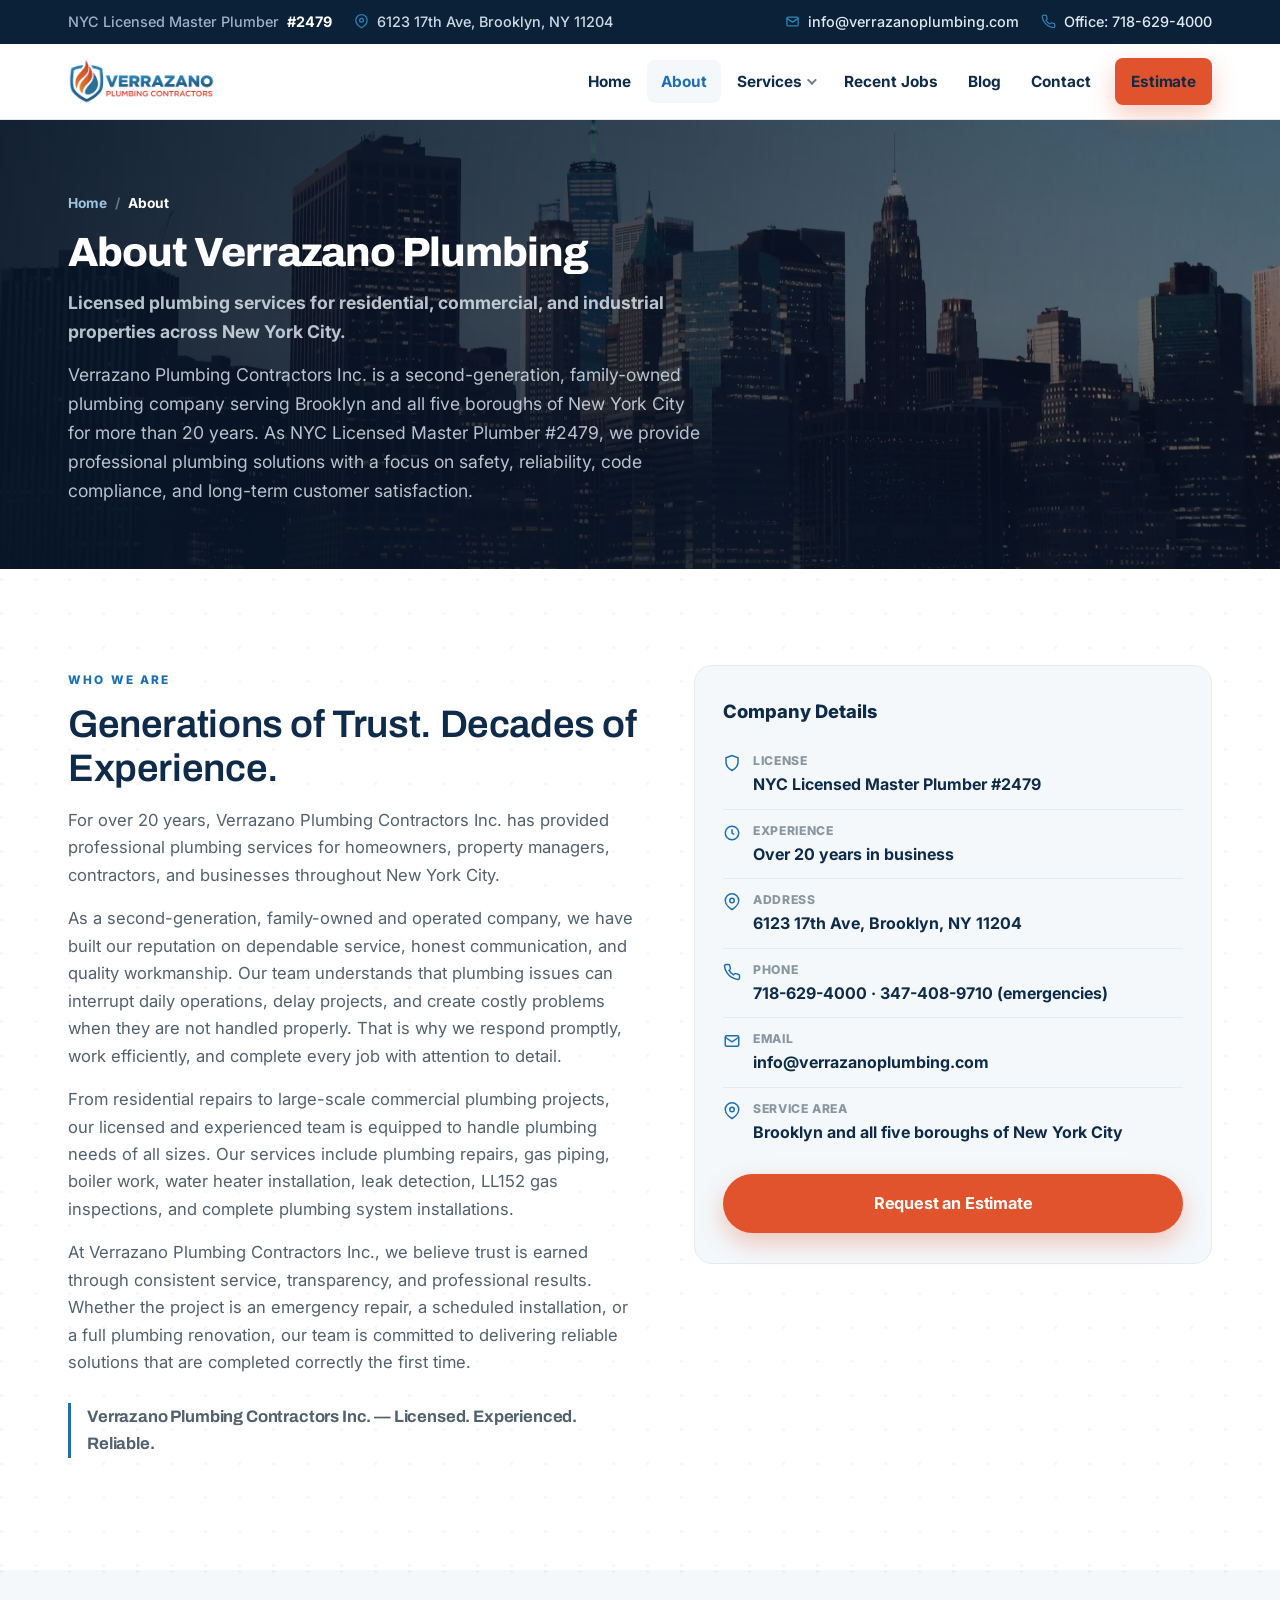
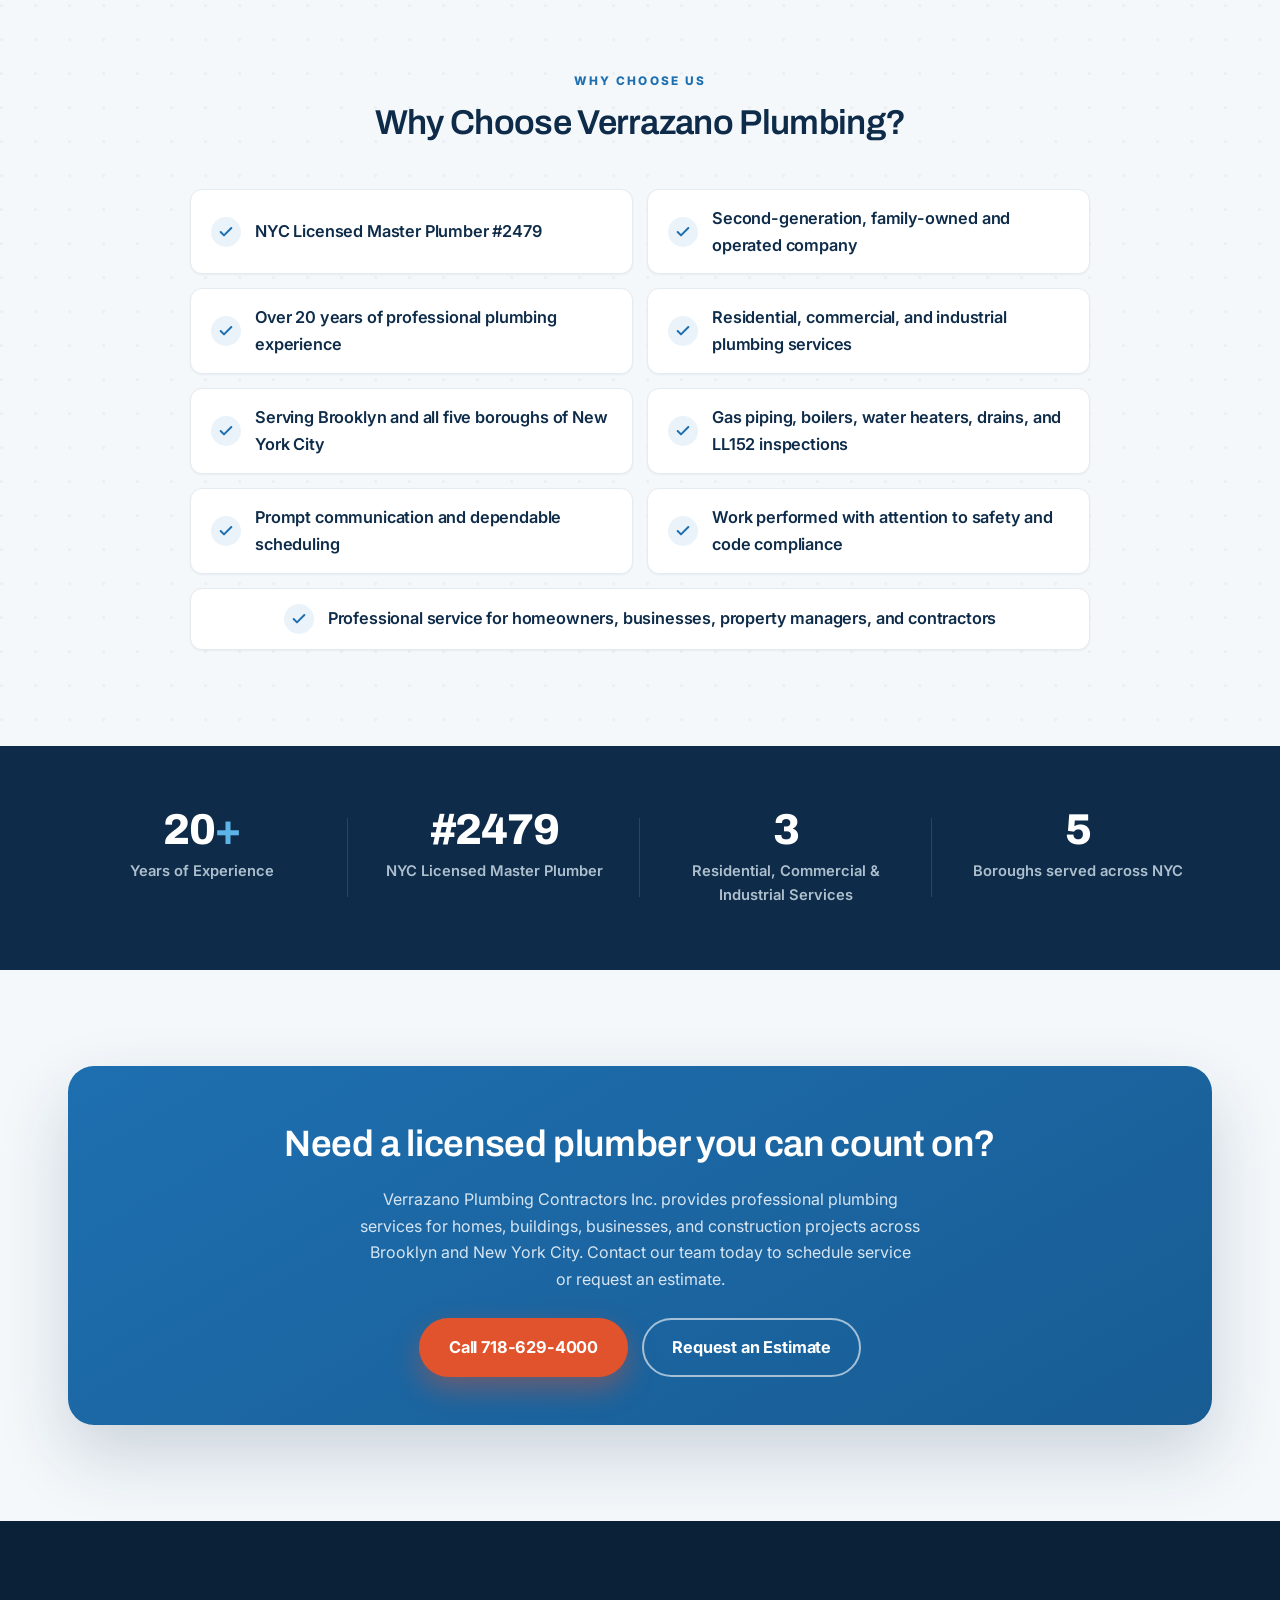
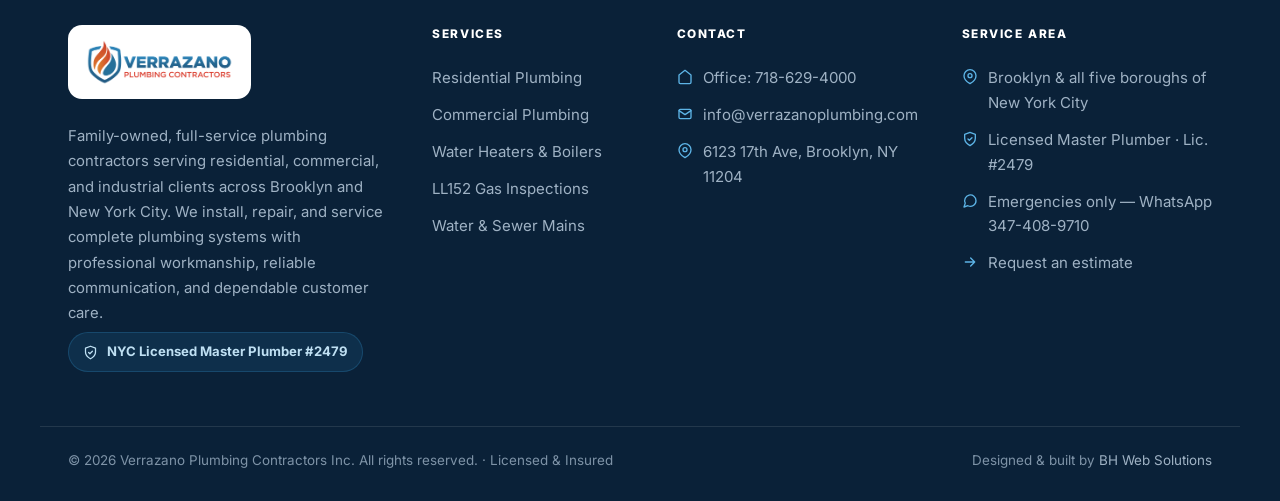
==== commit eacadb8d: "Verrazano: 718 as main number (347 = emergencies-only WhatsApp, moved to bottom), remove drain clean" ====
--- a/about.html
+++ b/about.html
@@ -43,7 +43,6 @@
           <a href="services.html#residential">Residential Plumbing</a>
           <a href="services.html#commercial">Commercial Plumbing</a>
           <a href="services.html#heating">Water Heaters &amp; Boilers</a>
-          <a href="services.html#drain">Drain Cleaning</a>
           <a href="services.html#gas">Gas Piping &amp; LL152</a>
           <a href="services.html#mains">Water &amp; Sewer Mains</a>
         </div>
@@ -51,7 +50,7 @@
       <li><a href="case-studies.html">Recent Jobs</a></li>
       <li><a href="blog.html">Blog</a></li>
       <li><a href="contact.html">Contact</a></li>
-      <li class="nav__cta"><a href="contact.html" class="btn btn--org btn--sm">Free Estimate</a></li>
+      <li class="nav__cta"><a href="contact.html" class="btn btn--org btn--sm">Estimate</a></li>
     </ul>
     <button class="burger" id="burger" aria-label="Open menu" aria-expanded="false"><span></span><span></span><span></span></button>
   </div>
@@ -82,7 +81,7 @@
       <h2 style="font-family:var(--serif);font-weight:600;color:var(--navy);font-size:clamp(1.8rem,3.2vw,2.4rem);letter-spacing:-.01em;line-height:1.14;margin:12px 0 16px">Generations of Trust. Decades of Experience.</h2>
       <p>For over 20 years, Verrazano Plumbing Contractors Inc. has provided professional plumbing services for homeowners, property managers, contractors, and businesses throughout New York City.</p>
       <p>As a second-generation, family-owned and operated company, we have built our reputation on dependable service, honest communication, and quality workmanship. Our team understands that plumbing issues can interrupt daily operations, delay projects, and create costly problems when they are not handled properly. That is why we respond promptly, work efficiently, and complete every job with attention to detail.</p>
-      <p>From residential repairs to large-scale commercial plumbing projects, our licensed and experienced team is equipped to handle plumbing needs of all sizes. Our services include plumbing repairs, gas piping, boiler work, water heater installation, leak detection, drain cleaning, LL152 gas inspections, and complete plumbing system installations.</p>
+      <p>From residential repairs to large-scale commercial plumbing projects, our licensed and experienced team is equipped to handle plumbing needs of all sizes. Our services include plumbing repairs, gas piping, boiler work, water heater installation, leak detection, LL152 gas inspections, and complete plumbing system installations.</p>
       <p>At Verrazano Plumbing Contractors Inc., we believe trust is earned through consistent service, transparency, and professional results. Whether the project is an emergency repair, a scheduled installation, or a full plumbing renovation, our team is committed to delivering reliable solutions that are completed correctly the first time.</p>
       <p class="prose-tagline">Verrazano Plumbing Contractors Inc. — Licensed. Experienced. Reliable.</p>
     </div>
@@ -91,10 +90,10 @@
       <div class="row"><svg width="18" height="18" viewBox="0 0 24 24" fill="none" stroke="currentColor" stroke-width="2"><path d="M12 2 4 5v6c0 5 3.4 8.5 8 11 4.6-2.5 8-6 8-11V5l-8-3Z"/></svg><div><div class="k">License</div><div class="v">NYC Licensed Master Plumber #2479</div></div></div>
       <div class="row"><svg width="18" height="18" viewBox="0 0 24 24" fill="none" stroke="currentColor" stroke-width="2"><circle cx="12" cy="12" r="9"/><path d="M12 7v5l3 2"/></svg><div><div class="k">Experience</div><div class="v">Over 20 years in business</div></div></div>
       <div class="row"><svg width="18" height="18" viewBox="0 0 24 24" fill="none" stroke="currentColor" stroke-width="2"><path d="M21 10c0 7-9 12-9 12s-9-5-9-12a9 9 0 0 1 18 0Z"/><circle cx="12" cy="10" r="3"/></svg><div><div class="k">Address</div><div class="v">6123 17th Ave, Brooklyn, NY 11204</div></div></div>
-      <div class="row"><svg width="18" height="18" viewBox="0 0 24 24" fill="none" stroke="currentColor" stroke-width="2"><path d="M22 16.9v3a2 2 0 0 1-2.2 2 19.8 19.8 0 0 1-8.6-3.1 19.5 19.5 0 0 1-6-6A19.8 19.8 0 0 1 2 4.2 2 2 0 0 1 4 2h3a2 2 0 0 1 2 1.7c.1 1 .4 1.9.7 2.8a2 2 0 0 1-.4 2.1L8 9.9a16 16 0 0 0 6 6l1.3-1.3a2 2 0 0 1 2.1-.4c.9.3 1.8.6 2.8.7A2 2 0 0 1 22 16.9Z"/></svg><div><div class="k">Phone</div><div class="v"><a href="tel:3474089710">347-408-9710</a> · <a href="tel:7186294000">718-629-4000</a></div></div></div>
+      <div class="row"><svg width="18" height="18" viewBox="0 0 24 24" fill="none" stroke="currentColor" stroke-width="2"><path d="M22 16.9v3a2 2 0 0 1-2.2 2 19.8 19.8 0 0 1-8.6-3.1 19.5 19.5 0 0 1-6-6A19.8 19.8 0 0 1 2 4.2 2 2 0 0 1 4 2h3a2 2 0 0 1 2 1.7c.1 1 .4 1.9.7 2.8a2 2 0 0 1-.4 2.1L8 9.9a16 16 0 0 0 6 6l1.3-1.3a2 2 0 0 1 2.1-.4c.9.3 1.8.6 2.8.7A2 2 0 0 1 22 16.9Z"/></svg><div><div class="k">Phone</div><div class="v"><a href="tel:7186294000">718-629-4000</a> · <a href="tel:3474089710">347-408-9710</a> (emergencies)</div></div></div>
       <div class="row"><svg width="18" height="18" viewBox="0 0 24 24" fill="none" stroke="currentColor" stroke-width="2"><rect x="3" y="5" width="18" height="14" rx="2"/><path d="m3 7 9 6 9-6"/></svg><div><div class="k">Email</div><div class="v"><a href="mailto:info@verrazanoplumbing.com">info@verrazanoplumbing.com</a></div></div></div>
       <div class="row"><svg width="18" height="18" viewBox="0 0 24 24" fill="none" stroke="currentColor" stroke-width="2"><path d="M21 10c0 7-9 12-9 12s-9-5-9-12a9 9 0 0 1 18 0Z"/><circle cx="12" cy="10" r="3"/></svg><div><div class="k">Service Area</div><div class="v">Brooklyn and all five boroughs of New York City</div></div></div>
-      <a href="contact.html" class="btn btn--org" style="width:100%;margin-top:18px">Request a Free Estimate</a>
+      <a href="contact.html" class="btn btn--org" style="width:100%;margin-top:18px">Request an Estimate</a>
     </aside>
   </div>
 </section>
@@ -125,10 +124,10 @@
 <section class="sec band">
   <div class="in"><div class="cta-band">
     <h2>Need a licensed plumber you can count on?</h2>
-    <p>Verrazano Plumbing Contractors Inc. provides professional plumbing services for homes, buildings, businesses, and construction projects across Brooklyn and New York City. Contact our team today to schedule service or request a free estimate.</p>
+    <p>Verrazano Plumbing Contractors Inc. provides professional plumbing services for homes, buildings, businesses, and construction projects across Brooklyn and New York City. Contact our team today to schedule service or request an estimate.</p>
     <div style="display:flex;gap:14px;justify-content:center;flex-wrap:wrap">
       <a href="tel:7186294000" class="btn btn--org">Call 718-629-4000</a>
-      <a href="contact.html" class="btn btn--ghost" style="border-color:rgba(255,255,255,.6)">Request a Free Estimate</a>
+      <a href="contact.html" class="btn btn--ghost" style="border-color:rgba(255,255,255,.6)">Request an Estimate</a>
     </div>
   </div></div>
 </section>
@@ -145,13 +144,11 @@
       <a class="fl" href="services.html#residential">Residential Plumbing</a>
       <a class="fl" href="services.html#commercial">Commercial Plumbing</a>
       <a class="fl" href="services.html#heating">Water Heaters &amp; Boilers</a>
-      <a class="fl" href="services.html#drain">Drain Cleaning</a>
       <a class="fl" href="services.html#gas">LL152 Gas Inspections</a>
       <a class="fl" href="services.html#mains">Water &amp; Sewer Mains</a>
     </div>
     <div>
       <h5>Contact</h5>
-      <a class="fl" href="tel:3474089710"><svg width="16" height="16" viewBox="0 0 24 24" fill="none" stroke="currentColor" stroke-width="2" stroke-linecap="round" stroke-linejoin="round"><path d="M22 16.9v3a2 2 0 0 1-2.2 2 19.8 19.8 0 0 1-8.6-3.1 19.5 19.5 0 0 1-6-6A19.8 19.8 0 0 1 2 4.2 2 2 0 0 1 4 2h3a2 2 0 0 1 2 1.7c.1 1 .4 1.9.7 2.8a2 2 0 0 1-.4 2.1L8 9.9a16 16 0 0 0 6 6l1.3-1.3a2 2 0 0 1 2.1-.4c.9.3 1.8.6 2.8.7A2 2 0 0 1 22 16.9Z"/></svg>Service: 347-408-9710</a>
       <a class="fl" href="tel:7186294000"><svg width="16" height="16" viewBox="0 0 24 24" fill="none" stroke="currentColor" stroke-width="2" stroke-linecap="round" stroke-linejoin="round"><path d="M3 9l9-7 9 7v11a2 2 0 0 1-2 2H5a2 2 0 0 1-2-2z"/></svg>Office: 718-629-4000</a>
       <a class="fl" href="mailto:info@verrazanoplumbing.com"><svg width="16" height="16" viewBox="0 0 24 24" fill="none" stroke="currentColor" stroke-width="2" stroke-linecap="round" stroke-linejoin="round"><rect x="3" y="5" width="18" height="14" rx="2"/><path d="m3 7 9 6 9-6"/></svg>info@verrazanoplumbing.com</a>
       <span class="fl"><svg width="16" height="16" viewBox="0 0 24 24" fill="none" stroke="currentColor" stroke-width="2" stroke-linecap="round" stroke-linejoin="round"><path d="M21 10c0 7-9 12-9 12s-9-5-9-12a9 9 0 0 1 18 0Z"/><circle cx="12" cy="10" r="3"/></svg>6123 17th Ave, Brooklyn, NY 11204</span>
@@ -160,8 +157,8 @@
       <h5>Service Area</h5>
       <span class="fl"><svg width="16" height="16" viewBox="0 0 24 24" fill="none" stroke="currentColor" stroke-width="2" stroke-linecap="round" stroke-linejoin="round"><path d="M21 10c0 7-9 12-9 12s-9-5-9-12a9 9 0 0 1 18 0Z"/><circle cx="12" cy="10" r="3"/></svg>Brooklyn &amp; all five boroughs of New York City</span>
       <span class="fl"><svg width="16" height="16" viewBox="0 0 24 24" fill="none" stroke="currentColor" stroke-width="2" stroke-linecap="round" stroke-linejoin="round"><path d="M12 2 4 5v6c0 5 3.4 8.5 8 11 4.6-2.5 8-6 8-11V5l-8-3Z"/><path d="m9 12 2 2 4-4"/></svg>Licensed Master Plumber &middot; Lic. #2479</span>
-      <a class="fl" href="https://wa.me/13474089710?text=Hi%20Verrazano%20Plumbing%2C%20I%20have%20a%20plumbing%20emergency." target="_blank" rel="noopener"><svg width="16" height="16" viewBox="0 0 24 24" fill="none" stroke="currentColor" stroke-width="2" stroke-linecap="round" stroke-linejoin="round"><path d="M21 11.5a8.4 8.4 0 0 1-12.1 7.6L3 21l1.9-5.8A8.5 8.5 0 1 1 21 11.5Z"/></svg>Emergencies — WhatsApp 347-408-9710</a>
-      <a class="fl" href="contact.html"><svg width="16" height="16" viewBox="0 0 24 24" fill="none" stroke="currentColor" stroke-width="2" stroke-linecap="round" stroke-linejoin="round"><path d="M5 12h14M13 6l6 6-6 6"/></svg>Request a free estimate</a>
+      <a class="fl" href="https://wa.me/13474089710?text=Hi%20Verrazano%20Plumbing%2C%20I%20have%20a%20plumbing%20emergency." target="_blank" rel="noopener"><svg width="16" height="16" viewBox="0 0 24 24" fill="none" stroke="currentColor" stroke-width="2" stroke-linecap="round" stroke-linejoin="round"><path d="M21 11.5a8.4 8.4 0 0 1-12.1 7.6L3 21l1.9-5.8A8.5 8.5 0 1 1 21 11.5Z"/></svg>Emergencies only — WhatsApp 347-408-9710</a>
+      <a class="fl" href="contact.html"><svg width="16" height="16" viewBox="0 0 24 24" fill="none" stroke="currentColor" stroke-width="2" stroke-linecap="round" stroke-linejoin="round"><path d="M5 12h14M13 6l6 6-6 6"/></svg>Request an estimate</a>
     </div>
   </div>
   <div class="foot__bottom">
